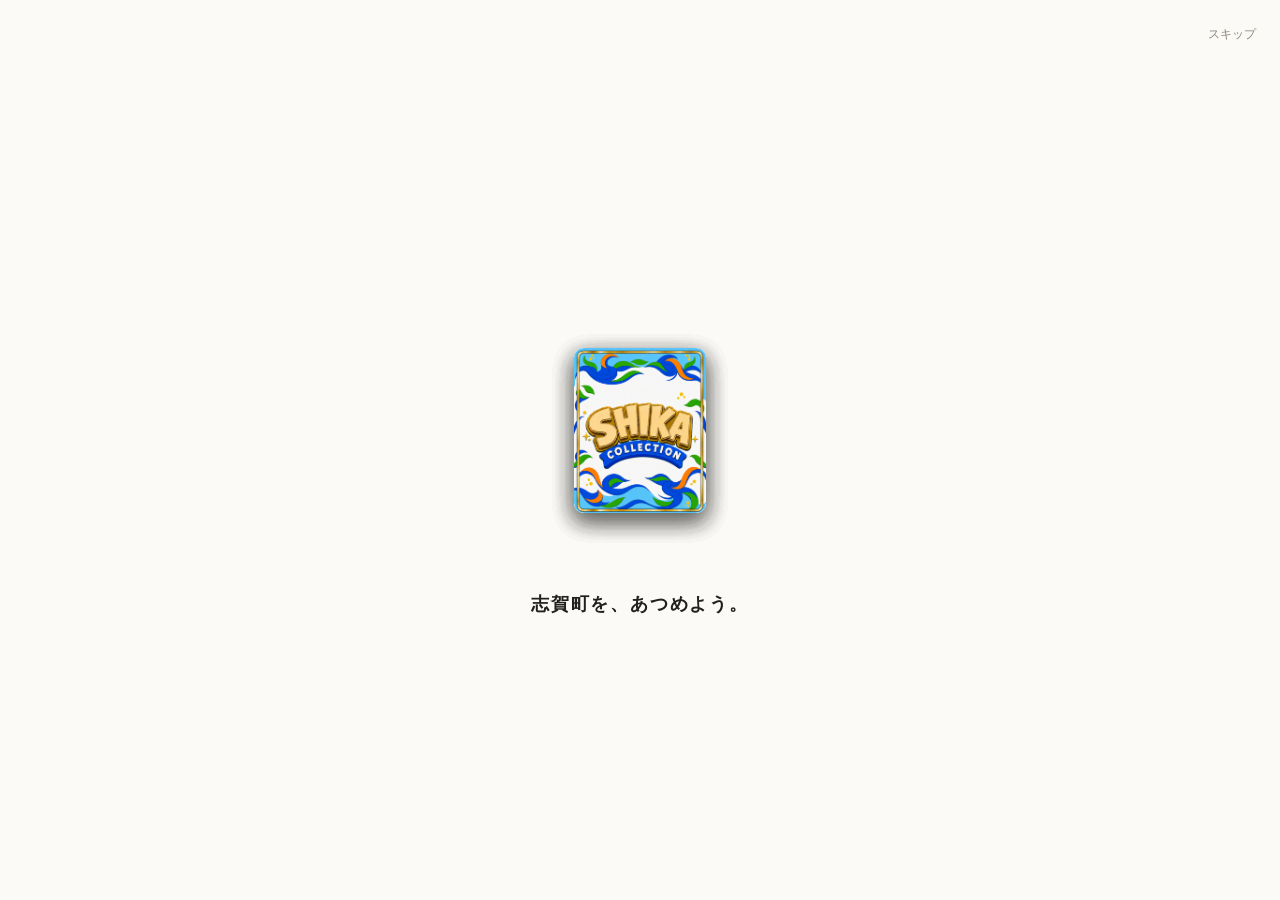
==== index.html @ 7abebde1 "歯車を歯のある形に描き直して色を塗る (v1.19.2) なめらかな塊で歯の形が出ていなかったため、角度から計算した8枚歯の 輪郭（32点の多角形）に置き換えた。 タブの絵と同じく、太い輪郭に色を塗っ" ====
<!doctype html>
<html lang="ja">
<head>
<meta charset="utf-8">
<meta name="viewport" content="width=device-width, initial-scale=1, viewport-fit=cover, maximum-scale=1">
<meta name="theme-color" content="#ffffff">
<meta name="color-scheme" content="light">
<meta name="robots" content="noindex">
<title>SHIKA COLLECTION</title>
<meta name="description" content="志賀町の特産品・観光スポット・文化をカードで集めるガチャアプリ">
<link rel="manifest" href="./manifest.webmanifest">
<link rel="icon" href="./assets/pwa/icon-192.png">
<link rel="apple-touch-icon" href="./assets/pwa/icon-192.png">
<meta name="mobile-web-app-capable" content="yes">
<meta name="apple-mobile-web-app-capable" content="yes">
<meta name="apple-mobile-web-app-status-bar-style" content="default">
<link rel="stylesheet" href="./css/app.css">
<link rel="stylesheet" href="./css/animations.css">
<link rel="stylesheet" href="./css/card-art.css">
<link rel="stylesheet" href="./css/card-3d.css">
</head>
<body>

<div id="boot" class="boot">
  <div class="boot__stage" id="bootStage" aria-hidden="true"></div>
  <p class="boot__copy" id="bootCopy">志賀町を、あつめよう。</p>
  <button class="boot__skip" id="bootSkip" type="button">スキップ</button>
</div>

<noscript><p class="notice">このアプリはJavaScriptが必要です。</p></noscript>

<div id="unsupported" class="fullnote" hidden>
  <h1>ご利用のブラウザでは動作しません</h1>
  <p id="unsupportedReason"></p>
  <p>Android は Chrome、iPhone は Safari、PC は Chrome / Edge の最新版でお試しください。</p>
</div>

<div id="filenote" class="fullnote" hidden>
  <h1>ローカルファイルからは動きません</h1>
  <p>このアプリはカードデータを <code>data/cards.json</code> から読み込むため、
  ファイルを直接開く（file://）方法では動作しません。</p>
  <p>GitHub Pages に置くか、フォルダ内で簡易サーバーを起動してください。</p>
  <pre>python -m http.server 8000</pre>
  <p>起動後 <code>http://localhost:8000/</code> を開いてください。</p>
</div>

<div id="app" class="app" hidden>
  <header class="appbar">
    <button class="appbar__back" id="btnBack" type="button" hidden aria-label="戻る">
      <svg viewBox="0 0 24 24" aria-hidden="true"><path d="M15 4 7 12l8 8" fill="none" stroke="currentColor" stroke-width="2" stroke-linecap="round" stroke-linejoin="round"/></svg>
    </button>
    <h1 class="appbar__title" id="appTitle">SHIKA COLLECTION</h1>
    <div class="appbar__stats">
      <span class="stat stat--coin" id="statCoins" title="SHIKA COIN">
        <svg class="ico" viewBox="0 0 24 24" aria-hidden="true"><circle cx="12" cy="12" r="8.2" fill="none" stroke="currentColor" stroke-width="1.6"/><circle cx="12" cy="12" r="4.4" fill="none" stroke="currentColor" stroke-width="1.2"/></svg>
        SHIKA COIN <b>0</b>
      </span>
      <a class="appbar__gear" href="#/more" id="btnMore" aria-label="設定とその他">
        <svg viewBox="0 0 24 24" aria-hidden="true"><path d="M10.15 2.48 L13.85 2.48 L13.96 5.18 L15.44 5.79 L17.42 3.96 L20.04 6.58 L18.21 8.56 L18.82 10.04 L21.52 10.15 L21.52 13.85 L18.82 13.96 L18.21 15.44 L20.04 17.42 L17.42 20.04 L15.44 18.21 L13.96 18.82 L13.85 21.52 L10.15 21.52 L10.04 18.82 L8.56 18.21 L6.58 20.04 L3.96 17.42 L5.79 15.44 L5.18 13.96 L2.48 13.85 L2.48 10.15 L5.18 10.04 L5.79 8.56 L3.96 6.58 L6.58 3.96 L8.56 5.79 L10.04 5.18 Z" fill="#7c756a" stroke="#2b2722" stroke-width="1.5" stroke-linejoin="round" paint-order="stroke"/><circle cx="12" cy="12" r="3.3" fill="#fdf5e3" stroke="#2b2722" stroke-width="1.5" stroke-linejoin="round" paint-order="stroke"/></svg>
      </a>
  </header>

  <div id="offlineBar" class="offlinebar" hidden>オフラインです。読み込み済みの範囲で遊べます。</div>
  <a id="adminBar" class="adminbar" href="#/admin" hidden>管理モード中（コイン不要でガチャが引けます）・カード点検へ</a>

  <main id="view" class="view" tabindex="-1"></main>

  <nav class="tabbar" id="tabbar">
    <a class="tab" href="#/home" data-tab="home">
      <svg viewBox="0 0 24 24" aria-hidden="true"><path d="M12 3.2 2.6 11.2h2.2v8.6h14.4v-8.6h2.2z" fill="#c2603f" stroke="#2b2722" stroke-width="1.5" stroke-linejoin="round" stroke-linecap="round" paint-order="stroke"/><path d="M5.6 11.4h12.8v8.4H5.6z" fill="#fff8ec" stroke="#2b2722" stroke-width="1.5" stroke-linejoin="round" stroke-linecap="round" paint-order="stroke"/><path d="M9.9 14.1h4.2v5.7H9.9z" fill="#1f6f5c" stroke="#2b2722" stroke-width="1.5" stroke-linejoin="round" stroke-linecap="round" paint-order="stroke"/></svg><span>ホーム</span>
    </a>
    <a class="tab" href="#/map" data-tab="map">
      <svg viewBox="0 0 24 24" aria-hidden="true"><path d="M12 21.4S19 14.3 19 9.9A7 7 0 0 0 5 9.9c0 4.4 7 11.5 7 11.5z" fill="#2f6f8f" stroke="#2b2722" stroke-width="1.5" stroke-linejoin="round" stroke-linecap="round" paint-order="stroke"/><circle cx="12" cy="9.8" r="2.7" fill="#fff8ec" stroke="#2b2722" stroke-width="1.5" stroke-linejoin="round" stroke-linecap="round" paint-order="stroke"/></svg><span>まち巡り</span>
    </a>
    <a class="tab" href="#/collection" data-tab="collection">
      <svg viewBox="0 0 24 24" aria-hidden="true"><g transform="rotate(-11 9.6 12.6)"><path d="M5.2 6.4h8.6v12.5H5.2z" fill="#e7e2d9" stroke="#2b2722" stroke-width="1.5" stroke-linejoin="round" stroke-linecap="round" paint-order="stroke"/></g><path d="M10.1 4.9h9.1v14.3h-9.1z" fill="#fff8ec" stroke="#2b2722" stroke-width="1.5" stroke-linejoin="round" stroke-linecap="round" paint-order="stroke"/><path d="M11.6 6.4h6.1v4.8h-6.1z" fill="#c2603f" stroke="#2b2722" stroke-width="1.5" stroke-linejoin="round" stroke-linecap="round" paint-order="stroke"/><path d="M11.7 13.4h5.9M11.7 15.9h3.8" fill="none" stroke="#2b2722" stroke-width="1.4" stroke-linecap="round"/></svg><span>カード</span>
    </a>
    <a class="tab" href="#/missions" data-tab="missions">
      <svg viewBox="0 0 24 24" aria-hidden="true"><path d="m12 3.1 2.65 5.4 5.95.87-4.3 4.2 1.01 5.93L12 16.7l-5.31 2.8 1.01-5.93-4.3-4.2 5.95-.87z" fill="#e0a93a" stroke="#2b2722" stroke-width="1.5" stroke-linejoin="round" stroke-linecap="round" paint-order="stroke"/><path d="m9.9 11.9 1.6 1.7 3.1-3.4" fill="none" stroke="#fff8ec" stroke-width="1.7" stroke-linecap="round" stroke-linejoin="round"/></svg><span>ミッション</span><b class="tab__badge" id="missionBadge" hidden>0</b>
    </a>
    <a class="tab" href="#/gacha" data-tab="gacha">
      <svg viewBox="0 0 24 24" aria-hidden="true"><path d="M4.9 12.2a7.1 7.1 0 0 1 14.2 0z" fill="#9fd4e6" stroke="#2b2722" stroke-width="1.5" stroke-linejoin="round" stroke-linecap="round" paint-order="stroke"/><circle cx="9.4" cy="9.3" r="1.35" fill="#e0a93a" stroke="#2b2722" stroke-width="1.5" stroke-linejoin="round" stroke-linecap="round" paint-order="stroke"/><circle cx="14.1" cy="10.1" r="1.35" fill="#7a5aa8" stroke="#2b2722" stroke-width="1.5" stroke-linejoin="round" stroke-linecap="round" paint-order="stroke"/><path d="M4.3 12.2h15.4v7.6H4.3z" fill="#c2603f" stroke="#2b2722" stroke-width="1.5" stroke-linejoin="round" stroke-linecap="round" paint-order="stroke"/><circle cx="12" cy="14.9" r="1.45" fill="#fff8ec" stroke="#2b2722" stroke-width="1.5" stroke-linejoin="round" stroke-linecap="round" paint-order="stroke"/><path d="M9.2 17.3h5.6v2.5H9.2z" fill="#3a342c" stroke="#2b2722" stroke-width="1.5" stroke-linejoin="round" stroke-linecap="round" paint-order="stroke"/></svg><span>ガチャ</span>
    </a>
  </nav>
</div>

<div id="overlay" class="overlay" hidden></div>
<div id="toast" class="toast" role="status" aria-live="polite" hidden></div>

<script src="./js/app.js" type="module"></script>
</body>
</html>
---- css/app.css ----
/* 志賀町をあつめよう — 基本スタイル
   白基調・軽さ・カードが主役。外部フォント/外部アイコンは使わない。 */

:root{
  --bg:#fbfaf7;
  --surface:#ffffff;
  --ink:#22201d;
  --ink-2:#5d574f;
  --ink-3:#8d867c;
  --line:#e7e2d9;
  --line-2:#f1ede5;
  --accent:#1f6f5c;        /* 能登の海と松 */
  --accent-soft:#e8f1ee;
  --coin:#b8862b;
  --coin-soft:#fdf5e3;
  --gourmet:#c2603f;
  --spot:#2f6f8f;
  --culture:#7a5aa8;
  --danger:#b3402f;
  --radius:16px;
  --shadow-1:0 1px 2px rgba(34,32,29,.06), 0 2px 8px rgba(34,32,29,.05);
  --shadow-2:0 6px 24px rgba(34,32,29,.13);
  --tabbar-h:60px;
  --appbar-h:52px;
  /* カードに印刷する文字。読みやすさを最優先にするので、ここは変えない。 */
  --font:-apple-system, BlinkMacSystemFont, "Hiragino Sans", "Hiragino Kaku Gothic ProN",
         "Yu Gothic UI", "Yu Gothic", "Noto Sans JP", "Meiryo", system-ui, sans-serif;
  /* 画面まわりの文字。ロゴに合う、角の丸い書体を優先する。
     外部フォントは使わない決まりなので、端末に入っているものから選ぶ。
     丸ゴシックが無い端末では、これまでどおりの書体になる。 */
  --font-ui:"Hiragino Maru Gothic ProN", "Hiragino Maru Gothic Pro", "ヒラギノ丸ゴ ProN W4",
            sans-serif-rounded, "Rounded Mplus 1c", "M PLUS Rounded 1c",
            "Quicksand", "Varela Round", var(--font);
}

*{box-sizing:border-box}
html,body{margin:0;padding:0}
body{
  font-family:var(--font-ui);
  background:var(--bg); color:var(--ink);
  -webkit-text-size-adjust:100%;
  overscroll-behavior-y:none;
  line-height:1.7;
}
[hidden]{display:none !important}
button{font:inherit;color:inherit}
a{color:var(--accent)}

/* ===== PC / タブレットは中央にスマホ幅 ===== */
.app{
  max-width:480px; margin:0 auto; min-height:100dvh;
  background:var(--bg);
  box-shadow:0 0 0 1px var(--line-2);
  position:relative;
  padding-bottom:calc(var(--tabbar-h) + env(safe-area-inset-bottom));
}
@media (min-width:520px){ .app{ box-shadow:0 0 40px rgba(34,32,29,.08) } }

/* ===== アプリバー ===== */
.appbar{
  position:sticky; top:0; z-index:30;
  height:calc(var(--appbar-h) + env(safe-area-inset-top));
  padding:env(safe-area-inset-top) 12px 0;
  display:flex; align-items:center; gap:8px;
  background:rgba(255,255,255,.92);
  backdrop-filter:saturate(1.4) blur(8px);
  border-bottom:1px solid var(--line-2);
}
.appbar__title{
  font-size:15.5px; font-weight:800; margin:0; letter-spacing:.03em;
  white-space:nowrap; overflow:hidden; text-overflow:ellipsis; flex:1 1 auto;
}
.appbar__back{
  width:32px;height:32px;flex:none;border:0;background:transparent;padding:0;
  display:grid;place-items:center;border-radius:50%;cursor:pointer;
}
.appbar__back:active{background:var(--line-2)}
.appbar__back svg{width:22px;height:22px}
.appbar__stats{display:flex;align-items:center;gap:8px;flex:none}
.stat{
  display:inline-flex;align-items:center;gap:4px;
  font-size:11px;color:var(--ink-2);
  background:var(--surface);border:1px solid var(--line);
  padding:3px 8px;border-radius:999px;white-space:nowrap;
}
.stat b{font-size:12.5px;color:var(--ink)}
.stat i{font-style:normal;color:var(--ink-3)}
.stat .ico{width:13px;height:13px;flex:none}
.stat--coin{color:var(--coin);border-color:#efe1c2;background:var(--coin-soft)}
.stat--coin b{color:var(--coin)}

.offlinebar{
  background:#fff6e5;color:#8a5a12;border-bottom:1px solid #f0e0c0;
  font-size:12px;padding:6px 14px;text-align:center;
}

/* ===== ビュー ===== */
.view{ padding:16px 16px 18px; outline:none; }
.view h2{font-size:17px;margin:0 0 10px;letter-spacing:.02em}
.view h3{font-size:14px;margin:22px 0 8px;color:var(--ink-2);letter-spacing:.03em;font-weight:800}
.muted{color:var(--ink-3);font-size:12.5px}
.center{text-align:center}

/* ===== タブバー ===== */
.tabbar{
  position:fixed;bottom:0;left:50%;transform:translateX(-50%);
  width:100%;max-width:480px;z-index:40;
  height:calc(var(--tabbar-h) + env(safe-area-inset-bottom));
  padding-bottom:env(safe-area-inset-bottom);
  display:grid;grid-template-columns:repeat(5,1fr);
  background:rgba(255,255,255,.96);
  backdrop-filter:blur(8px);
  border-top:1px solid var(--line);
}
.tab{
  display:flex;flex-direction:column;align-items:center;justify-content:center;gap:2px;
  text-decoration:none;color:var(--ink-3);font-size:10px;font-weight:800;letter-spacing:.02em;
  -webkit-tap-highlight-color:transparent;
}
/* 絵はそれぞれ色を持っている。選んでいないタブは色を落として、選んだものを目立たせる。 */
.tab svg{
  width:25px;height:25px;
  filter:saturate(.6) opacity(.82);
  transition:filter .16s ease, transform .16s ease;
}
.tab.is-active{color:var(--accent)}
.tab.is-active svg{ filter:none; transform:translateY(-2px) scale(1.1) }
.tab:active svg{ transform:scale(.94) }
/* 選んでいるタブの下に小さな印 */
.tab.is-active::after{
  content:'';position:absolute;bottom:6px;
  width:16px;height:3px;border-radius:999px;background:var(--accent);
}

/* ===== ボタン ===== */
.btn{
  display:inline-flex;align-items:center;justify-content:center;gap:6px;
  border:1px solid var(--line);background:var(--surface);
  border-radius:999px;padding:10px 18px;font-size:14px;font-weight:700;
  cursor:pointer;text-decoration:none;color:var(--ink);
  transition:transform .08s ease, background .15s ease;
}
.btn:active{transform:scale(.98)}
.btn--primary{background:var(--accent);border-color:var(--accent);color:#fff}
.btn--block{display:flex;width:100%}
.btn--lg{padding:14px 20px;font-size:15.5px}
.btn--ghost{background:transparent;border-color:transparent;color:var(--accent)}
.btn--danger{color:var(--danger);border-color:#e6c8c2}
.btn[disabled]{opacity:.45;pointer-events:none}
.btn__sub{font-size:11px;font-weight:500;opacity:.85}

/* ===== カード枠（共通） ===== */
.panel{
  background:var(--surface);border:1px solid var(--line);
  border-radius:var(--radius);padding:14px;box-shadow:var(--shadow-1);
}
.panel + .panel{margin-top:12px}
.panel__head{display:flex;align-items:baseline;justify-content:space-between;gap:8px;margin-bottom:8px}
.panel__title{font-size:13.5px;font-weight:700;margin:0}

/* ===== ホーム ===== */
.hero{ text-align:center;padding:10px 0 4px; }
.hero__lead{font-size:12px;color:var(--ink-3);margin:0 0 2px;letter-spacing:.14em}
.hero__logo{
  position:relative;display:block;width:min(64%,230px);margin:0 auto 4px;
  aspect-ratio:320/213;      /* ロゴの形。読む前から場所を取って、あとで動かない */
}
.hero__logoimg{position:absolute;inset:0;width:100%;height:100%;object-fit:contain;display:block}
.hero__logoimg--hi{opacity:0;transition:opacity .2s linear}
.hero__logoimg--hi.is-on{opacity:1}
.hero__title{font-size:21px;margin:0 0 12px;letter-spacing:.06em;font-weight:800}
.home__main{display:grid;gap:10px;margin-top:6px}
.bigbtn{
  display:flex;align-items:center;gap:12px;width:100%;text-align:left;
  background:var(--surface);border:1px solid var(--line);border-radius:var(--radius);
  padding:14px;cursor:pointer;box-shadow:var(--shadow-1);text-decoration:none;color:inherit;
  transition:transform .08s ease;
}
.bigbtn:active{transform:scale(.99)}
.bigbtn--accent{background:var(--accent);border-color:var(--accent);color:#fff}
.bigbtn--accent .bigbtn__sub{color:rgba(255,255,255,.82)}
.bigbtn__ico{width:38px;height:38px;flex:none;display:grid;place-items:center;border-radius:10px;background:var(--accent-soft)}
.bigbtn--accent .bigbtn__ico{background:rgba(255,255,255,.16)}
.bigbtn__ico svg{width:22px;height:22px}
.bigbtn__t{font-size:15px;font-weight:700;display:block}
.bigbtn__sub{font-size:11.5px;color:var(--ink-3);display:block}
.home__sub{display:flex;gap:8px;margin-top:14px}
.home__sub .btn{flex:1}

.progressline{display:flex;align-items:center;gap:8px;font-size:12px;color:var(--ink-2)}
.bar{flex:1;height:6px;border-radius:99px;background:var(--line-2);overflow:hidden}
.bar > span{display:block;height:100%;background:var(--accent);border-radius:99px;transition:width .4s ease}
.bar--coin > span{background:var(--coin)}
.bar--lg{height:9px;margin-top:2px}
.progressline__i{width:18px;height:18px;object-fit:contain;flex:none}
.progressline__n{flex:none;font-size:11.5px;color:var(--ink-3);font-variant-numeric:tabular-nums}
.collection__all{font-size:12.5px;font-weight:800;color:var(--accent)}

/* ===== カードグリッド ===== */
.tabs{display:flex;gap:6px;overflow-x:auto;padding:2px 0 10px;-webkit-overflow-scrolling:touch}
.tabs::-webkit-scrollbar{display:none}
.chip{
  flex:none;border:1px solid var(--line);background:var(--surface);
  border-radius:999px;padding:6px 13px;font-size:12.5px;cursor:pointer;white-space:nowrap;
}
.chip.is-active{background:var(--ink);color:#fff;border-color:var(--ink)}

.grid{display:grid;grid-template-columns:repeat(3,1fr);gap:9px}
.grid--2{grid-template-columns:repeat(2,1fr);gap:12px}
.cell{
  border:0;background:transparent;padding:0;cursor:pointer;text-align:left;display:block;
  /* 画面外のカードは描画も画像の展開もしない。53枚の一覧が一気に重くならないようにする。
     高さだけを仮置きする。幅まで指定すると列幅を押し広げて3列目がはみ出す。 */
  content-visibility:auto;
  contain-intrinsic-height:auto 188px;   /* 実測に合わせる。ずれると画面外の行の高さが狂う */
}
.cell__name{
  display:flex;gap:4px;align-items:baseline;
  font-size:10.5px;line-height:1.35;margin-top:5px;color:var(--ink-2);
  /* 名前が1行でも2行でもマスの高さをそろえる（2行ぶんを先に確保する） */
  height:2.7em;
}
.cell__name > span{
  min-width:0;
  display:-webkit-box;-webkit-line-clamp:2;-webkit-box-orient:vertical;overflow:hidden;
}
.cell__no{flex:none;color:var(--ink-3);font-weight:700;font-variant-numeric:tabular-nums}
.cell__name--locked{color:var(--ink-3)}

/* ===== 未取得の枠 =====
   番号を先に振っておき、あとからカードがはまる場所にする。
   何番が揃っていないか、一覧を見ただけで分かるようにするため。 */
.card--slot{
  --slot-c:#b9b0a0;
  display:grid;place-content:center;gap:2px;text-align:center;
  background:color-mix(in srgb, var(--slot-c) 9%, #f4f1ea);
  /* 破線にして「まだ空いている場所」だと分かるようにする */
  border:2px dashed color-mix(in srgb, var(--slot-c) 52%, #d8d1c1);
  box-shadow:none;
  color:color-mix(in srgb, var(--slot-c) 72%, #8d8475);
}
.card--slot-gourmet{ --slot-c:#E8873A }
.card--slot-spot{    --slot-c:#4FB6D8 }
.card--slot-culture{ --slot-c:#A97BD8 }
.slot__no{ font-size:24cqw;font-weight:800;line-height:1;letter-spacing:.01em }
.slot__cat{ font-size:8cqw;font-weight:700;letter-spacing:.14em;opacity:.72 }

/* ===== 新しいカードが枠にはまる演出 =====
   動きの本体は、画面のまん中に大きく出して回す .snapfly（下）。
   枠の側は、飛んできたカードを受け止めて「パチーン」と収まるだけ。 */
.cell__box{ position:relative }
.cell__drop{ position:absolute;inset:0;border-radius:9px;overflow:hidden }
.cell--snap:not(.is-snapped) .cell__drop{ opacity:0 }
.cell--snap.is-snapped .cell__drop{
  animation:snapLand .26s cubic-bezier(.2,1.7,.4,1) both;
}
@keyframes snapLand{
  0%  { opacity:1; transform:scale(1.16) }
  55% { opacity:1; transform:scale(.97) }
  100%{ opacity:1; transform:scale(1) }
}

/* 画面のまん中で回してから、枠へ飛んでいくカード */
.snapdim{
  position:fixed;inset:0;z-index:64;
  background:radial-gradient(60% 44% at 50% 46%, rgba(28,25,22,.30), rgba(28,25,22,.52));
  animation:snapDimIn .28s ease both;
}
.snapdim.is-out{ animation:snapDimOut .34s ease both }
@keyframes snapDimIn{ from{ opacity:0 } to{ opacity:1 } }
@keyframes snapDimOut{ from{ opacity:1 } to{ opacity:0 } }

/* 外枠は位置だけを決める。動くのは中の .snapfly__c。
   回転は rotateY を使わず、横を縮めて 0 にしたところで面を入れ替える。
   3Dの裏面制御（backface-visibility）が効かない端末があり、
   そこでは表の絵が左右反転したまま見えてしまうため。 */
.snapfly{
  position:fixed;left:50%;top:46%;z-index:65;
  width:min(62vw,44vh,260px);aspect-ratio:4/5;
  transform:translate(-50%,-50%);
  pointer-events:none;
}
.snapfly__c{
  position:absolute;inset:0;opacity:0;
  will-change:transform,opacity;
}
.snapfly__s{ position:absolute;inset:0;border-radius:10px;overflow:hidden;visibility:hidden }
.snapfly__s .card{ position:absolute;inset:0;width:100%;height:100%;border-radius:10px;box-shadow:none }

/* 小さく出てきて、ゆっくり3回ひるがえり、表で止まる。
   横幅が0になる 38% / 60% / 82% のところで、見せる面を入れ替える。 */
.snapfly.is-in .snapfly__c{ animation:snapSpin var(--tspin,1.5s) linear both }
@keyframes snapSpin{
  0%  { opacity:0; transform:scale(.42) scaleX(1) }
  10% { opacity:1; transform:scale(.55) scaleX(1) }
  38% { opacity:1; transform:scale(.80) scaleX(.02) }
  49% { opacity:1; transform:scale(.90) scaleX(1) }
  60% { opacity:1; transform:scale(.97) scaleX(.02) }
  71% { opacity:1; transform:scale(1.04) scaleX(1) }
  82% { opacity:1; transform:scale(1.02) scaleX(.02) }
  100%{ opacity:1; transform:scale(1) scaleX(1) }
}
/* 裏 → 表 → 裏 → 表。切り替えは隣り合う目盛りで一瞬に。 */
.snapfly.is-in .snapfly__s--back{ animation:snapFaceBack var(--tspin,1.5s) linear both }
.snapfly.is-in .snapfly__s--front{ animation:snapFaceFront var(--tspin,1.5s) linear both }
@keyframes snapFaceBack{
  0%{ visibility:visible } 37.9%{ visibility:visible }
  38%{ visibility:hidden } 59.9%{ visibility:hidden }
  60%{ visibility:visible } 81.9%{ visibility:visible }
  82%{ visibility:hidden } 100%{ visibility:hidden }
}
@keyframes snapFaceFront{
  0%{ visibility:hidden } 37.9%{ visibility:hidden }
  38%{ visibility:visible } 59.9%{ visibility:visible }
  60%{ visibility:hidden } 81.9%{ visibility:hidden }
  82%{ visibility:visible } 100%{ visibility:visible }
}
/* 枠へ吸い込まれる。表を向けたまま動かす。
   --dx / --dy / --k は js/collection.js が測って入れる */
.snapfly.is-fly .snapfly__c{ animation:snapFly var(--tfly,.44s) cubic-bezier(.5,-0.16,.3,1) forwards }
@keyframes snapFly{
  0%  { opacity:1; transform:translate(0,0) scale(1) }
  62% { opacity:1; transform:translate(calc(var(--dx) * .82), calc(var(--dy) * .82))
                             scale(calc(var(--k) * 1.5)) }
  100%{ opacity:1; transform:translate(var(--dx), var(--dy)) scale(var(--k)) }
}

/* はまったあと、そのカードだけ左から右へ光が走る */
/* 細く鋭い光。幅が広いと、ゆっくり通る靄のように見えてしまう */
.cell__drop::after{
  content:'';position:absolute;top:-22%;bottom:-22%;left:-40%;width:26%;
  z-index:2;pointer-events:none;opacity:0;
  background:linear-gradient(100deg,
    transparent, rgba(255,255,255,.5) 34%, #fff 50%,
    rgba(255,255,255,.5) 66%, transparent);
  transform:translateX(0) skewX(-16deg);
}
.cell--snap.is-snapped .cell__drop::after{ animation:snapSheen .7s ease-out .12s both }
@keyframes snapSheen{
  0%  { opacity:0; transform:translateX(0) skewX(-16deg) }
  10% { opacity:1 }
  88% { opacity:1 }
  100%{ opacity:0; transform:translateX(560%) skewX(-16deg) }
}
/* はまった瞬間に枠が一度だけ光る */
.cell--snap .cell__box::after{
  content:'';position:absolute;inset:-7%;border-radius:13px;pointer-events:none;
  border:2px solid var(--accent);opacity:0;
}
.cell--snap.is-snapped .cell__box::after{ animation:snapRing .46s ease-out 0s both }
@keyframes snapRing{
  0%  { opacity:0;  transform:scale(1.5) }
  34% { opacity:.95; transform:scale(1.03) }
  100%{ opacity:0;  transform:scale(.97) }
}
/* 演出のあいだだけは全部を描いておく。高さが確定していないと、寄せた先がずれる */
.grid--snapping .cell{ content-visibility:visible }


/* ===== カード見た目（画像未設定時のフォールバック） ===== */
.card{
  position:relative;width:100%;aspect-ratio:4/5;border-radius:9px;overflow:hidden;
  background:#efeae0;box-shadow:var(--shadow-1);
  container-type:size;                       /* 文字サイズをカードの実寸に合わせる */
}
/* 完成カード画像を表示するときは、画像の意匠を邪魔しない。
   組み立てカードは .cardart 側がコンテナなので、.card 側のコンテナは外す（一覧の描画が軽くなる） */
.card--img{background:transparent;box-shadow:none;container-type:normal}
/* 完成画像で上書きする場合の1枚絵。組み立てカード（.cardart 内の画像）には効かせない */
.card > img{width:100%;height:100%;object-fit:contain;display:block;background:#fff}
.card__face{
  position:absolute;inset:0;display:flex;flex-direction:column;justify-content:flex-end;
  padding:9% 8%;color:#fff;
}
.card__face--gourmet{background:linear-gradient(160deg,#d4764f,#a8492c 62%,#8d3a21)}
.card__face--spot{background:linear-gradient(160deg,#4d90ae,#265d7a 62%,#1d4a63)}
.card__face--culture{background:linear-gradient(160deg,#9c7cc6,#6b4b9a 62%,#553a80)}
.card__face--none{background:linear-gradient(160deg,#9c968a,#6e6759)}
.card__nm{
  font-size:12px; font-size:11.5cqw;
  font-weight:800;line-height:1.28;letter-spacing:.01em;
  text-shadow:0 1px 3px rgba(0,0,0,.25);
  display:-webkit-box;-webkit-line-clamp:3;-webkit-box-orient:vertical;overflow:hidden;
}
.card__sub{
  font-size:8.5px; font-size:6.6cqw;
  opacity:.85;margin-top:5%;letter-spacing:.04em;line-height:1.3;
  display:-webkit-box;-webkit-line-clamp:2;-webkit-box-orient:vertical;overflow:hidden;
}
.card__no{
  font-size:8px; font-size:6cqw;
  letter-spacing:.14em;opacity:.72;margin-top:5%;text-align:right;
}
.card__seal{
  position:absolute;right:7%;top:7%;width:17%;aspect-ratio:1;border-radius:50%;
  border:1px solid rgba(255,255,255,.6);display:grid;place-items:center;
  font-size:6px;font-size:4.6cqw;opacity:.75;
}
.card--locked .card__face{filter:grayscale(1) brightness(.55) contrast(.8)}
.card--locked::after{
  content:"?";position:absolute;inset:0;display:grid;place-items:center;
  font-size:30px;font-size:26cqw;font-weight:800;color:rgba(255,255,255,.72);
}
.card--sm{border-radius:7px}
/* NEW は右下。カード意匠（バッジ・番号ピル・ロゴ）と重ならない位置 */
.card__new{
  position:absolute;right:0;bottom:6%;background:var(--danger);color:#fff;
  font-size:8.5px;font-weight:800;letter-spacing:.12em;padding:2px 5px 2px 6px;
  border-radius:4px 0 0 4px;
}

/* カード裏面 */
.cardback{
  position:absolute;inset:0;background:
    repeating-linear-gradient(45deg, rgba(255,255,255,.045) 0 6px, transparent 6px 12px),
    radial-gradient(120% 80% at 50% 12%, #2c7a66 0%, #1f6f5c 42%, #12463a 100%);
  display:grid;place-items:center;color:rgba(255,255,255,.9);
}
.cardback__mark{
  width:46%;aspect-ratio:1;border-radius:50%;border:1.5px solid rgba(255,255,255,.5);
  display:grid;place-items:center;font-size:12px;font-weight:800;letter-spacing:.14em;
  text-align:center;line-height:1.3;
}

/* ===== 詳細 ===== */
/* カードが主役。画面の端まで大きく出して、名前や操作はその下に置く。 */
/* 左右に払って前後のカードへ。縦の動きはこれまでどおりブラウザに任せる */
.detail--swipe{ touch-action:pan-y }
.detail__hero{display:block}
.detail__cardwrap{
  /* 画面幅いっぱいの箱にして、その中でカードを10px内側に置く。
     前後のカードはこの箱の外にはみ出すので、ここで切って画面を横に伸ばさない。 */
  margin:0 -16px 10px;
  padding:4px 10px;
  overflow:hidden;
}
/* 前後のカードを左右に控えさせる。払っているあいだだけ見える。 */
.cardtrack{ position:relative }
.cardtrack.is-sliding{ will-change:transform }
.cardtrack.is-easing{ transition:transform .24s cubic-bezier(.25,.9,.3,1) }
.cardtrack__now{ position:relative }
/* カードの左上の番号。金の枠の上に置くので、絵は隠さない */
.detail__no{
  position:absolute;left:6px;top:6px;z-index:2;
  background:rgba(28,25,22,.62);color:#fff;
  font-size:10.5px;font-weight:800;letter-spacing:.03em;
  font-variant-numeric:tabular-nums;
  padding:2px 7px;border-radius:0 0 7px 0;
  pointer-events:none;
}
.cardtrack__side{
  position:absolute;top:0;width:100%;
  pointer-events:none;display:none;
}
.cardtrack.is-sliding .cardtrack__side,
.cardtrack.is-easing .cardtrack__side{ display:block }
.cardtrack__side--prev{ right:calc(100% + 14px) }
.cardtrack__side--next{ left:calc(100% + 14px) }
.detail__cardwrap .card{
  border-radius:10px;box-shadow:0 6px 18px rgba(34,32,29,.10);
  /* カード詳細はスクロールさせない。下に置く情報のぶんを引いた高さに収める。
     カードは 4:5 なので、使える高さ × 0.8 が幅の上限になる。 */
  max-width:calc((100dvh - 390px) * .8);
  margin-inline:auto;
}
.detail__hero--compact .detail__cardwrap .card{ max-width:calc((100dvh - 430px) * .8) }
/* 未取得はまだ空き枠なので、端まで広げない */
.detail__cardwrap--slot{width:58%;margin:0 auto 16px;padding:0;overflow:visible}
.detail__cardwrap--slot .card{border-radius:9px;box-shadow:none}
.detail__meta{min-width:0}
.detail__cat{
  display:inline-block;font-size:10.5px;padding:2px 9px;border-radius:999px;
  background:var(--accent-soft);color:var(--accent);letter-spacing:.06em;
}
.detail__name{font-size:19px;font-weight:800;margin:7px 0 2px;line-height:1.35}
.detail__sub{font-size:11.5px;color:var(--ink-3)}
.detail__acts{display:flex;gap:8px;margin-top:10px;flex-wrap:wrap}
/* 現地訪問の欄。1画面に収めるため、余白は詰める */
.panel--tight{padding:10px 12px;margin-top:10px}
.spotline{display:flex;justify-content:space-between;gap:10px;font-size:12.5px;margin-bottom:8px}
.detail__acts > *{flex:1;min-width:8em}
.detail p{font-size:13.5px;margin:0 0 10px}
.deflist{display:grid;gap:8px;font-size:13px}
.deflist__row{display:flex;gap:10px}
.deflist__k{flex:none;width:5.5em;color:var(--ink-3);font-size:12px}
.deflist--wide .deflist__k{width:9em}
.photos{display:grid;grid-template-columns:repeat(3,1fr);gap:6px}
.photos img{width:100%;aspect-ratio:4/3;object-fit:cover;border-radius:8px;background:var(--line-2)}
.note{font-size:11.5px;color:var(--ink-3);margin-top:10px;line-height:1.6}
.linklist{display:grid;gap:8px;margin-top:4px}

.fav{
  border:1px solid var(--line);background:var(--surface);border-radius:999px;
  padding:8px 14px;font-size:13px;cursor:pointer;display:inline-flex;align-items:center;gap:6px;
}
.fav.is-on{background:#fff4f2;border-color:#f0cec6;color:#b3402f}

/* ===== まち巡り ===== */
.mapwrap{
  position:relative;width:100%;height:min(58vh,420px);border-radius:var(--radius);
  overflow:hidden;border:1px solid var(--line);background:#e8eae4;touch-action:none;
}
.map__tiles{position:absolute;inset:0;will-change:transform}
.map__tile{position:absolute;width:256px;height:256px;user-select:none;-webkit-user-drag:none}
.map__pin{
  position:absolute;transform:translate(-50%,-100%);cursor:pointer;
  display:grid;place-items:center;width:26px;height:32px;
}
.map__pin svg{width:26px;height:32px;filter:drop-shadow(0 1px 2px rgba(0,0,0,.3))}
.map__me{
  position:absolute;transform:translate(-50%,-50%);width:16px;height:16px;border-radius:50%;
  background:#2f6f8f;border:2.5px solid #fff;box-shadow:0 0 0 1px rgba(0,0,0,.15);
}
.map__attr{
  position:absolute;right:0;bottom:0;background:rgba(255,255,255,.85);
  font-size:9.5px;padding:2px 6px;border-radius:6px 0 0 0;color:var(--ink-2);
}
.map__attr a{color:inherit}
.map__zoom{position:absolute;right:8px;top:8px;display:grid;gap:5px}
.map__zoom button{
  width:32px;height:32px;border-radius:8px;border:1px solid var(--line);
  background:rgba(255,255,255,.95);font-size:17px;line-height:1;cursor:pointer;
}
.spotrow{
  display:flex;align-items:center;gap:10px;padding:10px 2px;border-bottom:1px solid var(--line-2);
  cursor:pointer;
}
.spotrow:last-child{border-bottom:0}
/* 行の右端の「経路」。行のタップ（カード詳細へ）とは別の行き先 */
.spotrow__go{
  flex:none;margin-left:auto;text-decoration:none;
  font-size:11.5px;font-weight:700;color:var(--accent);
  border:1px solid var(--line);border-radius:999px;padding:5px 11px;background:var(--surface);
}

/* アプリバーの歯車。設定やその他はここから行く */
.appbar__gear{
  flex:none;display:grid;place-items:center;width:34px;height:34px;
  border-radius:50%;text-decoration:none;
}
.appbar__gear svg{width:23px;height:23px;transition:transform .18s ease}
.appbar__gear:active{background:var(--line-2)}
.appbar__gear:active svg{transform:rotate(28deg)}

/* タブの数字（受け取れるミッションの件数） */
.tab{position:relative}
.tab__badge{
  position:absolute;top:1px;left:50%;margin-left:5px;
  min-width:16px;height:16px;padding:0 4px;border-radius:999px;
  background:var(--danger);color:#fff;
  font-size:10px;font-weight:800;line-height:16px;text-align:center;
}

/* ===== ミッション ===== */
.missionlist{padding:0}
.missionrow{
  display:flex;gap:10px;align-items:center;
  padding:11px 12px;border-bottom:1px solid var(--line-2);
}
.missionrow:last-child{border-bottom:0}
.missionrow__b{flex:1;min-width:0}
.missionrow__n{font-size:13px;font-weight:700;line-height:1.35;margin-bottom:6px}
.missionrow__d{font-size:11px;color:var(--ink-3);margin-top:5px}
.missionrow__go{flex:none;padding:8px 14px;font-size:12.5px}
.missionrow__coin{flex:none;font-size:12px;font-weight:800;color:var(--coin)}
.missionrow__ok{flex:none;font-size:15px;color:#4a7a4a}
.missionrow.is-ready{background:var(--coin-soft)}
.missionrow.is-claimed .missionrow__n{color:var(--ink-3);font-weight:600}

/* ===== 管理モード（公開前の点検用） ===== */
.adminbar{
  display:block;text-align:center;text-decoration:none;
  background:#7a2f2f;color:#fff;font-size:11.5px;font-weight:700;letter-spacing:.04em;
  padding:6px 12px;position:sticky;top:calc(var(--appbar-h) + env(safe-area-inset-top));z-index:25;
}
.adminacts{display:grid;grid-template-columns:repeat(2,1fr);gap:8px}
.adminacts .btn{font-size:12.5px;padding:10px 8px}
.adminlist{padding:0}
.adminrow{
  display:flex;gap:10px;align-items:flex-start;cursor:pointer;
  padding:9px 12px;border-bottom:1px solid var(--line-2);
}
.adminrow:last-child{border-bottom:0}
.adminrow__no{flex:none;width:3.2em;color:var(--ink-3);font-size:12px;font-variant-numeric:tabular-nums;padding-top:1px}
.adminrow__b{min-width:0;flex:1}
.adminrow__n{font-size:13px;font-weight:700;line-height:1.3}
.adminrow__t{display:flex;flex-wrap:wrap;gap:4px;margin-top:4px}
.atag{font-size:10px;line-height:1.6;padding:0 6px;border-radius:4px;white-space:nowrap}
.atag--ok{background:#e8efe9;color:#356b45}
.atag--warn{background:#fbf0da;color:#8a6416}
.atag--ng{background:#f7e2e2;color:#8a3030}


.spotrow__i{width:26px;height:26px;flex:none;border-radius:50%;display:grid;place-items:center;
  background:var(--accent-soft);color:var(--accent);font-size:11px;font-weight:700}
.spotrow__i--done{background:#eef3ee;color:#4a7a4a}
.spotrow__t{flex:1;min-width:0}
.spotrow__n{font-size:13.5px;font-weight:600;overflow:hidden;text-overflow:ellipsis;white-space:nowrap}
.spotrow__d{font-size:11.5px;color:var(--ink-3)}

/* ===== 設定 / リスト ===== */
.list{background:var(--surface);border:1px solid var(--line);border-radius:var(--radius);overflow:hidden}
.list__item{
  display:flex;align-items:center;gap:10px;padding:13px 14px;
  border-bottom:1px solid var(--line-2);width:100%;background:none;border-left:0;border-right:0;border-top:0;
  cursor:pointer;text-align:left;text-decoration:none;color:inherit;font-size:14px;
}
.list__item:last-child{border-bottom:0}
.list__item span{flex:1}
.switch{
  position:relative;width:42px;height:25px;border-radius:99px;background:var(--line);
  border:0;flex:none;cursor:pointer;transition:background .18s ease;
}
.switch::after{
  content:"";position:absolute;top:2.5px;left:2.5px;width:20px;height:20px;border-radius:50%;
  background:#fff;box-shadow:0 1px 3px rgba(0,0,0,.2);transition:transform .18s ease;
}
.switch.is-on{background:var(--accent)}
.switch.is-on::after{transform:translateX(17px)}

/* ===== オーバーレイ / ダイアログ ===== */
.overlay{
  position:fixed;inset:0;z-index:60;background:rgba(28,26,23,.55);
  display:grid;place-items:center;padding:18px;backdrop-filter:blur(2px);
}
.dialog{
  background:var(--surface);border-radius:16px;padding:20px;max-width:340px;width:100%;
  box-shadow:var(--shadow-2);
}
.dialog h3{margin:0 0 8px;font-size:16px}
.dialog p{margin:0 0 14px;font-size:13.5px;color:var(--ink-2)}
.dialog__acts{display:flex;gap:8px;justify-content:flex-end;flex-wrap:wrap}

.toast{
  position:fixed;left:50%;bottom:calc(var(--tabbar-h) + 18px + env(safe-area-inset-bottom));
  transform:translateX(-50%);z-index:80;
  background:rgba(34,32,29,.94);color:#fff;font-size:13px;
  padding:10px 18px;border-radius:999px;max-width:88vw;text-align:center;
  box-shadow:var(--shadow-2);
}

.fullnote{max-width:420px;margin:0 auto;padding:40px 22px;font-size:14px}
.fullnote h1{font-size:17px}
.fullnote pre{background:#f3efe8;padding:10px;border-radius:8px;font-size:12px;overflow-x:auto}
.notice{padding:24px;text-align:center}

/* ===== 起動演出 ===== */
.boot{
  position:fixed;inset:0;z-index:100;background:var(--bg);
  display:flex;flex-direction:column;align-items:center;justify-content:center;gap:0;
}
.boot__stage{position:relative;width:min(78vw,300px);aspect-ratio:1;perspective:900px}
.boot__copy{
  font-size:18px;font-weight:800;letter-spacing:.1em;opacity:0;margin:8px 0 0;
  animation:bootCopy .8s ease .9s forwards;
}
.boot__skip{
  position:absolute;right:16px;top:calc(16px + env(safe-area-inset-top));
  background:transparent;border:0;color:var(--ink-3);font-size:12px;cursor:pointer;padding:8px;
}
.boot.is-out{animation:fadeOut .45s ease forwards}

.empty{padding:36px 12px;text-align:center;color:var(--ink-3);font-size:13px}
.badgegrid{display:flex;flex-wrap:wrap;gap:6px}
.badge{
  display:inline-flex;align-items:center;gap:5px;
  font-size:11px;border:1px solid var(--line);border-radius:999px;padding:4px 11px 4px 5px;
  background:var(--surface);color:var(--ink-2);
}
/* 称号の絵。未達成のときは色を落として控えめにする */
.badge__i{width:18px;height:18px;object-fit:contain;flex:none;filter:saturate(.15) opacity(.5)}
.badge--on{background:var(--coin-soft);border-color:#efe1c2;color:var(--coin);font-weight:700}
.badge--on .badge__i{filter:none}
---- css/animations.css ----
/* ガチャ演出まわり。演出は「確定済みの結果を見せるだけ」。 */

@keyframes fadeOut{ to{ opacity:0; visibility:hidden } }
@keyframes bootCopy{ to{ opacity:1; transform:translateY(0) } }
@keyframes floatIn{
  from{ opacity:0; transform:translate(var(--fx,0px), 60px) rotate(var(--fr,0deg)) scale(.8) }
  to  { opacity:1; transform:translate(var(--fx,0px), 0) rotate(var(--fr,0deg)) scale(1) }
}
@keyframes gather{ to{ transform:translate(0,0) rotate(0deg) scale(1) } }
@keyframes popIn{
  0%{ opacity:0; transform:scale(.86) }
  60%{ opacity:1; transform:scale(1.03) }
  100%{ opacity:1; transform:scale(1) }
}
@keyframes riseUp{ from{ transform:translateY(14px); opacity:0 } to{ transform:translateY(0); opacity:1 } }
@keyframes shine{
  from{ transform:translateX(-140%) rotate(18deg) }
  to  { transform:translateX(240%) rotate(18deg) }
}
@keyframes glowPulse{
  0%,100%{ opacity:.25; transform:scale(1) }
  50%{ opacity:.7; transform:scale(1.12) }
}

/* 起動画面のカード束 */
.bootcard{
  position:absolute;left:50%;top:50%;width:44%;aspect-ratio:4/5;margin:-27.5% 0 0 -22%;
  border-radius:10px;overflow:hidden;box-shadow:0 8px 22px rgba(34,32,29,.22);
  transform:translate(var(--tx),var(--ty)) rotate(var(--rot)) scale(.92);
  animation:gather .9s cubic-bezier(.22,.8,.3,1) forwards;
  animation-delay:var(--d,0s);
}

/* ===== ガチャ演出 =====
   円舞 → 三分 → 合一 → 抜刀。位置と動きは js/gacha-anim.js が毎フレーム書く。
   ここでは重なり順と見た目だけを定義する。 */
.gachastage{
  /* 演出のあいだは画面全体を使う。ヘッダーやタブの上にかぶせる */
  position:fixed;inset:0;z-index:60;
  width:100%;height:100%;
  overflow:hidden;
  background:radial-gradient(118% 72% at 50% 42%,#fff 0%,#fdfaf3 52%,#f2ece0 100%);
  perspective:1100px;
  /* 抜き出すカードの大きさ。幅と高さの両方で頭打ちにする。
     NEW とカード名の位置もこの値から決めるので、変えるのはここ1か所だけ。 */
  --gs-card:min(86vw,52vh,400px);
}
/* 演出中は背後がスクロールしないようにする */
body.is-drawing{ overflow:hidden }
/* 準備中の案内も演出面の中に置く */
.gachastage__loading{
  position:absolute;left:0;right:0;top:50%;transform:translateY(-50%);
  text-align:center;margin:0;z-index:5;
}
.gs{position:absolute;inset:0}
.gs__cam{position:absolute;inset:0;will-change:transform}

.gs__veil{
  position:absolute;inset:0;opacity:0;pointer-events:none;
  background:
    radial-gradient(62% 52% at 50% 50%, color-mix(in srgb, var(--gs-accent,#E8873A) 20%, transparent) 0%, transparent 74%),
    radial-gradient(132% 100% at 50% 50%, transparent 30%, rgba(206,192,164,.58) 100%);
}
.gs__fx{position:absolute;inset:0;width:100%;height:100%;pointer-events:none}

/* 背景の紋。ゆっくり回り続ける */
.gs__sigil{
  position:absolute;left:50%;top:50%;width:98%;aspect-ratio:1;translate:-50% -50%;
  opacity:.30;pointer-events:none;transform:rotateX(64deg);
  animation:gsSigil 52s linear infinite;
}
.gs__sigil svg{width:100%;height:100%;display:block}
.gs__sigil--b{width:52%;opacity:.26;animation-duration:38s;animation-direction:reverse}
@keyframes gsSigil{ to{ rotate:360deg } }

/* 円舞する裏面 */
.gs__deck{position:absolute;inset:0;transform-style:preserve-3d}
.gs__orb{
  position:absolute;left:50%;top:50%;
  width:clamp(58px,18vw,108px);aspect-ratio:4/5;
  border-radius:6px;overflow:hidden;opacity:0;
  will-change:transform,opacity;backface-visibility:visible;
}
.gs__orb .card{position:absolute;inset:0;width:100%;height:100%;border-radius:6px;box-shadow:none}
.gs__orb > i{
  position:absolute;inset:0;border-radius:6px;opacity:0;
  mix-blend-mode:soft-light;display:block;pointer-events:none;
}

/* 抜刀するカード */
.gs__reveal{
  position:absolute;left:50%;top:50%;
  width:var(--gs-card);aspect-ratio:4/5;
  -webkit-transform-style:preserve-3d;transform-style:preserve-3d;opacity:0;will-change:transform;
}
.gs__face{
  position:absolute;inset:0;border-radius:11px;overflow:hidden;
  -webkit-backface-visibility:hidden;backface-visibility:hidden;
}
.gs__face--front{transform:rotateY(180deg)}
.gs__face .card{position:absolute;inset:0;width:100%;height:100%;border-radius:11px;box-shadow:none}
.gs__sheen{
  position:absolute;inset:-30%;pointer-events:none;opacity:0;z-index:3;
  background:linear-gradient(104deg,transparent 42%,rgba(255,255,255,.6) 50%,transparent 58%);
}

/* 着弾の光 */
.gs__flash{
  position:absolute;inset:0;opacity:0;pointer-events:none;
  background:radial-gradient(circle at 50% 50%, #fff 0%, #fff 12%,
    color-mix(in srgb, var(--gs-accent,#E8873A) 88%, #fff) 30%,
    color-mix(in srgb, var(--gs-accent,#E8873A) 34%, transparent) 54%, transparent 74%);
}
.gs__wave{
  position:absolute;left:50%;top:50%;width:min(40vw,22vh);height:min(40vw,22vh);
  transform:translate(-50%,-50%);
  border-radius:50%;border:2px solid currentColor;opacity:0;pointer-events:none;
}
.gs__rays{position:absolute;left:50%;top:50%;width:0;height:0;pointer-events:none;opacity:0}
.gs__ray{
  position:absolute;left:-1.5px;top:0;width:3px;height:min(72vw,40vh);transform-origin:50% 0;
  background:linear-gradient(180deg,var(--gs-accent,#E8873A),transparent);
}

/* ===== ガチャ画面のUI（演出とは別。ここは従来どおり） ===== */
.gacha__counter{
  position:absolute;left:0;right:0;z-index:5;text-align:center;
  top:calc(12px + env(safe-area-inset-top));
  font-size:12px;color:var(--ink-3);letter-spacing:.08em;
}
/* NEW とカード名は画面下寄りにまとめる。カードの大きさが変わっても重ならない */
.gacha__caption{
  position:absolute;left:0;right:0;z-index:5;
  /* カードの下端（中心44% ＋ 高さの半分）のすぐ下に置く。
     カードの大きさが変わっても離れすぎず、重なりもしない。 */
  top:calc(50% + var(--gs-card) * .625 + 22px);
  display:grid;justify-items:center;gap:10px;padding:0 24px;
  pointer-events:none;
}
.gacha__newtag{
  background:var(--danger);color:#fff;font-weight:800;font-size:12px;letter-spacing:.2em;
  padding:4px 14px;border-radius:999px;animation:popIn .3s ease both;
}
.gacha__name{
  margin:0;font-size:20px;font-weight:800;text-align:center;line-height:1.3;
  animation:riseUp .35s ease both;
}
.gacha__acts{display:flex;gap:8px;justify-content:center;margin-top:14px;flex-wrap:wrap}
.gacha__skip{
  position:absolute;z-index:6;background:rgba(255,255,255,.7);border:0;
  right:calc(10px + env(safe-area-inset-right));top:calc(8px + env(safe-area-inset-top));
  color:var(--ink-3);font-size:12px;cursor:pointer;padding:8px 14px;border-radius:999px;
}

/* 結果一覧 */
.result__head{margin-bottom:12px}
.result__head--solo{text-align:center;margin-bottom:20px}
.result__grid{display:grid;grid-template-columns:repeat(5,1fr);gap:6px}
/* 1枚だけのときは、左上に寄せず中央に大きく置く */
.result__solo{display:grid;justify-items:center}
.result__solo .cell{width:min(66vw,260px);content-visibility:visible}
.result__cell{position:relative;animation:popIn .26s ease both}
.result__cell:nth-child(n){animation-delay:calc(var(--i,0) * 40ms)}
.bonusbox{
  background:var(--coin-soft);border:1px solid #efe1c2;border-radius:var(--radius);
  padding:12px 14px;margin-top:14px;
}
.bonusbox h3{margin:0 0 6px;font-size:13px;color:var(--coin);letter-spacing:.06em}
.bonusbox__row{display:flex;justify-content:space-between;font-size:13px;padding:2px 0}
.bonusbox__total{
  display:flex;justify-content:space-between;font-size:14px;font-weight:800;
  border-top:1px dashed #e2ceaa;margin-top:6px;padding-top:6px;color:var(--coin);
}

.reveal-msg{
  text-align:center;font-size:13px;color:var(--ink-2);margin-top:16px;
  animation:riseUp .4s ease both;
}
/* 大きい1枚のときは、カードから離して下に置く */
.reveal-msg--low{ margin-top:34px }

@media (prefers-reduced-motion: reduce){
  *{animation-duration:.01ms !important; animation-iteration-count:1 !important; transition-duration:.01ms !important}
}
---- css/card-art.css ----
/* card-art.css — カードの組み立て位置。
   数値はすべて 1080×1350 の設計座標を割合にしたもの。カードの表示サイズが変わっても崩れない。

   実測した設計座標:
     カード内側      x  57–1022 ,  y   57–1293
     写真            x  57–1022 ,  y   57– 679
     カテゴリバッジ  x  82–     ,  y   74– 138
     番号ピル        x  –993   ,  y   74– 139   （幅は中身しだい／右端をそろえる）
     所在地ピル      x  95–     ,  y  748– 782   （台紙に含む）
     名前            x  95– 990 ,  y  790– 878
     罫線                         ,  y      884   （台紙に含む）
     説明文          x  95– 990 ,  y  890–1045
     ボタン          x  96– 984 ,  y 1048–1110
     SHIKAロゴ       x 428– 650 ,  y 1126–1253

   cqw = カード幅の1%。1080px 換算のときは 10.8px にあたる。 */

.cardart{
  position:absolute; inset:0;
  container-type:size;
  font-family:var(--font);        /* カードの文字は読みやすさ優先。画面まわりとは別 */
  -webkit-font-smoothing:antialiased;
}
/* ボタン文字の色は元のカードから実測したジャンル別の色 */
.cardart--gourmet{ --cardink:#4a2314 }
.cardart--spot{    --cardink:#0c3336 }
.cardart--culture{ --cardink:#33254a }

/* ① 写真 */
.cardart__photo{
  position:absolute;
  left:5.278%; top:4.222%; width:89.352%; height:46.148%;
  overflow:hidden; background:#17151a;
}
.cardart__photo img{ width:100%; height:100%; object-fit:cover; display:block }
.cardart__photo.is-empty,
.cardart__photo.is-locked{ display:grid; place-items:center }
.cardart__photo.is-empty span{
  color:rgba(255,255,255,.82); font-size:4.2cqw; font-weight:800; letter-spacing:.12em;
}
.cardart__photo.is-locked span{
  color:rgba(255,255,255,.5); font-size:16cqw; font-weight:800; line-height:1;
}

/* ② 台紙（写真の窓が透過） */
.cardart__plate{
  position:absolute; inset:0; width:100%; height:100%;
  pointer-events:none; user-select:none;
}

/* 縮小版の上に原寸を重ねる層。読み終わってからそっと現す。
   src を付け替えると一瞬抜けてちらつくため、重ねて不透明度だけ変える。 */
.cardart__layer{ width:100%; height:100%; object-fit:contain; display:block }
.cardart__layer--hi{
  position:absolute; inset:0; opacity:0;
  transition:opacity .22s linear;
}
.cardart__layer--hi.is-on{ opacity:1 }
.cardart__photo .cardart__layer--hi{ object-fit:cover }

/* ③ カテゴリバッジ（紺のピル＋アイコン＋カテゴリ名） */
.cardart__badge{
  position:absolute; left:7.593%; top:5.481%; height:4.815%;
  display:flex; align-items:center; gap:.22em;
  padding:0 1.55em 0 .2em;
  background:#0b3a6b; border-radius:99px;
  color:#fff; line-height:1; white-space:nowrap;
}
.cardart__badge img{ height:94%; width:auto; display:block }
.cardart__badge span{ font-size:3.1cqw; font-weight:800; letter-spacing:.04em }

/* ④ 番号
   カテゴリバッジと縦のサイズ・上端をそろえる（高さ 4.815% = 6.019cqw）。
   幅は中身にあわせて伸ばし、右端を x=993 に固定する。
   こうすると文字数が増えてもピルの外に出ない。 */
.cardart__num{
  position:absolute; right:8.056%; top:5.481%; height:4.815%;
  max-width:28%; padding:0 .62em;
  background:#0b3a6b; border-radius:99px;
  color:#fff; text-align:center; white-space:nowrap; overflow:hidden;
  font-size:3.1cqw; line-height:6.019cqw; letter-spacing:.01em;
}
.cardart__num b{ font-weight:800 }
.cardart__num span{ font-size:.677em; font-weight:600; opacity:.82; margin-left:.26em }

/* ⑤ 名前 */
.cardart__title{
  position:absolute; left:8.796%; top:58.519%; width:82.87%; height:6.519%;
  display:flex; align-items:center;
  color:#fff; font-weight:800; font-size:6.5cqw; line-height:1.1;
  white-space:nowrap; overflow:hidden;
}
.cardart__title--mid{ font-size:5.1cqw }
.cardart__title--long{
  font-size:3.7cqw; line-height:1.1; white-space:normal;
  display:-webkit-box; -webkit-line-clamp:2; -webkit-box-orient:vertical;
}

/* ⑥ 説明 */
.cardart__desc{
  position:absolute; left:8.796%; top:65.926%; width:82.87%;
  /* ちょうど3行分の高さにして、4行目が半分だけ覗くのを防ぐ */
  height:3.78em; max-height:11.481%;
  color:#fff; font-weight:700; font-size:3.6cqw; line-height:1.26;
  overflow:hidden;
  display:-webkit-box; -webkit-line-clamp:3; -webkit-box-orient:vertical;
}

/* ⑦ ボタン（文言は cards.json / config.json から） */
.cardart__btn{
  position:absolute; left:8.889%; top:77.63%; width:82.222%; height:4.593%;
  background:#fff; border-radius:99px;
  display:flex; align-items:center; justify-content:space-between;
  padding:0 3.2% 0 3.6%;
  color:var(--cardink,#3a2a20);
  font-size:3.1cqw; font-weight:800; line-height:1; letter-spacing:.01em;
}
.cardart__btn span{ overflow:hidden; white-space:nowrap; text-overflow:ellipsis }
.cardart__btn i{ font-style:normal; font-size:3.6cqw; font-weight:600; flex:none; margin-left:.5em }

/* カード詳細では、この印刷されたボタンが本物のリンクになる（js/card-detail.js）。
   印刷どおりの高さだと指には細いので、当たり判定だけ上下に広げる。 */
.cardart__btn.is-live{ cursor:pointer }
.cardart__btn.is-live:active{ filter:brightness(.93) }
.cardart__hit{
  position:absolute; left:0; right:0; top:-55%; bottom:-55%;
  display:block; border-radius:99px;
}

/* ⑧ ロゴ */
.cardart__logo{
  position:absolute; left:50%; top:88.11%;
  transform:translate(-50%,-50%);
  width:24%; height:11.5%;
  pointer-events:none; user-select:none;
}

/* 未取得カード */
.cardart--locked .cardart__title{ color:rgba(255,255,255,.6); letter-spacing:.1em }
.cardart--locked .cardart__plate,
.cardart--locked .cardart__badge,
.cardart--locked .cardart__logo,
.cardart--locked .cardart__btn{ filter:saturate(.3) brightness(.72) }
.cardart--locked .cardart__num{ background:#3a4250 }

/* 小さく表示しても、カードは1枚の絵として欠けないようにする。
   文字は cqw なので、そのまま比率どおりに縮む。 */
@container (max-width: 150px){
  /* 小さいときは2行に。高さも2行分にしないと3行目が半分覗く */
  .cardart__desc{ -webkit-line-clamp:2; height:2.52em }
}
---- css/card-3d.css ----
/* 3Dカードビューア — カード鑑賞専用の空間。説明文は出さない。 */

.viewer3d{
  position:fixed;inset:0;z-index:70;
  background:radial-gradient(120% 90% at 50% 35%, #2a2724 0%, #141312 70%, #0d0c0b 100%);
  display:flex;flex-direction:column;align-items:center;justify-content:center;
  touch-action:none;overscroll-behavior:contain;
}
.viewer3d__close{
  position:absolute;right:10px;top:calc(10px + env(safe-area-inset-top));
  width:44px;height:44px;border-radius:50%;border:0;cursor:pointer;
  background:rgba(255,255,255,.14);color:#fff;display:grid;place-items:center;
  z-index:4;   /* カード名の帯より前に出す */
}
.viewer3d__close svg{width:20px;height:20px}
.viewer3d__nav{
  position:absolute;bottom:calc(18px + env(safe-area-inset-bottom));left:0;right:0;
  display:flex;align-items:center;justify-content:center;gap:14px;
}
.viewer3d__nav button{
  background:rgba(255,255,255,.1);border:0;color:#fff;border-radius:999px;
  padding:9px 16px;font-size:12.5px;cursor:pointer;
}
.viewer3d__nav button[disabled]{opacity:.3;pointer-events:none}
/* 全幅に広がるので、タップを吸わないようにする */
.viewer3d__hint{
  position:absolute;left:0;right:0;bottom:calc(74px + env(safe-area-inset-bottom));
  text-align:center;color:rgba(255,255,255,.6);font-size:11.5px;letter-spacing:.04em;
  pointer-events:none;
}

/* カードの大きさはここ1か所で決める。高さでも頭打ちにして、
   低い画面でも上下の帯やボタンにぶつからないようにする。 */
.stage3d{ --c3w:min(88vw, 54vh, 420px); perspective:1400px; width:var(--c3w); }
.stage3d__shadow{
  position:absolute;left:50%;top:50%;width:calc(var(--c3w) * .93);height:26px;
  transform:translate(-50%, calc(var(--c3w) * 0.66));
  background:radial-gradient(ellipse at center, rgba(0,0,0,.55), rgba(0,0,0,0) 70%);
  filter:blur(2px);pointer-events:none;transition:transform .1s linear, opacity .1s linear;
}

.card3d{
  position:relative;width:100%;aspect-ratio:4/5;
  -webkit-transform-style:preserve-3d;transform-style:preserve-3d;
  transform:rotateX(0deg) rotateY(0deg);
  will-change:transform;
}
.card3d.is-easing{ transition:transform .55s cubic-bezier(.22,.9,.28,1) }

.card3d__side{
  position:absolute;inset:0;border-radius:14px;overflow:hidden;
  -webkit-backface-visibility:hidden;backface-visibility:hidden;
  box-shadow:0 18px 40px rgba(0,0,0,.5);
}
.card3d__side--front{ transform:translateZ(1.2px) }
.card3d__side--back{ transform:rotateY(180deg) translateZ(1.2px) }
/* 厚み（実物より少しだけ強調） */
.card3d__edge{
  position:absolute;inset:0;border-radius:14px;
  transform:translateZ(-1.2px);
  background:linear-gradient(90deg,#cfc7b8,#efeae0 30%,#d8d0c1 70%,#bfb7a8);
  box-shadow:0 0 0 1px rgba(0,0,0,.12);
}

/* 光沢レイヤー（画像そのものは加工しない・独立レイヤーで重ねる） */
.card3d__sheen{
  position:absolute;inset:0;pointer-events:none;mix-blend-mode:screen;
  background:linear-gradient(105deg,
    rgba(255,255,255,0) 34%,
    rgba(255,255,255,.34) 48%,
    rgba(255,255,255,.06) 60%,
    rgba(255,255,255,0) 72%);
  background-size:260% 100%;
  background-position:var(--sheen, 50%) 0;
  opacity:0;              /* 傾けたときだけ js/card-3d.js が濃くする */
}

/* きらっと走る光。左端から右端まで0.7秒、少し間を置いてまた左から。
   指で回したときの光（--sheen）とは別の層にして、互いに邪魔しないようにする。 */
.card3d__glint{
  position:absolute; top:-15%; bottom:-15%; left:-45%; width:30%;
  pointer-events:none; z-index:3; opacity:0;
  background:linear-gradient(100deg, transparent, rgba(255,255,255,.85) 50%, transparent);
  transform:translateX(0) skewX(-14deg);
  animation:cardGlint 2.6s ease-in-out infinite;
}
@keyframes cardGlint{
  0%  { opacity:0; transform:translateX(0) skewX(-14deg) }
  3%  { opacity:1 }
  24% { opacity:1 }
  27% { opacity:0; transform:translateX(520%) skewX(-14deg) }   /* 2.6s × 27% ≒ 0.7秒 */
  100%{ opacity:0; transform:translateX(520%) skewX(-14deg) }
}
@media (prefers-reduced-motion: reduce){ .card3d__glint{ display:none } }

/* 全幅に広がるので、閉じるボタンのタップを奪わないようにする */
.viewer3d__caption{
  position:absolute;left:56px;right:56px;top:calc(20px + env(safe-area-inset-top));
  text-align:center;color:rgba(255,255,255,.85);font-size:13px;font-weight:700;letter-spacing:.06em;
  pointer-events:none;
  white-space:nowrap;overflow:hidden;text-overflow:ellipsis;
}

/* 初回の操作案内。カードを隠さないよう下寄せにする */
.tut3d{
  position:absolute;inset:auto 0 0;display:grid;justify-items:center;
  padding:0 24px calc(112px + env(safe-area-inset-bottom));
  color:#fff;text-align:center;font-size:14px;line-height:1.8;z-index:5;
  background:linear-gradient(to top, rgba(0,0,0,.72), rgba(0,0,0,0));
  padding-top:60px;pointer-events:auto;
}
.tut3d__demo{
  width:44px;height:44px;margin:0 auto 10px;border-radius:50%;
  border:2px solid rgba(255,255,255,.6);
  animation:tutSwing 1.8s ease-in-out infinite;
}
@keyframes tutSwing{
  0%,100%{ transform:translateX(-14px) }
  50%{ transform:translateX(14px) }
}
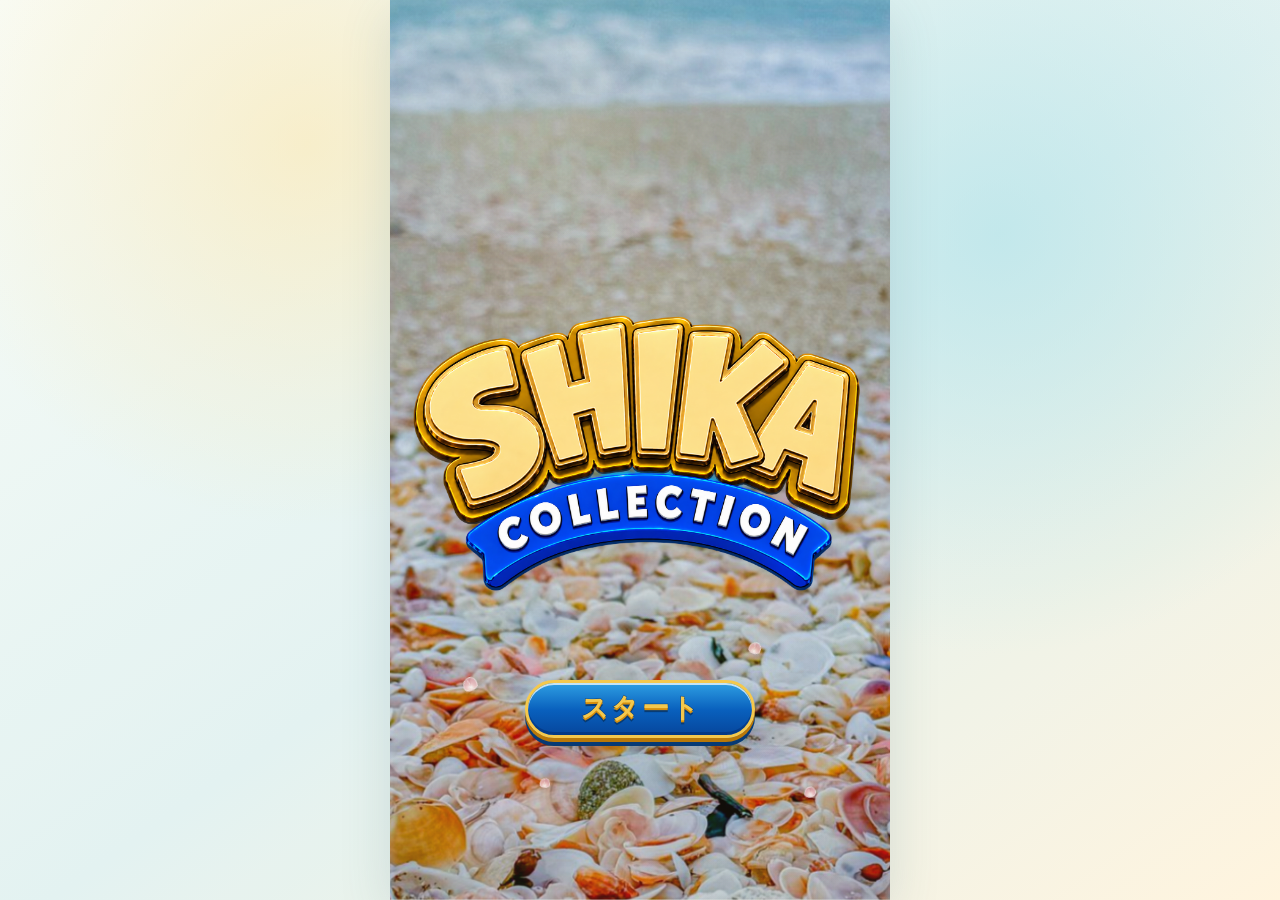
==== commit 99b06ec4: "起動演出を増穂浦のオープニングに差し替える (v1.29.0) 別PCで作ったオープニング（移植元 1.17.10）を、既存の画面を残したまま差分で取り込んだ。 js/opening.js と css" ====
--- a/index.html
+++ b/index.html
@@ -18,13 +18,22 @@
 <link rel="stylesheet" href="./css/animations.css">
 <link rel="stylesheet" href="./css/card-art.css">
 <link rel="stylesheet" href="./css/card-3d.css">
+<!-- 起動演出。既存のカードCSSより後に読む -->
+<link rel="stylesheet" href="./css/opening.css">
 </head>
 <body>
 
-<div id="boot" class="boot">
-  <div class="boot__stage" id="bootStage" aria-hidden="true"></div>
-  <p class="boot__copy" id="bootCopy">志賀町を、あつめよう。</p>
-  <button class="boot__skip" id="bootSkip" type="button">スキップ</button>
+<!-- 起動演出（js/opening.js）。中身は opening.js が組み立てる -->
+<div id="boot" class="boot opening opening--loading">
+  <div class="opening__viewport" id="bootStage"></div>
+  <button class="opening__sound" id="bootSound" type="button" aria-pressed="false" aria-label="起動音をつける" hidden>
+    <svg viewBox="0 0 24 24" aria-hidden="true">
+      <path d="M5 10v4h3l4 3V7l-4 3H5Z" fill="none" stroke="currentColor" stroke-width="1.6" stroke-linejoin="round"/>
+      <path d="M15 9.2a4 4 0 0 1 0 5.6M17.6 6.8a7.3 7.3 0 0 1 0 10.4" fill="none" stroke="currentColor" stroke-width="1.6" stroke-linecap="round"/>
+    </svg>
+    <span>音なし</span>
+  </button>
+  <button class="opening__skip" id="bootSkip" type="button" hidden>スキップ</button>
 </div>
 
 <noscript><p class="notice">このアプリはJavaScriptが必要です。</p></noscript>
@@ -51,9 +60,9 @@
     </button>
     <h1 class="appbar__title" id="appTitle">SHIKA COLLECTION</h1>
     <div class="appbar__stats">
-      <span class="stat stat--coin" id="statCoins" title="SHIKA COIN">
-        <svg class="ico" viewBox="0 0 24 24" aria-hidden="true"><circle cx="12" cy="12" r="8.2" fill="none" stroke="currentColor" stroke-width="1.6"/><circle cx="12" cy="12" r="4.4" fill="none" stroke="currentColor" stroke-width="1.2"/></svg>
-        SHIKA COIN <b>0</b>
+      <span class="stat stat--coin" id="statCoins" title="SHIKA COIN" aria-label="SHIKA COIN">
+        <img class="coinico" src="./assets/icons/coin-sm.png" alt="" decoding="async">
+        <b>0</b>
       </span>
       <a class="appbar__gear" href="#/more" id="btnMore" aria-label="設定とその他">
         <svg viewBox="0 0 24 24" aria-hidden="true"><path d="M10.15 2.48 L13.85 2.48 L13.96 5.18 L15.44 5.79 L17.42 3.96 L20.04 6.58 L18.21 8.56 L18.82 10.04 L21.52 10.15 L21.52 13.85 L18.82 13.96 L18.21 15.44 L20.04 17.42 L17.42 20.04 L15.44 18.21 L13.96 18.82 L13.85 21.52 L10.15 21.52 L10.04 18.82 L8.56 18.21 L6.58 20.04 L3.96 17.42 L5.79 15.44 L5.18 13.96 L2.48 13.85 L2.48 10.15 L5.18 10.04 L5.79 8.56 L3.96 6.58 L6.58 3.96 L8.56 5.79 L10.04 5.18 Z" fill="#7c756a" stroke="#2b2722" stroke-width="1.5" stroke-linejoin="round" paint-order="stroke"/><circle cx="12" cy="12" r="3.3" fill="#fdf5e3" stroke="#2b2722" stroke-width="1.5" stroke-linejoin="round" paint-order="stroke"/></svg>
@@ -66,20 +75,20 @@
   <main id="view" class="view" tabindex="-1"></main>
 
   <nav class="tabbar" id="tabbar">
-    <a class="tab" href="#/home" data-tab="home">
-      <svg viewBox="0 0 24 24" aria-hidden="true"><path d="M12 3.2 2.6 11.2h2.2v8.6h14.4v-8.6h2.2z" fill="#c2603f" stroke="#2b2722" stroke-width="1.5" stroke-linejoin="round" stroke-linecap="round" paint-order="stroke"/><path d="M5.6 11.4h12.8v8.4H5.6z" fill="#fff8ec" stroke="#2b2722" stroke-width="1.5" stroke-linejoin="round" stroke-linecap="round" paint-order="stroke"/><path d="M9.9 14.1h4.2v5.7H9.9z" fill="#1f6f5c" stroke="#2b2722" stroke-width="1.5" stroke-linejoin="round" stroke-linecap="round" paint-order="stroke"/></svg><span>ホーム</span>
+    <a class="tab" href="#/map" data-tab="map" aria-label="まち巡り">
+      <svg viewBox="0 0 80 46" aria-hidden="true"><g transform="translate(28 0)"><path d="M12 21.4S19 14.3 19 9.9A7 7 0 0 0 5 9.9c0 4.4 7 11.5 7 11.5z" fill="#2f6f8f" stroke="#2b2722" stroke-width="1.5" stroke-linejoin="round" stroke-linecap="round" paint-order="stroke"/><circle cx="12" cy="9.8" r="2.7" fill="#fff8ec" stroke="#2b2722" stroke-width="1.5" stroke-linejoin="round" stroke-linecap="round" paint-order="stroke"/></g><g class="tabw" transform="translate(22.05 29)"><g class="tabw__s" transform="translate(0 1.4)"><path d="M1.2 13 V1 L5.8 8.2 L10.4 1 V13" transform="translate(0.0 0)"/><path d="M1 13 L5.2 1 L9.4 13 M2.6 9.2 H7.8" transform="translate(13.2 0)"/><path d="M1.4 13 V1 H5.6 A3.1 3.1 0 0 1 5.6 7.2 H1.4" transform="translate(24.7 0)"/></g><g class="tabw__o"><path d="M1.2 13 V1 L5.8 8.2 L10.4 1 V13" transform="translate(0.0 0)"/><path d="M1 13 L5.2 1 L9.4 13 M2.6 9.2 H7.8" transform="translate(13.2 0)"/><path d="M1.4 13 V1 H5.6 A3.1 3.1 0 0 1 5.6 7.2 H1.4" transform="translate(24.7 0)"/></g><g class="tabw__i"><path d="M1.2 13 V1 L5.8 8.2 L10.4 1 V13" transform="translate(0.0 0)"/><path d="M1 13 L5.2 1 L9.4 13 M2.6 9.2 H7.8" transform="translate(13.2 0)"/><path d="M1.4 13 V1 H5.6 A3.1 3.1 0 0 1 5.6 7.2 H1.4" transform="translate(24.7 0)"/></g></g></svg><span>まち巡り</span>
     </a>
-    <a class="tab" href="#/map" data-tab="map">
-      <svg viewBox="0 0 24 24" aria-hidden="true"><path d="M12 21.4S19 14.3 19 9.9A7 7 0 0 0 5 9.9c0 4.4 7 11.5 7 11.5z" fill="#2f6f8f" stroke="#2b2722" stroke-width="1.5" stroke-linejoin="round" stroke-linecap="round" paint-order="stroke"/><circle cx="12" cy="9.8" r="2.7" fill="#fff8ec" stroke="#2b2722" stroke-width="1.5" stroke-linejoin="round" stroke-linecap="round" paint-order="stroke"/></svg><span>まち巡り</span>
+    <a class="tab" href="#/collection" data-tab="collection" aria-label="カード">
+      <svg viewBox="0 0 80 46" aria-hidden="true"><g transform="translate(28 0)"><g transform="rotate(-11 9.6 12.6)"><path d="M5.2 6.4h8.6v12.5H5.2z" fill="#e7e2d9" stroke="#2b2722" stroke-width="1.5" stroke-linejoin="round" stroke-linecap="round" paint-order="stroke"/></g><path d="M10.1 4.9h9.1v14.3h-9.1z" fill="#fff8ec" stroke="#2b2722" stroke-width="1.5" stroke-linejoin="round" stroke-linecap="round" paint-order="stroke"/><path d="M11.6 6.4h6.1v4.8h-6.1z" fill="#c2603f" stroke="#2b2722" stroke-width="1.5" stroke-linejoin="round" stroke-linecap="round" paint-order="stroke"/><path d="M11.7 13.4h5.9M11.7 15.9h3.8" fill="none" stroke="#2b2722" stroke-width="1.4" stroke-linecap="round"/></g><g class="tabw" transform="translate(11.25 29)"><g class="tabw__s" transform="translate(0 1.4)"><path d="M8.8 3.5 C7.8 1.9 6.5 1 5 1 2.7 1 1 3.6 1 7 s1.7 6 4 6 c1.5 0 2.8-.9 3.8-2.5" transform="translate(0.0 0)"/><path d="M1 13 L5.2 1 L9.4 13 M2.6 9.2 H7.8" transform="translate(11.5 0)"/><path d="M1.4 13 V1 H5.6 A3.1 3.1 0 0 1 5.6 7.2 H1.4 M5.4 7.2 L9.2 13" transform="translate(23.0 0)"/><path d="M1.4 1 V13 H5 C7.8 13 9.4 10.6 9.4 7 S7.8 1 5 1 Z" transform="translate(34.8 0)"/><path d="M8.8 2.7 C7.8 1.5 6.5 1 5 1 2.8 1 1.3 2.2 1.3 3.9 1.3 7.4 9 6.2 9 9.9 9 11.7 7.4 13 5.2 13 3.6 13 2.3 12.4 1.2 11.2" transform="translate(46.3 0)"/></g><g class="tabw__o"><path d="M8.8 3.5 C7.8 1.9 6.5 1 5 1 2.7 1 1 3.6 1 7 s1.7 6 4 6 c1.5 0 2.8-.9 3.8-2.5" transform="translate(0.0 0)"/><path d="M1 13 L5.2 1 L9.4 13 M2.6 9.2 H7.8" transform="translate(11.5 0)"/><path d="M1.4 13 V1 H5.6 A3.1 3.1 0 0 1 5.6 7.2 H1.4 M5.4 7.2 L9.2 13" transform="translate(23.0 0)"/><path d="M1.4 1 V13 H5 C7.8 13 9.4 10.6 9.4 7 S7.8 1 5 1 Z" transform="translate(34.8 0)"/><path d="M8.8 2.7 C7.8 1.5 6.5 1 5 1 2.8 1 1.3 2.2 1.3 3.9 1.3 7.4 9 6.2 9 9.9 9 11.7 7.4 13 5.2 13 3.6 13 2.3 12.4 1.2 11.2" transform="translate(46.3 0)"/></g><g class="tabw__i"><path d="M8.8 3.5 C7.8 1.9 6.5 1 5 1 2.7 1 1 3.6 1 7 s1.7 6 4 6 c1.5 0 2.8-.9 3.8-2.5" transform="translate(0.0 0)"/><path d="M1 13 L5.2 1 L9.4 13 M2.6 9.2 H7.8" transform="translate(11.5 0)"/><path d="M1.4 13 V1 H5.6 A3.1 3.1 0 0 1 5.6 7.2 H1.4 M5.4 7.2 L9.2 13" transform="translate(23.0 0)"/><path d="M1.4 1 V13 H5 C7.8 13 9.4 10.6 9.4 7 S7.8 1 5 1 Z" transform="translate(34.8 0)"/><path d="M8.8 2.7 C7.8 1.5 6.5 1 5 1 2.8 1 1.3 2.2 1.3 3.9 1.3 7.4 9 6.2 9 9.9 9 11.7 7.4 13 5.2 13 3.6 13 2.3 12.4 1.2 11.2" transform="translate(46.3 0)"/></g></g></svg><span>カード</span>
     </a>
-    <a class="tab" href="#/collection" data-tab="collection">
-      <svg viewBox="0 0 24 24" aria-hidden="true"><g transform="rotate(-11 9.6 12.6)"><path d="M5.2 6.4h8.6v12.5H5.2z" fill="#e7e2d9" stroke="#2b2722" stroke-width="1.5" stroke-linejoin="round" stroke-linecap="round" paint-order="stroke"/></g><path d="M10.1 4.9h9.1v14.3h-9.1z" fill="#fff8ec" stroke="#2b2722" stroke-width="1.5" stroke-linejoin="round" stroke-linecap="round" paint-order="stroke"/><path d="M11.6 6.4h6.1v4.8h-6.1z" fill="#c2603f" stroke="#2b2722" stroke-width="1.5" stroke-linejoin="round" stroke-linecap="round" paint-order="stroke"/><path d="M11.7 13.4h5.9M11.7 15.9h3.8" fill="none" stroke="#2b2722" stroke-width="1.4" stroke-linecap="round"/></svg><span>カード</span>
+    <a class="tab" href="#/home" data-tab="home" aria-label="ホーム">
+      <svg viewBox="0 0 80 46" aria-hidden="true"><g transform="translate(28 0)"><path d="M12 3.2 2.6 11.2h2.2v8.6h14.4v-8.6h2.2z" fill="#c2603f" stroke="#2b2722" stroke-width="1.5" stroke-linejoin="round" stroke-linecap="round" paint-order="stroke"/><path d="M5.6 11.4h12.8v8.4H5.6z" fill="#fff8ec" stroke="#2b2722" stroke-width="1.5" stroke-linejoin="round" stroke-linecap="round" paint-order="stroke"/><path d="M9.9 14.1h4.2v5.7H9.9z" fill="#1f6f5c" stroke="#2b2722" stroke-width="1.5" stroke-linejoin="round" stroke-linecap="round" paint-order="stroke"/></g><g class="tabw" transform="translate(16.35 29)"><g class="tabw__s" transform="translate(0 1.4)"><path d="M1.4 1 V13 M9 1 V13 M1.4 7 H9" transform="translate(0.0 0)"/><path d="M5.2 1 C7.7 1 9.4 3.6 9.4 7 S7.7 13 5.2 13 1 10.4 1 7 2.7 1 5.2 1 Z" transform="translate(11.5 0)"/><path d="M1.2 13 V1 L5.8 8.2 L10.4 1 V13" transform="translate(23.5 0)"/><path d="M8.6 1 H1.4 V13 H8.6 M1.4 7 H7" transform="translate(36.7 0)"/></g><g class="tabw__o"><path d="M1.4 1 V13 M9 1 V13 M1.4 7 H9" transform="translate(0.0 0)"/><path d="M5.2 1 C7.7 1 9.4 3.6 9.4 7 S7.7 13 5.2 13 1 10.4 1 7 2.7 1 5.2 1 Z" transform="translate(11.5 0)"/><path d="M1.2 13 V1 L5.8 8.2 L10.4 1 V13" transform="translate(23.5 0)"/><path d="M8.6 1 H1.4 V13 H8.6 M1.4 7 H7" transform="translate(36.7 0)"/></g><g class="tabw__i"><path d="M1.4 1 V13 M9 1 V13 M1.4 7 H9" transform="translate(0.0 0)"/><path d="M5.2 1 C7.7 1 9.4 3.6 9.4 7 S7.7 13 5.2 13 1 10.4 1 7 2.7 1 5.2 1 Z" transform="translate(11.5 0)"/><path d="M1.2 13 V1 L5.8 8.2 L10.4 1 V13" transform="translate(23.5 0)"/><path d="M8.6 1 H1.4 V13 H8.6 M1.4 7 H7" transform="translate(36.7 0)"/></g></g></svg><span>ホーム</span>
     </a>
-    <a class="tab" href="#/missions" data-tab="missions">
-      <svg viewBox="0 0 24 24" aria-hidden="true"><path d="m12 3.1 2.65 5.4 5.95.87-4.3 4.2 1.01 5.93L12 16.7l-5.31 2.8 1.01-5.93-4.3-4.2 5.95-.87z" fill="#e0a93a" stroke="#2b2722" stroke-width="1.5" stroke-linejoin="round" stroke-linecap="round" paint-order="stroke"/><path d="m9.9 11.9 1.6 1.7 3.1-3.4" fill="none" stroke="#fff8ec" stroke-width="1.7" stroke-linecap="round" stroke-linejoin="round"/></svg><span>ミッション</span><b class="tab__badge" id="missionBadge" hidden>0</b>
+    <a class="tab" href="#/missions" data-tab="missions" aria-label="ミッション">
+      <svg viewBox="0 0 80 46" aria-hidden="true"><g transform="translate(28 0)"><path d="m12 3.1 2.65 5.4 5.95.87-4.3 4.2 1.01 5.93L12 16.7l-5.31 2.8 1.01-5.93-4.3-4.2 5.95-.87z" fill="#e0a93a" stroke="#2b2722" stroke-width="1.5" stroke-linejoin="round" stroke-linecap="round" paint-order="stroke"/><path d="m9.9 11.9 1.6 1.7 3.1-3.4" fill="none" stroke="#fff8ec" stroke-width="1.7" stroke-linecap="round" stroke-linejoin="round"/></g><g class="tabw" transform="translate(2.9 29)"><g class="tabw__s" transform="translate(0 1.4)"><path d="M1.2 13 V1 L5.8 8.2 L10.4 1 V13" transform="translate(0.0 0)"/><path d="M1.4 1 H5.8 M3.6 1 V13 M1.4 13 H5.8" transform="translate(13.2 0)"/><path d="M8.8 2.7 C7.8 1.5 6.5 1 5 1 2.8 1 1.3 2.2 1.3 3.9 1.3 7.4 9 6.2 9 9.9 9 11.7 7.4 13 5.2 13 3.6 13 2.3 12.4 1.2 11.2" transform="translate(20.6 0)"/><path d="M8.8 2.7 C7.8 1.5 6.5 1 5 1 2.8 1 1.3 2.2 1.3 3.9 1.3 7.4 9 6.2 9 9.9 9 11.7 7.4 13 5.2 13 3.6 13 2.3 12.4 1.2 11.2" transform="translate(31.8 0)"/><path d="M1.4 1 H5.8 M3.6 1 V13 M1.4 13 H5.8" transform="translate(43.0 0)"/><path d="M5.2 1 C7.7 1 9.4 3.6 9.4 7 S7.7 13 5.2 13 1 10.4 1 7 2.7 1 5.2 1 Z" transform="translate(50.4 0)"/><path d="M1.4 13 V1 L9 13 V1" transform="translate(62.4 0)"/></g><g class="tabw__o"><path d="M1.2 13 V1 L5.8 8.2 L10.4 1 V13" transform="translate(0.0 0)"/><path d="M1.4 1 H5.8 M3.6 1 V13 M1.4 13 H5.8" transform="translate(13.2 0)"/><path d="M8.8 2.7 C7.8 1.5 6.5 1 5 1 2.8 1 1.3 2.2 1.3 3.9 1.3 7.4 9 6.2 9 9.9 9 11.7 7.4 13 5.2 13 3.6 13 2.3 12.4 1.2 11.2" transform="translate(20.6 0)"/><path d="M8.8 2.7 C7.8 1.5 6.5 1 5 1 2.8 1 1.3 2.2 1.3 3.9 1.3 7.4 9 6.2 9 9.9 9 11.7 7.4 13 5.2 13 3.6 13 2.3 12.4 1.2 11.2" transform="translate(31.8 0)"/><path d="M1.4 1 H5.8 M3.6 1 V13 M1.4 13 H5.8" transform="translate(43.0 0)"/><path d="M5.2 1 C7.7 1 9.4 3.6 9.4 7 S7.7 13 5.2 13 1 10.4 1 7 2.7 1 5.2 1 Z" transform="translate(50.4 0)"/><path d="M1.4 13 V1 L9 13 V1" transform="translate(62.4 0)"/></g><g class="tabw__i"><path d="M1.2 13 V1 L5.8 8.2 L10.4 1 V13" transform="translate(0.0 0)"/><path d="M1.4 1 H5.8 M3.6 1 V13 M1.4 13 H5.8" transform="translate(13.2 0)"/><path d="M8.8 2.7 C7.8 1.5 6.5 1 5 1 2.8 1 1.3 2.2 1.3 3.9 1.3 7.4 9 6.2 9 9.9 9 11.7 7.4 13 5.2 13 3.6 13 2.3 12.4 1.2 11.2" transform="translate(20.6 0)"/><path d="M8.8 2.7 C7.8 1.5 6.5 1 5 1 2.8 1 1.3 2.2 1.3 3.9 1.3 7.4 9 6.2 9 9.9 9 11.7 7.4 13 5.2 13 3.6 13 2.3 12.4 1.2 11.2" transform="translate(31.8 0)"/><path d="M1.4 1 H5.8 M3.6 1 V13 M1.4 13 H5.8" transform="translate(43.0 0)"/><path d="M5.2 1 C7.7 1 9.4 3.6 9.4 7 S7.7 13 5.2 13 1 10.4 1 7 2.7 1 5.2 1 Z" transform="translate(50.4 0)"/><path d="M1.4 13 V1 L9 13 V1" transform="translate(62.4 0)"/></g></g></svg><span>ミッション</span><b class="tab__badge" id="missionBadge" hidden>0</b>
     </a>
-    <a class="tab" href="#/gacha" data-tab="gacha">
-      <svg viewBox="0 0 24 24" aria-hidden="true"><path d="M4.9 12.2a7.1 7.1 0 0 1 14.2 0z" fill="#9fd4e6" stroke="#2b2722" stroke-width="1.5" stroke-linejoin="round" stroke-linecap="round" paint-order="stroke"/><circle cx="9.4" cy="9.3" r="1.35" fill="#e0a93a" stroke="#2b2722" stroke-width="1.5" stroke-linejoin="round" stroke-linecap="round" paint-order="stroke"/><circle cx="14.1" cy="10.1" r="1.35" fill="#7a5aa8" stroke="#2b2722" stroke-width="1.5" stroke-linejoin="round" stroke-linecap="round" paint-order="stroke"/><path d="M4.3 12.2h15.4v7.6H4.3z" fill="#c2603f" stroke="#2b2722" stroke-width="1.5" stroke-linejoin="round" stroke-linecap="round" paint-order="stroke"/><circle cx="12" cy="14.9" r="1.45" fill="#fff8ec" stroke="#2b2722" stroke-width="1.5" stroke-linejoin="round" stroke-linecap="round" paint-order="stroke"/><path d="M9.2 17.3h5.6v2.5H9.2z" fill="#3a342c" stroke="#2b2722" stroke-width="1.5" stroke-linejoin="round" stroke-linecap="round" paint-order="stroke"/></svg><span>ガチャ</span>
+    <a class="tab" href="#/gacha" data-tab="gacha" aria-label="ガチャ">
+      <svg viewBox="0 0 80 46" aria-hidden="true"><g transform="translate(28 0)"><path d="M4.9 12.2a7.1 7.1 0 0 1 14.2 0z" fill="#9fd4e6" stroke="#2b2722" stroke-width="1.5" stroke-linejoin="round" stroke-linecap="round" paint-order="stroke"/><circle cx="9.4" cy="9.3" r="1.35" fill="#e0a93a" stroke="#2b2722" stroke-width="1.5" stroke-linejoin="round" stroke-linecap="round" paint-order="stroke"/><circle cx="14.1" cy="10.1" r="1.35" fill="#7a5aa8" stroke="#2b2722" stroke-width="1.5" stroke-linejoin="round" stroke-linecap="round" paint-order="stroke"/><path d="M4.3 12.2h15.4v7.6H4.3z" fill="#c2603f" stroke="#2b2722" stroke-width="1.5" stroke-linejoin="round" stroke-linecap="round" paint-order="stroke"/><circle cx="12" cy="14.9" r="1.45" fill="#fff8ec" stroke="#2b2722" stroke-width="1.5" stroke-linejoin="round" stroke-linecap="round" paint-order="stroke"/><path d="M9.2 17.3h5.6v2.5H9.2z" fill="#3a342c" stroke="#2b2722" stroke-width="1.5" stroke-linejoin="round" stroke-linecap="round" paint-order="stroke"/></g><g class="tabw" transform="translate(11.0 29)"><g class="tabw__s" transform="translate(0 1.4)"><path d="M8.8 3.5 C7.8 1.9 6.5 1 5 1 2.7 1 1 3.6 1 7 s1.7 6 4 6 c2.3 0 4-1.6 4-3.7 V8.3 H5.8" transform="translate(0.0 0)"/><path d="M1 13 L5.2 1 L9.4 13 M2.6 9.2 H7.8" transform="translate(12.0 0)"/><path d="M8.8 3.5 C7.8 1.9 6.5 1 5 1 2.7 1 1 3.6 1 7 s1.7 6 4 6 c1.5 0 2.8-.9 3.8-2.5" transform="translate(23.5 0)"/><path d="M1.4 1 V13 M9 1 V13 M1.4 7 H9" transform="translate(35.0 0)"/><path d="M1 13 L5.2 1 L9.4 13 M2.6 9.2 H7.8" transform="translate(46.5 0)"/></g><g class="tabw__o"><path d="M8.8 3.5 C7.8 1.9 6.5 1 5 1 2.7 1 1 3.6 1 7 s1.7 6 4 6 c2.3 0 4-1.6 4-3.7 V8.3 H5.8" transform="translate(0.0 0)"/><path d="M1 13 L5.2 1 L9.4 13 M2.6 9.2 H7.8" transform="translate(12.0 0)"/><path d="M8.8 3.5 C7.8 1.9 6.5 1 5 1 2.7 1 1 3.6 1 7 s1.7 6 4 6 c1.5 0 2.8-.9 3.8-2.5" transform="translate(23.5 0)"/><path d="M1.4 1 V13 M9 1 V13 M1.4 7 H9" transform="translate(35.0 0)"/><path d="M1 13 L5.2 1 L9.4 13 M2.6 9.2 H7.8" transform="translate(46.5 0)"/></g><g class="tabw__i"><path d="M8.8 3.5 C7.8 1.9 6.5 1 5 1 2.7 1 1 3.6 1 7 s1.7 6 4 6 c2.3 0 4-1.6 4-3.7 V8.3 H5.8" transform="translate(0.0 0)"/><path d="M1 13 L5.2 1 L9.4 13 M2.6 9.2 H7.8" transform="translate(12.0 0)"/><path d="M8.8 3.5 C7.8 1.9 6.5 1 5 1 2.7 1 1 3.6 1 7 s1.7 6 4 6 c1.5 0 2.8-.9 3.8-2.5" transform="translate(23.5 0)"/><path d="M1.4 1 V13 M9 1 V13 M1.4 7 H9" transform="translate(35.0 0)"/><path d="M1 13 L5.2 1 L9.4 13 M2.6 9.2 H7.8" transform="translate(46.5 0)"/></g></g></svg><span>ガチャ</span>
     </a>
   </nav>
 </div>
--- a/css/app.css
+++ b/css/app.css
@@ -113,23 +113,43 @@
   border-top:1px solid var(--line);
 }
 .tab{
-  display:flex;flex-direction:column;align-items:center;justify-content:center;gap:2px;
-  text-decoration:none;color:var(--ink-3);font-size:10px;font-weight:800;letter-spacing:.02em;
-  -webkit-tap-highlight-color:transparent;
-}
-/* 絵はそれぞれ色を持っている。選んでいないタブは色を落として、選んだものを目立たせる。 */
+  display:flex;align-items:center;justify-content:center;
+  text-decoration:none;-webkit-tap-highlight-color:transparent;
+}
+/* 絵も文字もひとつの絵として描く（index.html の svg の中）。
+   文字は輪郭と影を付けて、おもちゃのシールのような見た目にしてある。 */
 .tab svg{
-  width:25px;height:25px;
-  filter:saturate(.6) opacity(.82);
-  transition:filter .16s ease, transform .16s ease;
-}
-.tab.is-active{color:var(--accent)}
-.tab.is-active svg{ filter:none; transform:translateY(-2px) scale(1.1) }
-.tab:active svg{ transform:scale(.94) }
+  width:100%;max-width:84px;height:auto;
+  filter:saturate(.6) opacity(.88);
+  transition:filter .16s ease, transform .26s cubic-bezier(.22,1.4,.5,1);
+}
+.tab.is-active svg{ filter:none; transform:translateY(-2px) scale(1.06) }
+/* 押している間はぴょんと持ち上がり、画面が開いたらもとの位置に戻る。
+   戻す側（is-popped を外す）は js/app.js が画面を描いたあとに行う。 */
+.tab.is-popped svg,
+.tab.is-popped.is-active svg{
+  transform:translateY(-9px) scale(1.16);
+  filter:none;
+  transition:transform .13s cubic-bezier(.34,1.8,.64,1), filter .13s ease;
+}
+/* 文字は端末の書体ではなく、1画ずつの図形として描いてある（index.html）。
+   うしろに太い線で輪郭を、手前に細い線で本体を重ねる。
+   どの端末でも同じ形・同じ大きさで出る。 */
+.tabw path{ fill:none; stroke-linecap:round; stroke-linejoin:round }
+/* 影 → 輪郭 → 本体 の順に重ねて、裏面のロゴと同じ「厚みのある文字」にする */
+.tabw__s path{ stroke:#2b2722; stroke-width:6.4; opacity:.22 }
+.tabw__o path{ stroke:#2b2722; stroke-width:6 }
+.tabw__i path{ stroke:#fff3dc; stroke-width:2.9 }
+.tab.is-active .tabw__i path{ stroke:#ffd873 }
 /* 選んでいるタブの下に小さな印 */
 .tab.is-active::after{
-  content:'';position:absolute;bottom:6px;
-  width:16px;height:3px;border-radius:999px;background:var(--accent);
+  content:'';position:absolute;bottom:4px;
+  width:18px;height:3px;border-radius:999px;background:var(--accent);
+}
+/* 読み上げ用の文字は、見た目には出さない */
+.tab > span{
+  position:absolute;width:1px;height:1px;overflow:hidden;
+  clip-path:inset(50%);white-space:nowrap;
 }
 
 /* ===== ボタン ===== */
@@ -169,11 +189,17 @@
 .hero__logoimg--hi{opacity:0;transition:opacity .2s linear}
 .hero__logoimg--hi.is-on{opacity:1}
 .hero__title{font-size:21px;margin:0 0 12px;letter-spacing:.06em;font-weight:800}
-.home__main{display:grid;gap:10px;margin-top:6px}
+/* ホームのボタンは3つ。遊び方と設定は歯車へ移したので、
+   残った場所の真ん中に置いて、下が空きすぎないようにする。 */
+.home{
+  display:flex;flex-direction:column;
+  min-height:calc(100svh - var(--appbar-h) - var(--tabbar-h) - 34px - env(safe-area-inset-bottom));
+}
+.home__main{display:grid;gap:12px;margin:auto 0}
 .bigbtn{
   display:flex;align-items:center;gap:12px;width:100%;text-align:left;
   background:var(--surface);border:1px solid var(--line);border-radius:var(--radius);
-  padding:14px;cursor:pointer;box-shadow:var(--shadow-1);text-decoration:none;color:inherit;
+  padding:17px 15px;cursor:pointer;box-shadow:var(--shadow-1);text-decoration:none;color:inherit;
   transition:transform .08s ease;
 }
 .bigbtn:active{transform:scale(.99)}
@@ -184,8 +210,7 @@
 .bigbtn__ico svg{width:22px;height:22px}
 .bigbtn__t{font-size:15px;font-weight:700;display:block}
 .bigbtn__sub{font-size:11.5px;color:var(--ink-3);display:block}
-.home__sub{display:flex;gap:8px;margin-top:14px}
-.home__sub .btn{flex:1}
+/* .home__sub（遊び方・設定）は廃止。右上の歯車から行く。 */
 
 .progressline{display:flex;align-items:center;gap:8px;font-size:12px;color:var(--ink-2)}
 .bar{flex:1;height:6px;border-radius:99px;background:var(--line-2);overflow:hidden}
@@ -215,7 +240,7 @@
   contain-intrinsic-height:auto 188px;   /* 実測に合わせる。ずれると画面外の行の高さが狂う */
 }
 .cell__name{
-  display:flex;gap:4px;align-items:baseline;
+  display:flex;gap:4px;align-items:baseline;justify-content:center;text-align:center;
   font-size:10.5px;line-height:1.35;margin-top:5px;color:var(--ink-2);
   /* 名前が1行でも2行でもマスの高さをそろえる（2行ぶんを先に確保する） */
   height:2.7em;
@@ -224,12 +249,18 @@
   min-width:0;
   display:-webkit-box;-webkit-line-clamp:2;-webkit-box-orient:vertical;overflow:hidden;
 }
-.cell__no{flex:none;color:var(--ink-3);font-weight:700;font-variant-numeric:tabular-nums}
+/* 番号は名前の行の先頭。カードの上には重ねない */
+.cell__no{
+  flex:none;color:var(--ink-3);
+  font-size:9.5px;font-weight:800;letter-spacing:.02em;
+  font-variant-numeric:tabular-nums;
+}
+.cell{position:relative}
 .cell__name--locked{color:var(--ink-3)}
 
 /* ===== 未取得の枠 =====
-   番号を先に振っておき、あとからカードがはまる場所にする。
-   何番が揃っていないか、一覧を見ただけで分かるようにするため。 */
+   あとからカードがはまる場所。番号と名前は枠の下（名前の行）に出すので、
+   枠の中は「？？？」だけにして、名前と重ならないようにする。 */
 .card--slot{
   --slot-c:#b9b0a0;
   display:grid;place-content:center;gap:2px;text-align:center;
@@ -242,7 +273,7 @@
 .card--slot-gourmet{ --slot-c:#E8873A }
 .card--slot-spot{    --slot-c:#4FB6D8 }
 .card--slot-culture{ --slot-c:#A97BD8 }
-.slot__no{ font-size:24cqw;font-weight:800;line-height:1;letter-spacing:.01em }
+.slot__no{ font-size:26cqw;font-weight:800;line-height:1;letter-spacing:.06em }
 .slot__cat{ font-size:8cqw;font-weight:700;letter-spacing:.14em;opacity:.72 }
 
 /* ===== 新しいカードが枠にはまる演出 =====
@@ -440,13 +471,12 @@
 .cardtrack.is-easing{ transition:transform .24s cubic-bezier(.25,.9,.3,1) }
 .cardtrack__now{ position:relative }
 /* カードの左上の番号。金の枠の上に置くので、絵は隠さない */
+/* 番号は分類の横に並べる。カードの上には重ねない */
+.detail__tags{display:flex;align-items:center;gap:6px;flex-wrap:wrap}
 .detail__no{
-  position:absolute;left:6px;top:6px;z-index:2;
-  background:rgba(28,25,22,.62);color:#fff;
-  font-size:10.5px;font-weight:800;letter-spacing:.03em;
+  flex:none;color:var(--ink-3);
+  font-size:11px;font-weight:800;letter-spacing:.03em;
   font-variant-numeric:tabular-nums;
-  padding:2px 7px;border-radius:0 0 7px 0;
-  pointer-events:none;
 }
 .cardtrack__side{
   position:absolute;top:0;width:100%;
@@ -464,9 +494,9 @@
   margin-inline:auto;
 }
 .detail__hero--compact .detail__cardwrap .card{ max-width:calc((100dvh - 430px) * .8) }
-/* 未取得はまだ空き枠なので、端まで広げない */
-.detail__cardwrap--slot{width:58%;margin:0 auto 16px;padding:0;overflow:visible}
-.detail__cardwrap--slot .card{border-radius:9px;box-shadow:none}
+/* 未取得の空き枠も、取得済みのカードと同じ大きさで出す。
+   左右に払って行き来したときに、画面が上下に動かないため。 */
+.detail__cardwrap .card--slot{border-radius:10px;box-shadow:none}
 .detail__meta{min-width:0}
 .detail__cat{
   display:inline-block;font-size:10.5px;padding:2px 9px;border-radius:999px;
@@ -545,7 +575,7 @@
 /* タブの数字（受け取れるミッションの件数） */
 .tab{position:relative}
 .tab__badge{
-  position:absolute;top:1px;left:50%;margin-left:5px;
+  position:absolute;top:0;left:50%;margin-left:7px;
   min-width:16px;height:16px;padding:0 4px;border-radius:999px;
   background:var(--danger);color:#fff;
   font-size:10px;font-weight:800;line-height:16px;text-align:center;
@@ -560,12 +590,185 @@
 .missionrow:last-child{border-bottom:0}
 .missionrow__b{flex:1;min-width:0}
 .missionrow__n{font-size:13px;font-weight:700;line-height:1.35;margin-bottom:6px}
-.missionrow__d{font-size:11px;color:var(--ink-3);margin-top:5px}
+.missionrow__d{display:flex;align-items:center;gap:3px;font-size:11px;color:var(--ink-3);margin-top:5px}
 .missionrow__go{flex:none;padding:8px 14px;font-size:12.5px}
-.missionrow__coin{flex:none;font-size:12px;font-weight:800;color:var(--coin)}
+.missionrow__coin{display:inline-flex;align-items:center;gap:3px;flex:none;font-size:12px;font-weight:800;color:var(--coin)}
 .missionrow__ok{flex:none;font-size:15px;color:#4a7a4a}
 .missionrow.is-ready{background:var(--coin-soft)}
 .missionrow.is-claimed .missionrow__n{color:var(--ink-3);font-weight:600}
+
+/* ===== SHIKA COIN =====
+   絵は assets/icons/coin*.png。小さく出すところは軽い方を読む。 */
+.coinico{width:15px;height:15px;flex:none;display:block}
+.coinico--lg{width:64px;height:64px}
+.coin{display:inline-flex;align-items:center;gap:4px;white-space:nowrap}
+.coin__n{font-size:13px;color:var(--coin)}
+.coin__u{font-size:11px;color:var(--ink-3)}
+.coin--lg .coin__n{font-size:30px;line-height:1.1}
+.coin--lg .coin__u{font-size:12px}
+/* 上のおびのコインは、文字の高さに合わせて少し小さく */
+.stat .coinico{width:19px;height:19px;margin:-3px 0}
+.stat--coin{padding:3px 10px 3px 5px;gap:5px}
+.stat--coin b{font-size:14px;font-variant-numeric:tabular-nums}
+
+/* 集めた記録の、ためたコイン */
+.coinbox{display:flex;align-items:center;gap:14px}
+.coinbox__n{font-size:32px;font-weight:800;color:var(--coin);line-height:1.05}
+.coinbox__u{font-size:12px;color:var(--ink-3);margin-top:2px}
+
+/* ===== ガチャ画面 =====
+   上からコイン・カードの裏・ボタン2つを積む。
+   カードの裏は、ボタンが入る残りの高さいっぱいまで大きくする。 */
+.gachahome{
+  display:flex;flex-direction:column;align-items:center;gap:10px;
+  /* 画面の高さから、上のおび・タブ・この画面の余白を引いた分。
+     svh（アドレスバーが出ている状態の高さ）で測るので、
+     ボタンが画面の外に押し出されることがない。 */
+  height:calc(100svh - var(--appbar-h) - var(--tabbar-h) - 34px - env(safe-area-inset-bottom));
+}
+/* コインの絵を画面の真ん中に置き、枚数はその右に添える。
+   左右を同じ幅の列にすると、枚数の桁が増えてもコインの位置は動かない。 */
+.gachahome__coin{
+  display:grid;grid-template-columns:1fr auto 1fr;align-items:center;column-gap:10px;
+  width:100%;flex:none;
+}
+.gachahome__coin > .coinico{grid-column:2}
+.gachahome__coin > .gachahome__n{grid-column:3;justify-self:start}
+.gachahome__coin .coinico--lg{width:60px;height:60px}
+.gachahome__n{
+  font-size:32px;font-weight:800;color:var(--coin);line-height:1;
+  font-variant-numeric:tabular-nums;
+}
+/* 残りの高さをぜんぶ使う。カードは縦横の比を保ったまま、入るだけ大きく。
+   高さの割合で指定すると親の高さが決まらず 0 になるので、
+   場所を目いっぱい取ったうえで、中の絵を「はみ出さない最大」で置く。 */
+.gachahome__card{
+  flex:1 1 auto;min-height:0;width:100%;position:relative;
+  /* 念のための上限。ここを超えて大きくならないので、ボタンは必ず見える。 */
+  max-height:46svh;
+}
+.gachahome__card .card{
+  position:absolute;inset:0;width:auto;height:auto;
+  /* .card の 4:5 を外す。残っていると高さが横幅から決まってしまい、
+     上限（max-height）を超えて大きくなる。 */
+  aspect-ratio:auto;
+  background:none;box-shadow:none;border-radius:0;overflow:visible;
+  container-type:normal;
+}
+.gachahome__card .card > img,
+.gachahome__card .card > .cardback{
+  position:absolute;inset:0;margin:auto;
+  width:auto;height:auto;max-width:100%;max-height:100%;
+  border-radius:12px;box-shadow:var(--shadow-2);
+}
+.gachahome__acts{flex:none;width:100%;display:grid;gap:10px}
+
+/* たまごが孵る前のように、ゆらゆら揺れる。下を軸にして左右に傾ける。
+   揺らすのは中の絵。外側は場所を決めるだけなので動かさない。 */
+.card--wobble > *{
+  transform-origin:50% 94%;
+  animation:eggwobble 3.4s ease-in-out infinite;
+}
+@keyframes eggwobble{
+  0%,52%,100%{ transform:rotate(0deg) }
+  57%{ transform:rotate(-5deg) }
+  63%{ transform:rotate(4deg) }
+  69%{ transform:rotate(-3deg) }
+  75%{ transform:rotate(2deg) }
+  81%{ transform:rotate(-1.2deg) }
+  88%{ transform:rotate(.5deg) }
+}
+@media (prefers-reduced-motion: reduce){
+  .card--wobble > *{ animation:none }
+}
+
+/* ガチャのボタン。名前の右に、値段を「コインの絵＋数字」で並べる。 */
+.btn--gacha{gap:14px;padding:15px 20px}
+.btn--gacha__label{font-size:17px;font-weight:800;letter-spacing:.04em}
+.btn--gacha__cost{
+  display:inline-flex;align-items:center;gap:4px;
+  font-size:17px;font-weight:800;font-variant-numeric:tabular-nums;
+}
+/* 上のコインと同じ絵。文字の高さに合わせる */
+.btn--gacha__cost .coinico{width:22px;height:22px}
+.btn:not(.btn--primary) .btn--gacha__cost{color:var(--coin)}
+.btn--primary .btn--gacha__cost{color:#fff}
+
+/* 10連の「1枚おトク」の吹き出し。ボタンの右上にくっつけ、しっぽをボタンへ向ける。 */
+.gachabtn{position:relative}
+.gachabtn > .btn{width:100%}
+.gachabtn__pop{
+  position:absolute;right:8px;top:-20px;z-index:2;
+  display:flex;flex-direction:column;align-items:center;line-height:1.1;
+  padding:5px 11px 5px;border-radius:14px;
+  background:#ffd54a;color:#5a3a00;
+  border:2px solid #2b2722;
+  box-shadow:0 2px 0 #2b2722;
+  transform:rotate(4deg);
+  animation:popBob 2.4s ease-in-out infinite;
+  pointer-events:none;
+}
+.gachabtn__pop b{font-size:13px;font-weight:900;letter-spacing:.02em;white-space:nowrap}
+.gachabtn__pop small{font-size:9.5px;font-weight:700;white-space:nowrap}
+/* しっぽ（外側の黒ふち → 内側の黄色 の2枚重ね） */
+.gachabtn__pop::before,
+.gachabtn__pop::after{
+  content:'';position:absolute;left:22px;width:0;height:0;
+  border-style:solid;border-color:transparent;
+}
+.gachabtn__pop::before{bottom:-11px;border-width:11px 7px 0 7px;border-top-color:#2b2722}
+.gachabtn__pop::after{bottom:-7px;left:24px;border-width:8px 5px 0 5px;border-top-color:#ffd54a}
+@keyframes popBob{
+  0%,100%{transform:rotate(4deg) translateY(0)}
+  50%{transform:rotate(4deg) translateY(-3px)}
+}
+@media (prefers-reduced-motion: reduce){ .gachabtn__pop{animation:none} }
+/* 吹き出しがはみ出るぶん、ボタン同士の間をあける */
+.gachahome__acts{gap:26px;padding-top:6px}
+
+/* 結果のおまけ */
+.card__bonus{
+  position:absolute;left:0;top:6%;background:#ffd54a;color:#5a3a00;
+  font-size:8.5px;font-weight:900;letter-spacing:.06em;padding:2px 6px 2px 5px;
+  border-radius:0 4px 4px 0;
+}
+.result__bonusnote{
+  display:inline-block;margin:2px 0 4px;padding:2px 10px;border-radius:999px;
+  background:#fff4c7;color:#7a5200;font-size:11.5px;font-weight:800;
+}
+
+/* ===== 称号（ミッション画面） =====
+   4つを 2×2 に並べ、ジャンルの絵がしっかり見える大きさにする。 */
+.titlegrid{
+  display:grid;grid-template-columns:1fr 1fr;gap:12px;
+}
+.titlebadge{
+  display:flex;flex-direction:column;align-items:center;gap:6px;
+  padding:12px 8px;border-radius:14px;
+  background:var(--bg);border:1px solid var(--line-2);
+}
+.titlebadge__ring{
+  width:72px;height:72px;border-radius:50%;
+  display:grid;place-items:center;
+  background:#f1eee7;border:2px solid var(--line);
+}
+.titlebadge__i{width:56px;height:56px;object-fit:contain;display:block;filter:grayscale(1) opacity(.45)}
+.titlebadge__n{font-size:12px;font-weight:800;color:var(--ink-3);text-align:center;line-height:1.3}
+.titlebadge__s{font-size:10.5px;color:var(--ink-3);letter-spacing:.08em}
+/* 達成したものは色がつき、金色のふちがつく */
+.titlebadge.is-on{background:var(--coin-soft);border-color:#efe1c2}
+.titlebadge.is-on .titlebadge__ring{background:#fff;border-color:#e3c789;box-shadow:0 2px 8px rgba(184,134,43,.18)}
+.titlebadge.is-on .titlebadge__i{filter:none}
+.titlebadge.is-on .titlebadge__n{color:var(--ink)}
+.titlebadge.is-on .titlebadge__s{color:var(--coin);font-weight:800}
+
+/* ===== SNSでシェア ===== */
+.home__share{margin-top:4px;gap:8px;color:var(--ink-2);font-size:14px}
+.home__share svg{width:18px;height:18px;flex:none}
+.sharelist{display:grid;gap:8px;margin:4px 0 2px}
+.share--x{background:#111;border-color:#111;color:#fff}
+.share--line{background:#06c755;border-color:#06c755;color:#fff}
+.share--fb{background:#1877f2;border-color:#1877f2;color:#fff}
 
 /* ===== 管理モード（公開前の点検用） ===== */
 .adminbar{
@@ -591,9 +794,13 @@
 .atag--ng{background:#f7e2e2;color:#8a3030}
 
 
-.spotrow__i{width:26px;height:26px;flex:none;border-radius:50%;display:grid;place-items:center;
-  background:var(--accent-soft);color:var(--accent);font-size:11px;font-weight:700}
-.spotrow__i--done{background:#eef3ee;color:#4a7a4a}
+/* 行の目印。まだならタブと同じピン、行ったならミッション達成と同じ「✓」。 */
+.spotrow__i{width:26px;height:26px;flex:none;display:grid;place-items:center}
+.spotrow__i svg{width:22px;height:22px;display:block}
+.spotrow__i--done{color:#4a7a4a}
+.spotrow__i--done svg{width:19px;height:19px}
+/* 近い順の上位は、ピンを少しだけ大きく見せる */
+.spotrow__i--near svg{width:25px;height:25px}
 .spotrow__t{flex:1;min-width:0}
 .spotrow__n{font-size:13.5px;font-weight:600;overflow:hidden;text-overflow:ellipsis;white-space:nowrap}
 .spotrow__d{font-size:11.5px;color:var(--ink-3)}
@@ -644,21 +851,8 @@
 .fullnote pre{background:#f3efe8;padding:10px;border-radius:8px;font-size:12px;overflow-x:auto}
 .notice{padding:24px;text-align:center}
 
-/* ===== 起動演出 ===== */
-.boot{
-  position:fixed;inset:0;z-index:100;background:var(--bg);
-  display:flex;flex-direction:column;align-items:center;justify-content:center;gap:0;
-}
-.boot__stage{position:relative;width:min(78vw,300px);aspect-ratio:1;perspective:900px}
-.boot__copy{
-  font-size:18px;font-weight:800;letter-spacing:.1em;opacity:0;margin:8px 0 0;
-  animation:bootCopy .8s ease .9s forwards;
-}
-.boot__skip{
-  position:absolute;right:16px;top:calc(16px + env(safe-area-inset-top));
-  background:transparent;border:0;color:var(--ink-3);font-size:12px;cursor:pointer;padding:8px;
-}
-.boot.is-out{animation:fadeOut .45s ease forwards}
+/* ===== 起動演出 =====
+   見た目と動きはすべて css/opening.css（js/opening.js が組み立てる）。 */
 
 .empty{padding:36px 12px;text-align:center;color:var(--ink-3);font-size:13px}
 .badgegrid{display:flex;flex-wrap:wrap;gap:6px}
--- a/css/animations.css
+++ b/css/animations.css
@@ -1,12 +1,9 @@
 /* ガチャ演出まわり。演出は「確定済みの結果を見せるだけ」。 */
 
-@keyframes fadeOut{ to{ opacity:0; visibility:hidden } }
-@keyframes bootCopy{ to{ opacity:1; transform:translateY(0) } }
 @keyframes floatIn{
   from{ opacity:0; transform:translate(var(--fx,0px), 60px) rotate(var(--fr,0deg)) scale(.8) }
   to  { opacity:1; transform:translate(var(--fx,0px), 0) rotate(var(--fr,0deg)) scale(1) }
 }
-@keyframes gather{ to{ transform:translate(0,0) rotate(0deg) scale(1) } }
 @keyframes popIn{
   0%{ opacity:0; transform:scale(.86) }
   60%{ opacity:1; transform:scale(1.03) }
@@ -22,14 +19,6 @@
   50%{ opacity:.7; transform:scale(1.12) }
 }
 
-/* 起動画面のカード束 */
-.bootcard{
-  position:absolute;left:50%;top:50%;width:44%;aspect-ratio:4/5;margin:-27.5% 0 0 -22%;
-  border-radius:10px;overflow:hidden;box-shadow:0 8px 22px rgba(34,32,29,.22);
-  transform:translate(var(--tx),var(--ty)) rotate(var(--rot)) scale(.92);
-  animation:gather .9s cubic-bezier(.22,.8,.3,1) forwards;
-  animation-delay:var(--d,0s);
-}
 
 /* ===== ガチャ演出 =====
    円舞 → 三分 → 合一 → 抜刀。位置と動きは js/gacha-anim.js が毎フレーム書く。
@@ -155,7 +144,9 @@
 /* 結果一覧 */
 .result__head{margin-bottom:12px}
 .result__head--solo{text-align:center;margin-bottom:20px}
-.result__grid{display:grid;grid-template-columns:repeat(5,1fr);gap:6px}
+/* 10連は11枚。5枚ずつ並べ、あまりの1枚は真ん中に置く */
+.result__grid{display:flex;flex-wrap:wrap;justify-content:center;gap:6px}
+.result__grid > .cell{flex:0 0 calc((100% - 24px) / 5);min-width:0}
 /* 1枚だけのときは、左上に寄せず中央に大きく置く */
 .result__solo{display:grid;justify-items:center}
 .result__solo .cell{width:min(66vw,260px);content-visibility:visible}
--- a/css/opening.css
+++ b/css/opening.css
@@ -0,0 +1,1022 @@
+/* SHIKA COLLECTION — light cinematic opening
+   Existing card faces and the supplied card back remain untouched. The opening
+   only positions and animates the app's own card DOM and artwork. */
+
+/* ===== Stage ============================================================= */
+#boot.opening{
+  --opening-card-w:min(68%,32vh,282px);
+  --opening-card-w:min(68%,32dvh,282px);
+  --opening-fan-w:min(24vw,13.2vh,104px);
+  --opening-fan-w:min(24vw,13.2dvh,104px);
+  --opening-gold:#d7a43a;
+  --opening-ink:#16465c;
+  --opening-toy-font:"Hiragino Maru Gothic ProN","Hiragino Kaku Gothic ProN","Yu Gothic UI","Yu Gothic","Noto Sans JP",Meiryo,sans-serif;
+  position:fixed;
+  inset:0;
+  z-index:100;
+  display:grid;
+  place-items:center;
+  min-width:0;
+  min-height:100vh;
+  min-height:100dvh;
+  padding:0;
+  gap:0;
+  overflow:hidden;
+  isolation:isolate;
+  color:var(--opening-ink);
+  background:linear-gradient(135deg,#fbfdf8 0%,#e4f5f4 48%,#fff5df 100%);
+  font-family:var(--font);
+  line-height:1.5;
+  opacity:1;
+  visibility:visible;
+  touch-action:manipulation;
+  -webkit-tap-highlight-color:transparent;
+}
+
+/* Light, static surround on wide screens; no full-screen blur/compositing. */
+#boot.opening::before{
+  content:"";
+  position:absolute;
+  inset:0;
+  z-index:-2;
+  pointer-events:none;
+  background:
+    radial-gradient(circle at 24% 16%,rgba(255,228,159,.5),transparent 31%),
+    radial-gradient(circle at 78% 26%,rgba(176,226,232,.65),transparent 35%),
+    linear-gradient(145deg,#f9fcf7,#e2f2f1 52%,#fff4dd);
+}
+
+#boot.opening::after{
+  content:"";
+  position:absolute;
+  inset:0;
+  z-index:-1;
+  pointer-events:none;
+  background:rgba(255,255,255,.02);
+}
+
+#boot.opening [hidden]{display:none !important}
+
+.opening__viewport{
+  position:relative;
+  z-index:0;
+  width:min(100vw,500px);
+  height:100vh;
+  height:100dvh;
+  min-height:100svh;
+  overflow:hidden;
+  perspective:1100px;
+  perspective-origin:50% 48%;
+  contain:layout paint;
+  background:#eef8f5;
+  box-shadow:0 14px 48px rgba(55,101,112,.16);
+}
+
+.opening__viewport > *{
+  position:absolute;
+  pointer-events:none;
+}
+
+.opening__shore{
+  inset:-1.5%;
+  z-index:0;
+  opacity:1;
+  transform:scale(1);
+  transform-origin:50% 43%;
+  background-image:
+    url("../assets/photos/035.jpeg"),
+    url("../assets/photos/thumb/035.jpg");
+  background-position:center center;
+  background-size:cover;
+  background-repeat:no-repeat;
+  filter:saturate(1.18) contrast(1.1) brightness(.92);
+}
+
+/* Reuse the real Masuhoura photograph and move only its surf band. The soft
+   mask prevents the moving layer from turning into a synthetic foreground sea. */
+.opening__shore::before{
+  content:"";
+  position:absolute;
+  inset:0;
+  pointer-events:none;
+  background-image:inherit;
+  background-position:inherit;
+  background-size:inherit;
+  background-repeat:inherit;
+  opacity:.24;
+  transform:translate3d(0,-1vh,0) scale3d(1.006,.995,1);
+  transform:translate3d(0,-1dvh,0) scale3d(1.006,.995,1);
+  transform-origin:50% 14%;
+  -webkit-mask-image:linear-gradient(to bottom,transparent 0%,rgba(0,0,0,.12) 4%,#000 9%,#000 19%,rgba(0,0,0,.62) 24%,transparent 33%);
+  mask-image:linear-gradient(to bottom,transparent 0%,rgba(0,0,0,.12) 4%,#000 9%,#000 19%,rgba(0,0,0,.62) 24%,transparent 33%);
+}
+
+/* Airy daylight grading: ivory sun, pale aqua sky, no dark cinema tint. */
+.opening__twilight{
+  inset:0;
+  z-index:1;
+  opacity:.5;
+  background:
+    radial-gradient(circle at 27% 11%,rgba(255,239,188,.32) 0 5%,rgba(255,214,134,.13) 16%,transparent 34%),
+    linear-gradient(180deg,rgba(186,231,237,.12) 0%,transparent 45%,rgba(255,219,159,.12) 100%);
+}
+
+.opening__vignette{
+  inset:-1px;
+  z-index:2;
+  opacity:.58;
+  background:
+    linear-gradient(180deg,rgba(255,248,220,.05),transparent 30%,transparent 65%,rgba(92,59,36,.08)),
+    radial-gradient(105% 86% at 50% 44%,transparent 58%,rgba(24,72,77,.1) 100%);
+}
+
+.opening__particles{
+  inset:0;
+  z-index:3;
+  width:100%;
+  height:100%;
+  opacity:0;
+}
+
+/* ===== Sakura shells ===================================================== */
+.opening__shells{
+  inset:0;
+  z-index:4;
+  opacity:0;
+}
+
+.opening__shell{
+  position:absolute;
+  left:var(--x,50%);
+  top:var(--y,74%);
+  width:18px;
+  aspect-ratio:1.08;
+  opacity:.88;
+  border:1px solid rgba(255,255,255,.78);
+  border-radius:55% 44% 58% 42% / 64% 62% 38% 36%;
+  background:
+    linear-gradient(72deg,transparent 45%,rgba(255,255,255,.58) 48%,transparent 52%),
+    linear-gradient(108deg,transparent 47%,rgba(150,77,90,.15) 49%,transparent 53%),
+    radial-gradient(circle at 47% 78%,#fff8f4 0 8%,#f2c8ca 31%,#d6959f 68%,#ac6875 100%);
+  box-shadow:0 2px 5px rgba(92,63,54,.18),inset 0 0 5px rgba(255,255,255,.5);
+  transform:translate3d(-50%,-50%,0) rotate(var(--r,0deg)) scale(var(--s,1));
+}
+
+.opening__shell::before{
+  content:"";
+  position:absolute;
+  left:48%;
+  top:8%;
+  bottom:6%;
+  width:1px;
+  opacity:.42;
+  background:linear-gradient(180deg,rgba(128,62,75,.4),rgba(255,255,255,.35));
+  transform:rotate(2deg);
+  transform-origin:50% 100%;
+}
+
+.opening__shell::after{
+  content:"";
+  position:absolute;
+  inset:-70%;
+  border-radius:50%;
+  opacity:0;
+  background:radial-gradient(circle,rgba(255,247,210,.65),rgba(255,226,158,.18) 32%,transparent 67%);
+  transform:scale(.45);
+}
+
+.opening__shell.is-glowing::after{animation:openingShellGlow 1.8s ease-out both}
+
+/* ===== Hero and collection cards ======================================== */
+.opening__card-zone{
+  inset:0;
+  z-index:9;
+  perspective:1200px;
+  perspective-origin:50% 47%;
+}
+
+.opening__hero-card{
+  position:absolute;
+  left:50%;
+  top:51%;
+  width:var(--opening-card-w);
+  aspect-ratio:4/5;
+  opacity:0;
+  transform:translate3d(-50%,8vh,0) rotateX(46deg) rotateZ(-2deg) scale(.8);
+  transform-origin:50% 50%;
+  border-radius:clamp(7px,2.4vw,12px);
+  box-shadow:0 15px 31px rgba(57,84,89,.25);
+}
+
+.opening__hero-card::after{
+  content:"";
+  position:absolute;
+  inset:-2px;
+  z-index:4;
+  pointer-events:none;
+  border:1px solid rgba(255,218,115,.76);
+  border-radius:inherit;
+  opacity:0;
+  box-shadow:0 0 13px rgba(255,215,111,.46),0 0 27px rgba(112,201,211,.18);
+  transform:scale(.99);
+}
+
+.opening__hero-inner{
+  position:absolute;
+  inset:0;
+  overflow:hidden;
+  border-radius:inherit;
+}
+
+.opening__side{
+  position:absolute;
+  inset:0;
+  overflow:hidden;
+  border-radius:inherit;
+  background:rgba(255,255,255,.9);
+}
+
+.opening__side--featured{
+  opacity:1;
+  transform:none;
+}
+
+.opening__side > .card,
+.opening__fan-card > .card{
+  position:absolute;
+  inset:0;
+  width:100%;
+  height:100%;
+  max-width:none;
+  margin:0;
+  display:block;
+}
+
+.opening__side > img,
+.opening__fan-card > img{
+  position:absolute;
+  inset:0;
+  width:100%;
+  height:100%;
+  max-width:none;
+  margin:0;
+  display:block;
+  border-radius:inherit;
+  box-shadow:none;
+  object-fit:contain;
+}
+
+.opening__card-sheen{
+  position:absolute;
+  top:-22%;
+  bottom:-22%;
+  left:-45%;
+  z-index:5;
+  width:24%;
+  opacity:0;
+  pointer-events:none;
+  background:linear-gradient(100deg,transparent,rgba(255,255,255,.18) 29%,rgba(255,252,226,.88) 50%,rgba(255,255,255,.16) 71%,transparent);
+  mix-blend-mode:screen;
+  transform:translate3d(-150%,0,0) skewX(-15deg);
+}
+
+.opening__fan{
+  inset:0;
+  z-index:8;
+  perspective:1200px;
+  transform-style:preserve-3d;
+}
+
+.opening__fan-card{
+  position:absolute;
+  left:50%;
+  top:49%;
+  z-index:var(--i,1);
+  width:var(--opening-fan-w);
+  aspect-ratio:4/5;
+  overflow:hidden;
+  opacity:0;
+  border-radius:clamp(6px,2vw,10px);
+  background:#fff;
+  box-shadow:0 11px 24px rgba(55,82,87,.24);
+  transform:translate3d(-50%,-44%,calc(var(--z,0px) - 60px)) rotateY(0deg) rotateZ(0deg) scale(.82);
+  transform-style:preserve-3d;
+  backface-visibility:hidden;
+}
+
+.opening__flash{
+  inset:-4%;
+  z-index:20;
+  opacity:0;
+  transform:scale(.84);
+  background:radial-gradient(circle at 50% 48%,rgba(255,255,255,.78) 0 22%,rgba(255,247,211,.72) 39%,rgba(184,229,225,.4) 61%,transparent 80%);
+}
+
+/* ===== Final title ======================================================= */
+.opening__title{
+  inset:0;
+  z-index:21;
+  display:grid;
+  place-items:center;
+  min-width:0;
+  padding:env(safe-area-inset-top) 0 env(safe-area-inset-bottom);
+  overflow:hidden;
+  opacity:0;
+  pointer-events:none;
+  text-align:center;
+  transform:translate3d(0,8px,0);
+}
+
+.opening__title::before{
+  content:"";
+  position:absolute;
+  inset:0;
+  z-index:-1;
+  background:radial-gradient(ellipse 78% 56% at 50% 46%,rgba(255,241,188,.16),rgba(255,226,160,.08) 40%,transparent 76%);
+}
+
+.opening__logo{
+  position:relative;
+  width:min(102%,470px);
+  max-height:40vh;
+  max-height:40dvh;
+  object-fit:contain;
+  display:block;
+  opacity:0;
+  transform:translate3d(0,7px,0) scale(.97);
+  filter:drop-shadow(0 5px 8px rgba(43,83,94,.17));
+}
+
+.opening__start{
+  font-family:var(--opening-toy-font);
+  font-weight:900;
+  font-feature-settings:"palt" 1;
+  -webkit-font-smoothing:antialiased;
+}
+
+.opening__start{
+  position:absolute;
+  left:50%;
+  bottom:calc(clamp(120px,18vh,164px) + env(safe-area-inset-bottom));
+  bottom:calc(clamp(120px,18dvh,164px) + env(safe-area-inset-bottom));
+  width:min(60vw,230px);
+  max-width:calc(100% - 40px);
+  min-height:58px;
+  margin:0;
+  padding:9px 28px 11px;
+  border:3px solid #f4c84d;
+  border-radius:999px;
+  color:#f4c84d;
+  background:linear-gradient(180deg,#2e9fe3 0%,#0960bd 52%,#06469c 100%);
+  box-shadow:
+    inset 0 2px 0 rgba(255,255,255,.72),
+    inset 0 -3px 0 rgba(2,40,105,.46),
+    0 4px 0 #b97808,
+    0 8px 0 #063a75,
+    0 13px 22px rgba(28,61,82,.24);
+  font-size:clamp(21px,5.8vw,27px);
+  line-height:1;
+  letter-spacing:.09em;
+  text-indent:.09em;
+  -webkit-text-stroke:.9px #063d7c;
+  paint-order:stroke fill;
+  text-shadow:0 2px 0 #d68e0c,0 4px 0 #073b75;
+  opacity:0;
+  transform:translate3d(-50%,7px,0);
+  cursor:pointer;
+  pointer-events:none;
+  -webkit-appearance:none;
+  appearance:none;
+}
+
+.opening__start:active{
+  transform:translate3d(-50%,5px,0) scale(.985);
+  box-shadow:
+    inset 0 2px 0 rgba(255,255,255,.58),
+    inset 0 -2px 0 rgba(2,40,105,.4),
+    0 2px 0 #b97808,
+    0 4px 0 #063a75,
+    0 7px 12px rgba(28,61,82,.2);
+}
+
+.opening__start:focus-visible,
+.opening__skip:focus-visible,
+.opening__sound:focus-visible{
+  outline:2px solid rgba(35,111,140,.85);
+  outline-offset:3px;
+}
+
+/* Buttons sit against the central stage edge even on desktop. */
+.opening__skip,
+.opening__sound{
+  position:absolute;
+  z-index:40;
+  top:calc(10px + env(safe-area-inset-top));
+  min-height:36px;
+  border:1px solid rgba(36,94,116,.18);
+  border-radius:999px;
+  color:rgba(24,73,93,.78);
+  background:rgba(255,255,255,.78);
+  box-shadow:0 3px 12px rgba(49,94,104,.08);
+  cursor:pointer;
+  opacity:.9;
+  -webkit-appearance:none;
+  appearance:none;
+}
+
+.opening__skip{
+  right:max(calc(11px + env(safe-area-inset-right)),calc(50vw - 239px + env(safe-area-inset-right)));
+  padding:7px 12px;
+  font-size:11px;
+  font-weight:600;
+  letter-spacing:.08em;
+}
+
+.opening__sound{
+  left:max(calc(11px + env(safe-area-inset-left)),calc(50vw - 239px + env(safe-area-inset-left)));
+  width:36px;
+  padding:0;
+  display:grid;
+  place-items:center;
+  font-size:15px;
+}
+
+.opening__sound svg{
+  grid-area:1/1;
+  width:19px;
+  height:19px;
+}
+
+.opening__sound span{
+  position:absolute;
+  width:1px;
+  height:1px;
+  padding:0;
+  margin:-1px;
+  overflow:hidden;
+  clip:rect(0,0,0,0);
+  white-space:nowrap;
+  border:0;
+}
+
+.opening__sound:not(.is-on)::after{
+  content:"";
+  grid-area:1/1;
+  width:20px;
+  height:1px;
+  border-radius:1px;
+  background:currentColor;
+  transform:rotate(-45deg);
+}
+
+.opening__sound.is-on{
+  color:#b07a18;
+  border-color:rgba(190,137,32,.3);
+}
+
+.opening__skip:active,
+.opening__sound:active{
+  opacity:1;
+  background:rgba(238,249,247,.98);
+}
+
+/* ===== Full, brisk first-run performance ================================ */
+#boot.opening--full.is-running .opening__shore{
+  animation:openingShoreFull 9.35s ease-in-out both;
+  will-change:transform;
+}
+
+#boot.opening--full.is-running .opening__shore::before{
+  animation:openingTide 4.8s cubic-bezier(.37,0,.23,1) .1s both;
+  will-change:transform,opacity;
+}
+
+#boot.opening--full.is-running .opening__twilight{
+  animation:openingDaylightFull 9.35s ease-in-out both;
+}
+
+#boot.opening--full.is-running .opening__particles{
+  animation:openingParticlesFull 3.8s ease .55s both;
+}
+
+#boot.opening--full.is-running .opening__shells{
+  animation:openingShellsIn .6s ease-out .65s both;
+}
+
+#boot.opening--full.is-running .opening__hero-card{
+  animation:openingHeroFull 6.3s cubic-bezier(.2,.72,.24,1) 1s both;
+  will-change:transform,opacity;
+}
+
+#boot.opening--full.is-running .opening__hero-card::after{
+  animation:openingHeroRimFull 2.4s ease-out 1.15s both;
+}
+
+#boot.opening--full.is-running .opening__card-sheen{
+  animation:openingCardSheenFull .85s ease-in-out 2.2s both;
+}
+
+#boot.opening--full.is-running .opening__fan-card{
+  animation:openingFanFull 4.55s cubic-bezier(.2,.68,.22,1) 2.9s both;
+  will-change:transform,opacity;
+}
+
+#boot.opening--full.is-running .opening__fan-card:nth-child(2){animation-delay:2.915s}
+#boot.opening--full.is-running .opening__fan-card:nth-child(3){animation-delay:2.93s}
+#boot.opening--full.is-running .opening__fan-card:nth-child(4){animation-delay:2.945s}
+#boot.opening--full.is-running .opening__fan-card:nth-child(5){animation-delay:2.96s}
+#boot.opening--full.is-running .opening__fan-card:nth-child(6){animation-delay:2.975s}
+#boot.opening--full.is-running .opening__fan-card:nth-child(7){animation-delay:2.99s}
+#boot.opening--full.is-running .opening__fan-card:nth-child(8){animation-delay:3.005s}
+
+#boot.opening--full.is-running .opening__flash{
+  animation:openingFlashFull 1.2s ease-in-out 6.52s both;
+}
+
+#boot.opening--full.is-running .opening__title{
+  animation:openingTitleIn .22s ease-out 6.78s both;
+}
+
+#boot.opening--full.is-running .opening__logo{
+  animation:openingLogoRush .56s cubic-bezier(.12,.82,.2,1) 6.98s both;
+}
+
+#boot.opening--full.is-running .opening__start{
+  animation:openingStartPiece .42s ease-out 7.78s both;
+}
+
+/* ===== Four-second returning-user performance =========================== */
+#boot.opening--short.is-running .opening__shore{
+  animation:openingShoreShort 4.1s ease-in-out both;
+}
+
+#boot.opening--short.is-running .opening__shore::before{
+  animation:openingTide 3.45s cubic-bezier(.37,0,.23,1) both;
+  will-change:transform,opacity;
+}
+
+#boot.opening--short.is-running .opening__twilight{
+  animation:openingDaylightShort 4.1s ease both;
+}
+
+#boot.opening--short.is-running .opening__shells{
+  animation:openingShellsIn .5s ease-out .2s both;
+}
+
+#boot.opening--short.is-running .opening__hero-card{
+  animation:openingHeroShort 1.7s cubic-bezier(.22,.7,.18,1) .1s both;
+  will-change:transform,opacity;
+}
+
+#boot.opening--short.is-running .opening__hero-card::after{
+  animation:openingHeroRimShort .72s ease-out .22s both;
+}
+
+#boot.opening--short.is-running .opening__card-sheen{
+  animation:openingCardSheenFull .55s ease-out .5s both;
+}
+
+#boot.opening--short.is-running .opening__fan-card{
+  animation:openingFanShort 1.75s cubic-bezier(.2,.68,.22,1) .55s both;
+  will-change:transform,opacity;
+}
+
+#boot.opening--short.is-running .opening__fan-card:nth-child(2){animation-delay:.565s}
+#boot.opening--short.is-running .opening__fan-card:nth-child(3){animation-delay:.58s}
+#boot.opening--short.is-running .opening__fan-card:nth-child(4){animation-delay:.595s}
+#boot.opening--short.is-running .opening__fan-card:nth-child(5){animation-delay:.61s}
+#boot.opening--short.is-running .opening__fan-card:nth-child(6){animation-delay:.625s}
+#boot.opening--short.is-running .opening__fan-card:nth-child(7){animation-delay:.64s}
+#boot.opening--short.is-running .opening__fan-card:nth-child(8){animation-delay:.655s}
+
+#boot.opening--short.is-running .opening__flash{
+  animation:openingFlashShort 1s ease-in-out 1.65s both;
+}
+
+#boot.opening--short.is-running .opening__title{
+  animation:openingTitleIn .22s ease-out 2.05s both;
+}
+
+#boot.opening--short.is-running .opening__logo{
+  animation:openingLogoRush .56s cubic-bezier(.12,.82,.2,1) 2.2s both;
+}
+
+#boot.opening--short.is-running .opening__start{
+  animation:openingStartPiece .42s ease-out 2.92s both;
+}
+
+/* ===== Application-controlled states ==================================== */
+#boot.opening--loading .opening__shore{
+  opacity:.86;
+  transform:scale(1.01);
+}
+
+#boot.opening--loading .opening__twilight{opacity:.55}
+
+#boot.opening--loading:not(.is-running) .opening__hero-card,
+#boot.opening--loading:not(.is-running) .opening__title{opacity:0}
+
+/* JS applies this only after the timeline has fully reached its end state. */
+#boot.opening.is-title .opening__shore{
+  animation:none !important;
+  opacity:1;
+  transform:scale(1.026);
+}
+
+#boot.opening.is-title .opening__shore::before{
+  animation:openingTideIdle 5.8s ease-in-out infinite;
+  will-change:transform,opacity;
+}
+
+#boot.opening.is-title .opening__twilight{
+  animation:none !important;
+  opacity:.58;
+}
+
+#boot.opening.is-title .opening__shells{
+  animation:none !important;
+  opacity:1;
+}
+
+#boot.opening.is-title .opening__card-zone,
+#boot.opening.is-title .opening__fan,
+#boot.opening.is-title .opening__particles,
+#boot.opening.is-title .opening__flash{
+  animation:none !important;
+  opacity:0 !important;
+}
+
+#boot.opening.is-title .opening__title,
+#boot.opening.is-title .opening__logo{
+  opacity:1;
+  transform:none;
+}
+
+#boot.opening.is-title .opening__start{
+  opacity:1;
+  transform:translate3d(-50%,0,0);
+}
+
+#boot.opening.is-title .opening__title,
+#boot.opening.is-title .opening__start{pointer-events:auto}
+
+#boot.opening.is-title .opening__hero-card,
+#boot.opening.is-title .opening__fan-card,
+#boot.opening.is-title .opening__shore{will-change:auto}
+
+#boot.opening.is-waiting .opening__start,
+#boot.opening.is-waiting .opening__start:disabled{
+  opacity:.48;
+  cursor:wait;
+  pointer-events:none;
+}
+
+/* A skip during exceptionally slow data loading must reveal the waiting title
+   immediately instead of inheriting the normal delayed title timeline. */
+#boot.opening.is-title.is-waiting .opening__title,
+#boot.opening.is-title.is-waiting .opening__logo,
+#boot.opening.is-title.is-waiting .opening__start{
+  animation:none !important;
+  opacity:1;
+}
+
+#boot.opening.is-title.is-waiting .opening__title,
+#boot.opening.is-title.is-waiting .opening__logo{transform:none}
+
+#boot.opening.is-title.is-waiting .opening__start{transform:translate3d(-50%,0,0)}
+
+#boot.opening.is-out{
+  pointer-events:none;
+  animation:openingExit .42s ease forwards !important;
+}
+
+/* ===== Explicit reduced-motion presentation ============================= */
+#boot.opening--reduced .opening__shore{
+  opacity:1;
+  transform:scale(1.012);
+}
+
+#boot.opening--reduced .opening__twilight{opacity:.58}
+
+#boot.opening--reduced .opening__particles,
+#boot.opening--reduced .opening__fan,
+#boot.opening--reduced .opening__flash{display:none}
+
+#boot.opening--reduced.is-running:not(.is-title) .opening__shells{opacity:1}
+
+#boot.opening--reduced.is-running:not(.is-title) .opening__hero-card{
+  opacity:1;
+  transform:translate3d(-50%,-50%,0) rotateX(0deg) rotateZ(-1deg) scale(.9);
+}
+
+#boot.opening--reduced:not(.is-title) .opening__title{opacity:0}
+
+/* ===== Low-power mode ==================================================== */
+#boot.opening--lite .opening__particles{display:none}
+
+#boot.opening--lite .opening__fan-card:nth-child(n+7){display:none}
+
+#boot.opening--lite .opening__hero-card,
+#boot.opening--lite .opening__fan-card{box-shadow:0 8px 18px rgba(57,84,89,.2)}
+
+/* ===== Motion ============================================================ */
+@keyframes openingShoreFull{
+  0%{transform:scale(1)}
+  42%{transform:scale(1.012)}
+  72%{transform:scale(1.021)}
+  100%{transform:scale(1.026)}
+}
+
+@keyframes openingTide{
+  0%{
+    opacity:.24;
+    transform:translate3d(0,-1vh,0) scale3d(1.006,.995,1);
+    transform:translate3d(0,-1dvh,0) scale3d(1.006,.995,1);
+  }
+  14%{opacity:.38}
+  52%{
+    opacity:.7;
+    transform:translate3d(0,2.4vh,0) scale3d(1.012,1.018,1);
+    transform:translate3d(0,2.4dvh,0) scale3d(1.012,1.018,1);
+  }
+  62%{
+    opacity:.64;
+    transform:translate3d(0,1.8vh,0) scale3d(1.01,1.014,1);
+    transform:translate3d(0,1.8dvh,0) scale3d(1.01,1.014,1);
+  }
+  100%{
+    opacity:.22;
+    transform:translate3d(0,-.5vh,0) scale3d(1.006,.997,1);
+    transform:translate3d(0,-.5dvh,0) scale3d(1.006,.997,1);
+  }
+}
+
+@keyframes openingTideIdle{
+  0%,100%{
+    opacity:.34;
+    transform:translate3d(0,-4px,0) scale3d(1.005,.996,1);
+  }
+  50%{
+    opacity:.62;
+    transform:translate3d(0,8px,0) scale3d(1.007,1.008,1);
+  }
+}
+
+@keyframes openingDaylightFull{
+  0%{opacity:.48}
+  38%{opacity:.53}
+  70%{opacity:.57}
+  100%{opacity:.6}
+}
+
+@keyframes openingParticlesFull{
+  0%,100%{opacity:0}
+  22%{opacity:.36}
+  62%{opacity:.44}
+}
+
+@keyframes openingShellsIn{
+  0%{opacity:0;transform:translate3d(0,4px,0)}
+  100%{opacity:1;transform:translate3d(0,0,0)}
+}
+
+@keyframes openingHeroFull{
+  0%{opacity:0;transform:translate3d(-50%,8vh,0) rotateX(46deg) rotateZ(-2deg) scale(.8)}
+  9%{opacity:.78}
+  24%{opacity:1;transform:translate3d(-50%,-45%,18px) rotateX(8deg) rotateZ(-.5deg) scale(.95)}
+  34%{opacity:1;transform:translate3d(-50%,-50%,28px) rotateX(0deg) rotateZ(0deg) scale(1)}
+  50%{opacity:1;transform:translate3d(-50%,-51%,31px) rotateX(0deg) rotateZ(.2deg) scale(.72)}
+  64%{opacity:1;transform:translate3d(-50%,-50%,29px) rotateX(0deg) rotateZ(0deg) scale(.66)}
+  80%{opacity:1;transform:translate3d(-50%,-50%,20px) rotateX(0deg) rotateZ(0deg) scale(.64)}
+  92%{opacity:.78;transform:translate3d(-50%,-50%,7px) rotateX(0deg) rotateZ(0deg) scale(.62)}
+  100%{opacity:0;transform:translate3d(-50%,-50%,0) rotateX(0deg) rotateZ(0deg) scale(.58)}
+}
+
+@keyframes openingHeroRimFull{
+  0%,100%{opacity:0;transform:scale(.99)}
+  12%{opacity:.76;transform:scale(1.008)}
+  27%{opacity:.08;transform:scale(1.026)}
+  68%{opacity:0;transform:scale(.995)}
+  79%{opacity:.34;transform:scale(1.006)}
+}
+
+@keyframes openingCardSheenFull{
+  0%{opacity:0;transform:translate3d(-150%,0,0) skewX(-15deg)}
+  18%{opacity:.72}
+  100%{opacity:0;transform:translate3d(650%,0,0) skewX(-15deg)}
+}
+
+@keyframes openingFanFull{
+  0%{opacity:0;transform:translate3d(-50%,-46%,calc(var(--z,0px) - 60px)) rotateY(0deg) rotateZ(0deg) scale(.82)}
+  14%{opacity:.92}
+  42%{opacity:1;transform:translate3d(calc(-50% + var(--x,0px)),calc(-50% + var(--y,0px)),var(--z,0px)) rotateY(var(--ry,0deg)) rotateZ(var(--rz,0deg)) scale(1)}
+  70%{opacity:1;transform:translate3d(calc(-50% + var(--x,0px)),calc(-50% + var(--y,0px)),var(--z,0px)) rotateY(var(--ry,0deg)) rotateZ(var(--rz,0deg)) scale(1)}
+  82%{opacity:.96;transform:translate3d(-50%,-50%,0) rotateY(0deg) rotateZ(0deg) scale(.94)}
+  100%{opacity:0;transform:translate3d(-50%,-50%,0) rotateY(0deg) rotateZ(0deg) scale(.87)}
+}
+
+@keyframes openingFlashFull{
+  0%{opacity:0;transform:scale(.84)}
+  43%{opacity:.92;transform:scale(1.02)}
+  68%{opacity:.82;transform:scale(1.08)}
+  100%{opacity:0;transform:scale(1.14)}
+}
+
+@keyframes openingTitleIn{
+  0%{opacity:0;transform:translate3d(0,8px,0)}
+  100%{opacity:1;transform:translate3d(0,0,0)}
+}
+
+@keyframes openingStartPiece{
+  0%{opacity:0;transform:translate3d(-50%,7px,0) scale(.985)}
+  100%{opacity:1;transform:translate3d(-50%,0,0) scale(1)}
+}
+
+@keyframes openingLogoRush{
+  0%{opacity:0;transform:translate3d(0,0,0) scale(.05)}
+  6%{opacity:1;transform:translate3d(0,0,0) scale(.16)}
+  46%{opacity:1;transform:translate3d(0,0,0) scale(1.27)}
+  64%{opacity:1;transform:translate3d(0,0,0) scale(.93)}
+  80%{opacity:1;transform:translate3d(0,0,0) scale(1.07)}
+  100%{opacity:1;transform:translate3d(0,0,0) scale(1)}
+}
+
+@keyframes openingShoreShort{
+  from{transform:scale(1.008)}
+  to{transform:scale(1.024)}
+}
+
+@keyframes openingDaylightShort{
+  from{opacity:.5}
+  to{opacity:.6}
+}
+
+@keyframes openingHeroShort{
+  0%{opacity:0;transform:translate3d(-50%,3.8vh,0) rotateX(32deg) rotateZ(-1.5deg) scale(.76)}
+  14%{opacity:.85}
+  40%{opacity:1;transform:translate3d(-50%,-50%,22px) rotateX(0deg) rotateZ(0deg) scale(.98)}
+  64%{opacity:1;transform:translate3d(-50%,-50%,25px) rotateX(0deg) rotateZ(0deg) scale(.66)}
+  100%{opacity:0;transform:translate3d(-50%,-50%,7px) rotateX(0deg) rotateZ(0deg) scale(.6)}
+}
+
+@keyframes openingFanShort{
+  0%{opacity:0;transform:translate3d(-50%,-46%,calc(var(--z,0px) - 50px)) rotateY(0deg) rotateZ(0deg) scale(.78)}
+  12%{opacity:.88}
+  40%{opacity:1;transform:translate3d(calc(-50% + var(--x,0px)),calc(-50% + var(--y,0px)),var(--z,0px)) rotateY(var(--ry,0deg)) rotateZ(var(--rz,0deg)) scale(.94)}
+  68%{opacity:1;transform:translate3d(calc(-50% + var(--x,0px)),calc(-50% + var(--y,0px)),var(--z,0px)) rotateY(var(--ry,0deg)) rotateZ(var(--rz,0deg)) scale(.94)}
+  82%{opacity:.92;transform:translate3d(-50%,-50%,0) rotateY(0deg) rotateZ(0deg) scale(.9)}
+  100%{opacity:0;transform:translate3d(-50%,-50%,0) rotateY(0deg) rotateZ(0deg) scale(.84)}
+}
+
+@keyframes openingHeroRimShort{
+  0%,100%{opacity:0;transform:scale(.99)}
+  28%{opacity:.62;transform:scale(1.008)}
+  66%{opacity:.1;transform:scale(1.026)}
+}
+
+@keyframes openingFlashShort{
+  0%{opacity:0;transform:scale(.84)}
+  45%{opacity:.9;transform:scale(1.03)}
+  100%{opacity:0;transform:scale(1.14)}
+}
+
+@keyframes openingShellGlow{
+  0%{opacity:0;transform:scale(.45)}
+  42%{opacity:.68;transform:scale(.9)}
+  100%{opacity:0;transform:scale(1.15)}
+}
+
+@keyframes openingExit{
+  0%{opacity:1}
+  100%{opacity:0}
+}
+
+/* ===== Small screens and landscape ====================================== */
+@media (max-width:500px){
+  #boot.opening::before{display:none}
+  .opening__viewport{box-shadow:none}
+}
+
+@media (max-height:700px){
+  #boot.opening{
+    --opening-card-w:min(66%,35vh,250px);
+    --opening-card-w:min(66%,35dvh,250px);
+    --opening-fan-w:min(24vw,13.2vh,96px);
+    --opening-fan-w:min(24vw,13.2dvh,96px);
+  }
+  .opening__title{
+    padding:env(safe-area-inset-top) 0 env(safe-area-inset-bottom);
+  }
+  .opening__logo{width:min(102%,440px);max-height:40vh;max-height:40dvh}
+  .opening__start{
+    bottom:calc(96px + env(safe-area-inset-bottom));
+    min-height:52px;
+    padding-block:8px;
+    font-size:clamp(19px,5.3vw,23px);
+  }
+}
+
+@media (orientation:landscape) and (max-height:600px){
+  #boot.opening{
+    --opening-card-w:min(38vh,220px);
+    --opening-card-w:min(38dvh,220px);
+    --opening-fan-w:min(25vh,124px);
+    --opening-fan-w:min(25dvh,124px);
+  }
+  .opening__shore{background-position:center 43%}
+  .opening__title{
+    padding:env(safe-area-inset-top) 0 env(safe-area-inset-bottom);
+  }
+  .opening__logo{width:min(72vw,360px);max-height:42vh;max-height:42dvh}
+  .opening__start{
+    bottom:calc(48px + env(safe-area-inset-bottom));
+    width:min(42vw,190px);
+    min-height:44px;
+    padding:7px 20px 9px;
+    font-size:18px;
+  }
+}
+
+@media (max-width:359px){
+  #boot.opening{
+    --opening-card-w:min(68%,32vh,244px);
+    --opening-card-w:min(68%,32dvh,244px);
+    --opening-fan-w:min(24vw,13.2vh,92px);
+    --opening-fan-w:min(24vw,13.2dvh,92px);
+  }
+  .opening__title{
+    padding-left:calc(20px + env(safe-area-inset-left));
+    padding-right:calc(20px + env(safe-area-inset-right));
+  }
+}
+
+/* animations.css globally collapses every animation under this preference.
+   Explicit end states keep the reduced version complete and predictable. */
+@media (prefers-reduced-motion:reduce){
+  #boot.opening .opening__shore,
+  #boot.opening .opening__shore::before,
+  #boot.opening .opening__twilight,
+  #boot.opening .opening__vignette,
+  #boot.opening .opening__particles,
+  #boot.opening .opening__shells,
+  #boot.opening .opening__hero-card,
+  #boot.opening .opening__hero-card::after,
+  #boot.opening .opening__side--featured,
+  #boot.opening .opening__card-sheen,
+  #boot.opening .opening__fan-card,
+  #boot.opening .opening__flash,
+  #boot.opening .opening__title,
+  #boot.opening .opening__logo,
+  #boot.opening .opening__start{
+    animation:none !important;
+    transition:none !important;
+  }
+
+  #boot.opening .opening__shell.is-glowing::after{
+    animation:none !important;
+    opacity:0;
+  }
+
+  #boot.opening.is-running:not(.is-title) .opening__shore{
+    opacity:1;
+    transform:scale(1.012);
+  }
+  #boot.opening .opening__shore::before{
+    opacity:.28;
+    transform:none;
+  }
+  #boot.opening.is-running:not(.is-title) .opening__twilight{opacity:.58}
+  #boot.opening.is-running:not(.is-title) .opening__shells{opacity:1}
+  #boot.opening.is-running:not(.is-title) .opening__hero-card{
+    opacity:1;
+    transform:translate3d(-50%,-50%,0) rotateX(0deg) rotateZ(-1deg) scale(.9);
+  }
+  #boot.opening.is-running:not(.is-title) .opening__title{
+    opacity:0;
+    pointer-events:none;
+  }
+  #boot.opening.is-title .opening__title,
+  #boot.opening.is-title .opening__logo{
+    opacity:1;
+    transform:none;
+  }
+  #boot.opening.is-title .opening__start{
+    opacity:1;
+    transform:translate3d(-50%,0,0);
+  }
+  #boot.opening.is-title .opening__title,
+  #boot.opening.is-title .opening__start{pointer-events:auto}
+}
+
+@media (forced-colors:active){
+  #boot.opening .opening__start{
+    color:ButtonText;
+    -webkit-text-stroke:0;
+    text-shadow:none;
+  }
+  #boot.opening .opening__start{
+    border:2px solid ButtonText;
+    background:ButtonFace;
+    box-shadow:none;
+  }
+}
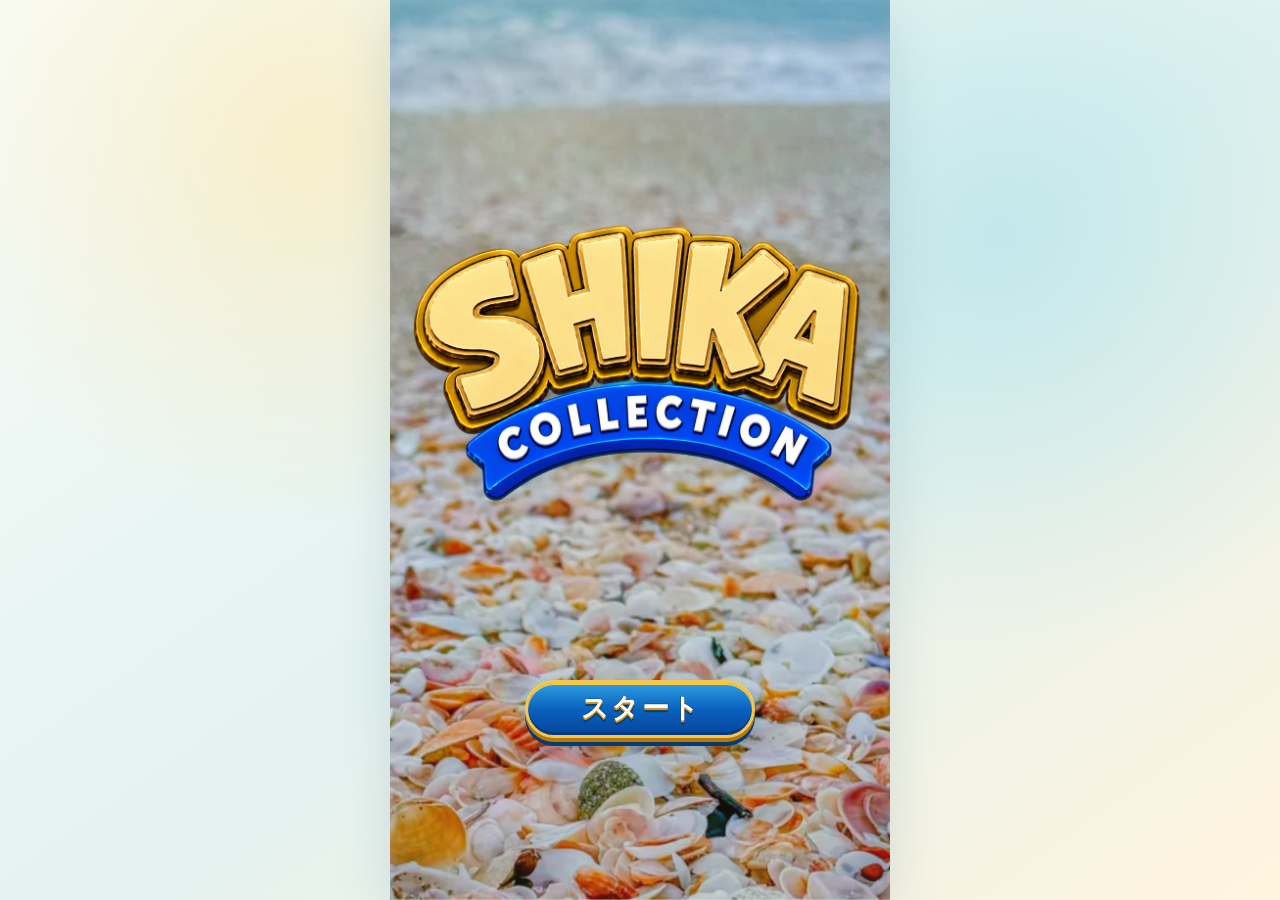
==== commit 2e0a017a: "ホーム画面に追加したときの名前を「しかコレ」に変更 (v1.39.1) - manifest.webmanifest の short_name を「しかコレ」に - iPhone 用に index.h" ====
--- a/index.html
+++ b/index.html
@@ -13,6 +13,7 @@
 <link rel="apple-touch-icon" href="./assets/pwa/icon-192.png">
 <meta name="mobile-web-app-capable" content="yes">
 <meta name="apple-mobile-web-app-capable" content="yes">
+<meta name="apple-mobile-web-app-title" content="しかコレ">
 <meta name="apple-mobile-web-app-status-bar-style" content="default">
 <link rel="stylesheet" href="./css/app.css">
 <link rel="stylesheet" href="./css/animations.css">
--- a/css/app.css
+++ b/css/app.css
@@ -181,21 +181,31 @@
 /* ===== ホーム ===== */
 .hero{ text-align:center;padding:10px 0 4px; }
 .hero__lead{font-size:12px;color:var(--ink-3);margin:0 0 2px;letter-spacing:.14em}
-.hero__logo{
-  position:relative;display:block;width:min(64%,230px);margin:0 auto 4px;
-  aspect-ratio:320/213;      /* ロゴの形。読む前から場所を取って、あとで動かない */
-}
-.hero__logoimg{position:absolute;inset:0;width:100%;height:100%;object-fit:contain;display:block}
-.hero__logoimg--hi{opacity:0;transition:opacity .2s linear}
-.hero__logoimg--hi.is-on{opacity:1}
 .hero__title{font-size:21px;margin:0 0 12px;letter-spacing:.06em;font-weight:800}
+.hero--first{padding-top:2px}
+
+/* 「志賀町を、あつめよう。」のロゴ（支給画像 assets/icons/tagline*.png、縦横比 1469:864）。
+   読む前から場所を取っておき、あとで下の要素が動かないようにする。 */
+.tagline{
+  position:relative;display:block;margin:0 auto 4px;
+  width:min(62%,230px);aspect-ratio:1469 / 864;
+}
+/* 画面の左右の端ぎりぎり（端から4px）まで広げる。.view の左右の余白16pxを打ち消す */
+.view .tagline{width:calc(100% + 24px);max-width:none;margin:0 -12px 4px}
+.tagline__img{position:absolute;inset:0;width:100%;height:100%;object-fit:contain;display:block}
+.tagline__img--hi{opacity:0;transition:opacity .2s linear}
+.tagline__img--hi.is-on{opacity:1}
+
 /* ホームのボタンは3つ。遊び方と設定は歯車へ移したので、
    残った場所の真ん中に置いて、下が空きすぎないようにする。 */
+/* ホームは画面の高さぴったり。上にロゴを小さく置き、残りの高さをぜんぶカードに使う */
 .home{
   display:flex;flex-direction:column;
-  min-height:calc(100svh - var(--appbar-h) - var(--tabbar-h) - 34px - env(safe-area-inset-bottom));
-}
-.home__main{display:grid;gap:12px;margin:auto 0}
+  height:calc(100svh - var(--appbar-h) - var(--tabbar-h) - 34px - env(safe-area-inset-bottom));
+}
+.home > .hero{flex:none;padding:0}
+.home > .muted,.home > .panel{flex:none}
+/* .home__main の並べ方は「ホームのカード」の欄に書いた */
 .bigbtn{
   display:flex;align-items:center;gap:12px;width:100%;text-align:left;
   background:var(--surface);border:1px solid var(--line);border-radius:var(--radius);
@@ -229,6 +239,19 @@
   border-radius:999px;padding:6px 13px;font-size:12.5px;cursor:pointer;white-space:nowrap;
 }
 .chip.is-active{background:var(--ink);color:#fff;border-color:var(--ink)}
+
+/* カード一覧：取得済み／未取得と、カード名の検索（js/collection.js） */
+.collection__tools{display:flex;gap:8px;align-items:center;flex-wrap:wrap;margin:0 0 12px}
+.seg{display:inline-flex;flex:none;padding:2px;border:1px solid var(--line);border-radius:999px;background:var(--surface)}
+.seg__b{border:0;background:transparent;color:var(--ink-2);border-radius:999px;padding:5px 12px;font-size:12.5px;cursor:pointer;white-space:nowrap}
+.seg__b.is-active{background:var(--ink);color:#fff}
+/* 16px 未満だと、iPhone で入力欄に触れたときに画面が拡大される */
+.collection__search{
+  flex:1 1 150px;min-width:0;box-sizing:border-box;
+  border:1px solid var(--line);background:var(--surface);color:var(--ink);
+  border-radius:999px;padding:7px 14px;font-size:16px;line-height:1.3;
+}
+.collection__search::placeholder{color:var(--ink-3)}
 
 .grid{display:grid;grid-template-columns:repeat(3,1fr);gap:9px}
 .grid--2{grid-template-columns:repeat(2,1fr);gap:12px}
@@ -299,6 +322,16 @@
 }
 .snapdim.is-out{ animation:snapDimOut .34s ease both }
 @keyframes snapDimIn{ from{ opacity:0 } to{ opacity:1 } }
+/* 枠にはまる演出の SKIP。ガチャの SKIP と同じ見た目で、暗い幕より手前に出す */
+.snapskip{
+  position:fixed;z-index:66;border:0;cursor:pointer;
+  right:calc(10px + env(safe-area-inset-right));top:calc(10px + env(safe-area-inset-top));
+  background:rgba(255,255,255,.82);color:var(--ink-3);
+  font-size:12px;font-weight:700;letter-spacing:.08em;
+  padding:9px 16px;border-radius:999px;box-shadow:0 2px 10px rgba(0,0,0,.14);
+  animation:snapDimIn .28s ease both;
+}
+.snapskip:active{ transform:scale(.96) }
 @keyframes snapDimOut{ from{ opacity:1 } to{ opacity:0 } }
 
 /* 外枠は位置だけを決める。動くのは中の .snapfly__c。
@@ -494,6 +527,12 @@
   margin-inline:auto;
 }
 .detail__hero--compact .detail__cardwrap .card{ max-width:calc((100dvh - 430px) * .8) }
+/* 高さの低い画面（横向きなど）では、高さから引く計算がマイナスになって、カードの幅が0になり消えていた。
+   ここでは1画面に収めるのをあきらめ、横幅でカードの大きさを決めて、縦に送って見られるようにする。 */
+@media (max-height: 600px){
+  .detail__cardwrap .card,
+  .detail__hero--compact .detail__cardwrap .card{ max-width:min(62vw, 260px) }
+}
 /* 未取得の空き枠も、取得済みのカードと同じ大きさで出す。
    左右に払って行き来したときに、画面が上下に動かないため。 */
 .detail__cardwrap .card--slot{border-radius:10px;box-shadow:none}
@@ -537,6 +576,9 @@
   display:grid;place-items:center;width:26px;height:32px;
 }
 .map__pin svg{width:26px;height:32px;filter:drop-shadow(0 1px 2px rgba(0,0,0,.3))}
+/* 訪問済みは金の星。ピンと違って先がとがっていないので、星の中心を地点に合わせる */
+.map__pin--star{transform:translate(-50%,-50%);width:30px;height:30px}
+.map__pin--star svg{width:30px;height:30px;filter:drop-shadow(0 1px 2px rgba(0,0,0,.35))}
 .map__me{
   position:absolute;transform:translate(-50%,-50%);width:16px;height:16px;border-radius:50%;
   background:#2f6f8f;border:2.5px solid #fff;box-shadow:0 0 0 1px rgba(0,0,0,.15);
@@ -682,6 +724,14 @@
   .card--wobble > *{ animation:none }
 }
 
+/* 初回のガチャ画面：上はコインの代わりに、ひとことの案内 */
+.gachahome__intro{flex:none;text-align:center;padding:0 6px}
+.gachahome__hello{font-size:19px;font-weight:900;margin:0 0 4px;letter-spacing:.06em}
+.gachahome__intro p{margin:0;font-size:12.5px;color:var(--ink-3);line-height:1.5}
+.gachahome__intro p span{display:block}
+@media (max-width:374px){ .gachahome__intro p{font-size:11.5px} }
+.gachahome__firstbtn{font-size:18px;font-weight:900;letter-spacing:.06em;padding:16px 20px}
+
 /* ガチャのボタン。名前の右に、値段を「コインの絵＋数字」で並べる。 */
 .btn--gacha{gap:14px;padding:15px 20px}
 .btn--gacha__label{font-size:17px;font-weight:800;letter-spacing:.04em}
@@ -737,6 +787,9 @@
   background:#fff4c7;color:#7a5200;font-size:11.5px;font-weight:800;
 }
 
+/* ミッション画面は見出し「称号」から始まるので、上の余白を詰める */
+.view > h3.missions__first{margin-top:4px}
+
 /* ===== 称号（ミッション画面） =====
    4つを 2×2 に並べ、ジャンルの絵がしっかり見える大きさにする。 */
 .titlegrid{
@@ -762,13 +815,322 @@
 .titlebadge.is-on .titlebadge__n{color:var(--ink)}
 .titlebadge.is-on .titlebadge__s{color:var(--coin);font-weight:800}
 
-/* ===== SNSでシェア ===== */
-.home__share{margin-top:4px;gap:8px;color:var(--ink-2);font-size:14px}
-.home__share svg{width:18px;height:18px;flex:none}
+/* ===== SNSでシェア（カード画面のコレクション欄の下） ===== */
+.collection__share{
+  display:flex;align-items:center;justify-content:space-between;gap:10px;
+  margin-top:12px;padding-top:11px;border-top:1px dashed var(--line);
+}
+.collection__sharetext{font-size:12px;color:var(--ink-3);line-height:1.4;min-width:0}
+.collection__sharebtn{flex:none;gap:6px;padding:8px 14px;font-size:13px;color:var(--accent);border-color:#cfe0da}
+.collection__sharebtn svg{width:16px;height:16px;flex:none}
 .sharelist{display:grid;gap:8px;margin:4px 0 2px}
 .share--x{background:#111;border-color:#111;color:#fff}
 .share--line{background:#06c755;border-color:#06c755;color:#fff}
 .share--fb{background:#1877f2;border-color:#1877f2;color:#fff}
+
+/* ===== ホームのカード =====
+   ガチャ画面のカードと同じ大きさ（画面の高さの46%まで）で、1枚ずつ大きく見せる。
+   10秒ごとに次のカードへ、ふわっと入れ替える。 */
+.home__main{display:flex;flex-direction:column;align-items:center;gap:14px;width:100%;flex:1 1 auto;min-height:0}
+/* カードの置き場は、ロゴの下に残った高さをぜんぶ使う。カードはその中で縦横比を保って入るだけ大きく */
+.showcase{
+  position:relative;width:100%;
+  flex:1 1 auto;min-height:0;
+  container-type:size;
+}
+/* 初回のポップは、上に寄せず残りの高さの真ん中あたりに置く */
+.home__main > .firstpop{margin:auto 0}
+.showcase__card{
+  position:absolute;inset:0;margin:auto;
+  height:min(100cqh, 100cqw * 1.25);
+  aspect-ratio:4 / 5;
+  padding:0;border:0;background:none;cursor:pointer;
+  opacity:0;transform:translateY(10px) scale(.97);
+  transition:opacity .6s ease, transform .6s cubic-bezier(.2,.8,.25,1);
+  -webkit-tap-highlight-color:transparent;
+}
+.showcase__card.is-in{opacity:1;transform:none}
+.showcase__card.is-out{opacity:0;transform:translateY(-8px) scale(.97);pointer-events:none}
+.showcase__card:active{transform:scale(.98)}
+.showcase__card > .card{width:100%;height:100%;box-shadow:var(--shadow-2);border-radius:12px}
+@media (prefers-reduced-motion: reduce){
+  .showcase__card{transition:opacity .2s linear;transform:none}
+}
+.home__share{width:100%}
+
+/* ===== 称号「志賀町コンプリート」 ===== */
+/* 4つの称号の下、まんなかに置く */
+.titlebadge--complete{grid-column:1 / -1;justify-self:center;width:min(100%,220px)}
+.titlebadge--complete .titlebadge__ring{width:112px;height:112px;position:relative;overflow:hidden}
+.titlebadge--complete .titlebadge__i{width:104px;height:104px;filter:none;display:none}
+.titlebadge--complete .titlebadge__q{
+  font-size:22px;font-weight:900;letter-spacing:.08em;color:#b9b0a0;
+}
+.titlebadge--complete.is-on .titlebadge__i{display:block}
+.titlebadge--complete.is-on .titlebadge__q{display:none}
+.titlebadge--complete .titlebadge__s{text-align:center;line-height:1.35}
+/* 枠にはまった瞬間の「パチーン」 */
+.titlebadge--complete.is-snapped .titlebadge__ring{animation:titleSnap .55s cubic-bezier(.2,1.6,.35,1)}
+.titlebadge--complete.is-snapped{animation:titleGlow 1.4s ease-out}
+@keyframes titleSnap{
+  0%{transform:scale(1.28)}
+  45%{transform:scale(.9)}
+  75%{transform:scale(1.06)}
+  100%{transform:scale(1)}
+}
+@keyframes titleGlow{
+  0%{box-shadow:0 0 0 0 rgba(242,182,50,.75)}
+  100%{box-shadow:0 0 0 22px rgba(242,182,50,0)}
+}
+
+/* 獲得の演出（js/title-complete.js） */
+.titlefly{position:fixed;inset:0;z-index:90;display:grid;place-items:center;overflow:hidden}
+.titlefly__veil{
+  position:absolute;inset:0;background:radial-gradient(circle at 50% 45%,rgba(40,30,10,.55),rgba(10,8,4,.82));
+  opacity:0;transition:opacity .35s ease;
+}
+.titlefly.is-in .titlefly__veil{opacity:1}
+/* 枠へ飛ぶあいだと、はまった直後は、幕を下ろしたまま枠のところだけ丸く照らす */
+.titlefly.is-fly .titlefly__veil{
+  opacity:1;
+  background:radial-gradient(circle at var(--hx,50%) var(--hy,50%),
+    rgba(10,8,4,0) 0 var(--hr,80px),
+    rgba(10,8,4,.45) calc(var(--hr,80px) + 10px),
+    rgba(10,8,4,.84) calc(var(--hr,80px) + 60px));
+}
+.titlefly.is-landed .titlefly__veil{
+  background:radial-gradient(circle at var(--hx,50%) var(--hy,50%),
+    rgba(255,226,140,.18) 0 var(--hr,80px),
+    rgba(10,8,4,.45) calc(var(--hr,80px) + 10px),
+    rgba(10,8,4,.84) calc(var(--hr,80px) + 60px));
+}
+.titlefly.is-out .titlefly__veil{opacity:0;transition:opacity .5s ease}
+/* 幕の下にある称号の枠をタップで邪魔しないよう、はまったあとは幕を素通しにする */
+.titlefly.is-landed{pointer-events:none}
+.titlefly__rays{
+  position:absolute;left:50%;top:45%;width:170vmax;height:170vmax;margin:-85vmax 0 0 -85vmax;
+  background:repeating-conic-gradient(from 0deg,rgba(255,221,120,.34) 0 7deg,transparent 7deg 20deg);
+  opacity:0;transform:scale(.4) rotate(0deg);
+  transition:opacity .5s ease, transform .6s ease;
+  -webkit-mask-image:radial-gradient(circle,#000 0 18%,transparent 52%);
+  mask-image:radial-gradient(circle,#000 0 18%,transparent 52%);
+}
+.titlefly.is-reveal .titlefly__rays{opacity:1;transform:scale(1);animation:titleRays 9s linear infinite}
+.titlefly.is-fly .titlefly__rays{opacity:0}
+@keyframes titleRays{to{transform:scale(1) rotate(360deg)}}
+
+.titlefly__badge{
+  --size:min(72vw,46svh,320px);
+  position:absolute;left:50%;top:45%;width:var(--size);height:var(--size);
+  margin:calc(var(--size) / -2) 0 0 calc(var(--size) / -2);
+  transform:scale(.2);opacity:0;
+  transition:transform .55s cubic-bezier(.2,1.5,.4,1), opacity .25s ease;
+}
+.titlefly.is-in .titlefly__badge{transform:scale(1);opacity:1}
+.titlefly__face{position:absolute;inset:0;display:grid;place-items:center;border-radius:50%}
+.titlefly__face--back{
+  background:radial-gradient(circle at 40% 35%,#fff7da,#e3c46c 55%,#b8862b);
+  border:6px solid #fff3c4;box-shadow:0 10px 40px rgba(0,0,0,.35), inset 0 0 0 4px rgba(138,90,0,.35);
+}
+.titlefly__face--back span{font-size:calc(var(--size) * .16);font-weight:900;color:#7a5200;letter-spacing:.06em}
+.titlefly__face--front{visibility:hidden}
+.titlefly__face--front img{width:100%;height:100%;object-fit:contain;filter:drop-shadow(0 12px 30px rgba(0,0,0,.45))}
+/* 回る：横につぶして戻す、を3回。最後に表になる */
+.titlefly.is-spin .titlefly__badge{animation:titleSpin 1.5s cubic-bezier(.45,.05,.55,.95) both}
+.titlefly.is-spin .titlefly__face--back{animation:titleFaceBack 1.5s linear both}
+.titlefly.is-spin .titlefly__face--front{animation:titleFaceFront 1.5s linear both}
+.titlefly.is-reveal .titlefly__face--back{visibility:hidden}
+.titlefly.is-reveal .titlefly__face--front{visibility:visible}
+@keyframes titleSpin{
+  0%{transform:scale(1) scaleX(1)}
+  16%{transform:scale(1.04) scaleX(.02)}
+  33%{transform:scale(1.08) scaleX(1)}
+  50%{transform:scale(1.12) scaleX(.02)}
+  66%{transform:scale(1.16) scaleX(1)}
+  83%{transform:scale(1.2) scaleX(.02)}
+  100%{transform:scale(1.1) scaleX(1)}
+}
+@keyframes titleFaceBack{
+  0%{visibility:visible} 16%{visibility:visible} 16.1%{visibility:hidden}
+  50%{visibility:hidden} 50.1%{visibility:visible} 83%{visibility:visible} 83.1%{visibility:hidden} 100%{visibility:hidden}
+}
+@keyframes titleFaceFront{
+  0%{visibility:hidden} 16%{visibility:hidden} 16.1%{visibility:visible}
+  50%{visibility:visible} 50.1%{visibility:hidden} 83%{visibility:hidden} 83.1%{visibility:visible} 100%{visibility:visible}
+}
+.titlefly.is-reveal .titlefly__badge{animation:titlePulse 1.9s ease-in-out both}
+@keyframes titlePulse{
+  0%{transform:scale(1.1)}
+  18%{transform:scale(1.22)}
+  40%{transform:scale(1.02)}
+  100%{transform:scale(1.06)}
+}
+/* 枠へ飛ぶ */
+.titlefly.is-fly .titlefly__badge{
+  animation:none;
+  transform:translate(var(--fx,0),var(--fy,0)) scale(var(--fs,.3));
+  transition:transform .62s cubic-bezier(.55,0,.2,1);
+}
+.titlefly.is-out .titlefly__badge{opacity:0;transition:opacity .3s ease}
+
+.titlefly__sparks{position:absolute;left:50%;top:45%;width:0;height:0}
+.titlefly__sparks i{
+  position:absolute;left:-6px;top:-6px;width:12px;height:12px;border-radius:50%;
+  background:radial-gradient(circle,#fff,#ffd86b 55%,rgba(255,216,107,0));
+  opacity:0;transform:rotate(var(--a)) translateY(0) scale(.4);
+}
+.titlefly.is-reveal .titlefly__sparks i{animation:titleSpark 1.1s cubic-bezier(.1,.8,.3,1) var(--d) both}
+@keyframes titleSpark{
+  0%{opacity:1;transform:rotate(var(--a)) translateY(0) scale(.6)}
+  70%{opacity:1}
+  100%{opacity:0;transform:rotate(var(--a)) translateY(calc(min(72vw,46svh,320px) * -.8)) scale(1.1)}
+}
+
+.titlefly__text{
+  position:absolute;left:0;right:0;top:calc(45% + min(72vw,46svh,320px) * .62);
+  display:grid;justify-items:center;gap:2px;color:#fff;text-align:center;
+  opacity:0;transform:translateY(10px);transition:opacity .4s ease, transform .4s ease;
+  text-shadow:0 2px 0 rgba(0,0,0,.35);
+}
+.titlefly__text small{font-size:15px;font-weight:800;letter-spacing:.2em;color:#ffd86b}
+.titlefly__text b{font-size:26px;font-weight:900;letter-spacing:.06em}
+.titlefly.is-reveal .titlefly__text{opacity:1;transform:none}
+.titlefly.is-fly .titlefly__text{opacity:0}
+@media (prefers-reduced-motion: reduce){
+  .titlefly__rays{animation:none !important}
+  .titlefly__sparks{display:none}
+}
+
+/* ===== 初回のホーム：「無料10連」のポップ ===== */
+.firstpop{
+  position:relative;display:flex;align-items:center;gap:10px;width:100%;
+  padding:18px 16px 16px 14px;border-radius:22px;
+  background:
+    radial-gradient(120% 90% at 30% 20%,#fff6c9 0%,#ffe27a 38%,#f6b92c 100%);
+  border:3px solid #2b2722;
+  box-shadow:0 5px 0 #b97808,0 9px 0 #2b2722,0 14px 22px rgba(60,40,0,.25);
+  color:#3b2400;text-decoration:none;overflow:hidden;isolation:isolate;
+  -webkit-tap-highlight-color:transparent;
+  animation:firstPopBounce 1.9s ease-in-out infinite;
+}
+.firstpop:active{transform:translateY(4px) scale(.99);box-shadow:0 2px 0 #b97808,0 4px 0 #2b2722}
+@keyframes firstPopBounce{
+  0%,100%{transform:translateY(0) scale(1)}
+  12%{transform:translateY(-6px) scale(1.02)}
+  24%{transform:translateY(0) scale(1)}
+  32%{transform:translateY(-2px) scale(1.005)}
+  40%{transform:translateY(0) scale(1)}
+}
+/* 左上の「初回限定」リボン */
+.firstpop__ribbon{
+  position:absolute;left:-2px;top:10px;z-index:3;
+  padding:4px 14px 4px 12px;
+  background:#e0342f;color:#fff;font-size:12.5px;font-weight:900;letter-spacing:.12em;
+  border:2px solid #2b2722;border-left:0;border-radius:0 999px 999px 0;
+  box-shadow:0 2px 0 #2b2722;
+}
+/* 裏向きのカードを3枚、扇に広げる */
+.firstpop__cards{position:relative;flex:none;width:92px;height:96px;margin-top:14px}
+.firstpop__cards > .card{
+  position:absolute;left:50%;top:50%;width:58px;margin:-36px 0 0 -29px;
+  border-radius:6px;box-shadow:0 3px 8px rgba(40,25,0,.35);
+  transform-origin:50% 120%;
+}
+.firstpop__cards > .card:nth-child(1){transform:rotate(-18deg) translateX(-10px)}
+.firstpop__cards > .card:nth-child(2){transform:rotate(0deg) translateY(-6px);z-index:1}
+.firstpop__cards > .card:nth-child(3){transform:rotate(18deg) translateX(10px)}
+.firstpop__body{
+  position:relative;z-index:2;flex:1;min-width:0;
+  display:grid;justify-items:center;gap:2px;text-align:center;
+  font-family:var(--font-ui);line-height:1;
+}
+.firstpop__ten{
+  font-size:31px;font-weight:900;color:#e0342f;letter-spacing:.03em;
+  -webkit-text-stroke:6px #fff;paint-order:stroke fill;
+  filter:drop-shadow(0 3px 0 #2b2722);
+}
+.firstpop__cta{
+  margin-top:8px;padding:6px 14px;border-radius:999px;
+  background:linear-gradient(180deg,#2e9fe3,#0960bd);color:#fff;
+  font-size:13px;font-weight:900;letter-spacing:.06em;
+  border:2px solid #2b2722;box-shadow:0 2px 0 #2b2722;
+}
+/* ときどき光が横切る */
+.firstpop__shine{
+  position:absolute;top:-30%;bottom:-30%;left:-40%;width:30%;z-index:1;pointer-events:none;
+  background:linear-gradient(100deg,transparent,rgba(255,255,255,.75) 50%,transparent);
+  transform:skewX(-18deg) translateX(-120%);
+  animation:firstPopShine 3.2s ease-in-out infinite;
+}
+@keyframes firstPopShine{
+  0%,55%{transform:skewX(-18deg) translateX(-120%)}
+  80%,100%{transform:skewX(-18deg) translateX(560%)}
+}
+@media (prefers-reduced-motion: reduce){
+  .firstpop,.firstpop__shine{animation:none}
+}
+@media (max-width:359px){
+  .firstpop__cards{width:76px}
+  .firstpop__ten{font-size:26px}
+}
+
+/* ===== コインが右上へ飛ぶ演出（js/coin-fly.js） ===== */
+.coinfly{position:fixed;inset:0;z-index:95;pointer-events:none;overflow:visible}
+.coinfly__coin{
+  position:absolute;left:0;top:0;width:22px;height:22px;
+  opacity:0;will-change:transform;
+  filter:drop-shadow(0 2px 3px rgba(120,80,0,.35));
+}
+/* 1枚届くたびに、右上の枚数表示がぽんと弾む */
+.stat--coin.is-bump{animation:coinBump .22s ease-out}
+.stat--coin.is-bump .coinico{animation:coinIconBump .22s ease-out}
+@keyframes coinBump{
+  0%{transform:scale(1)}
+  40%{transform:scale(1.1);box-shadow:0 0 0 3px rgba(242,182,50,.35)}
+  100%{transform:scale(1)}
+}
+@keyframes coinIconBump{
+  0%{transform:rotate(0)}
+  50%{transform:rotate(-14deg) scale(1.15)}
+  100%{transform:rotate(0)}
+}
+
+/* ===== 初めて開いた画面の案内（js/guide.js） =====
+   カードを見るときの案内（card-3d.css の .tut3d）と同じ雰囲気。暗い幕に白い文字、動く絵。 */
+.guide{
+  position:fixed;inset:0;z-index:85;display:grid;place-items:center;
+  padding:20px 20px calc(var(--tabbar-h) + 20px + env(safe-area-inset-bottom));
+  /* 後ろの画面の文字と重なって読みにくくならないよう、幕を暗くして、説明は暗い札にのせる */
+  background:rgba(8,10,12,.62);
+  color:#fff;text-align:center;cursor:pointer;
+  animation:guideIn .28s ease-out both;
+}
+.guide.is-out{animation:guideOut .24s ease-in both}
+@keyframes guideIn{from{opacity:0}to{opacity:1}}
+@keyframes guideOut{from{opacity:1}to{opacity:0}}
+.guide__card{
+  max-width:340px;display:grid;justify-items:center;gap:6px;
+  padding:22px 20px 16px;border-radius:20px;
+  background:rgba(22,30,38,.94);border:1px solid rgba(255,255,255,.14);
+  box-shadow:0 14px 36px rgba(0,0,0,.45);
+}
+.guide__demo{
+  width:64px;height:64px;margin-bottom:6px;display:grid;place-items:center;border-radius:50%;
+  background:rgba(255,255,255,.14);border:2px solid rgba(255,255,255,.6);
+  animation:guideBob 1.6s ease-in-out infinite;
+}
+.guide__demo svg{width:40px;height:40px;filter:drop-shadow(0 2px 3px rgba(0,0,0,.35))}
+@keyframes guideBob{
+  0%,100%{transform:translateY(0)}
+  50%{transform:translateY(-8px)}
+}
+.guide__title{font-size:18px;font-weight:900;letter-spacing:.06em;margin-bottom:2px}
+/* 説明文は読みやすいよう左揃え（見出し・絵・「タップして閉じる」は真ん中のまま） */
+.guide__line{margin:0;font-size:13.5px;line-height:1.7;opacity:.95;text-align:left;justify-self:stretch}
+.guide__tap{margin-top:12px;font-size:12px;opacity:.7;letter-spacing:.08em}
+@media (prefers-reduced-motion: reduce){
+  .guide,.guide.is-out,.guide__demo{animation:none}
+}
 
 /* ===== 管理モード（公開前の点検用） ===== */
 .adminbar{
@@ -836,6 +1198,19 @@
 }
 .dialog h3{margin:0 0 8px;font-size:16px}
 .dialog p{margin:0 0 14px;font-size:13.5px;color:var(--ink-2)}
+/* 位置情報を確認できなかったときの手順（js/map.js） */
+.geofail__steps{margin:0 0 14px;padding:10px 12px 10px 2em;background:var(--bg-2, #f3f1ec);border-radius:10px;font-size:13px;line-height:1.55;color:var(--ink-2);text-align:left}
+.geofail__steps li{margin:3px 0}
+/* ホーム画面に追加のおすすめ（js/update.js） */
+.pwapop__head{display:flex;align-items:center;gap:12px;margin:0 0 12px}
+.pwapop__icon{width:56px;height:56px;border-radius:14px;flex:none;box-shadow:0 2px 8px rgba(0,0,0,.14)}
+.pwapop__name{font-weight:800;font-size:15px;line-height:1.3}
+.pwapop__sub{font-size:12px;color:var(--ink-3)}
+.pwapop__merits{margin:0 0 12px;padding:0;list-style:none;font-size:13px;color:var(--ink-2)}
+.pwapop__merits li{position:relative;padding-left:1.4em;margin:3px 0;text-align:left}
+.pwapop__merits li::before{content:'✓';position:absolute;left:0;color:var(--accent, #2b6cb0);font-weight:800}
+.pwapop__steps{margin:0 0 14px;padding:10px 12px 10px 2em;background:var(--bg-2, #f3f1ec);border-radius:10px;font-size:13px;color:var(--ink-2);text-align:left}
+.pwapop__steps li{margin:3px 0}
 .dialog__acts{display:flex;gap:8px;justify-content:flex-end;flex-wrap:wrap}
 
 .toast{
--- a/css/card-art.css
+++ b/css/card-art.css
@@ -20,6 +20,10 @@
   container-type:size;
   font-family:var(--font);        /* カードの文字は読みやすさ優先。画面まわりとは別 */
   -webkit-font-smoothing:antialiased;
+  /* どこに置いても（一覧のマス・ホームのボタン・ガチャの結果など）同じ見た目になるよう、
+     まわりから引き継ぐ書式をここで決め直す。ボタンの中に置くと、文字が中央ぞろえになっていた。 */
+  text-align:left; font-style:normal; letter-spacing:normal; text-transform:none;
+  text-indent:0; word-spacing:normal; white-space:normal; line-height:normal; color:#fff;
 }
 /* ボタン文字の色は元のカードから実測したジャンル別の色 */
 .cardart--gourmet{ --cardink:#4a2314 }
@@ -30,11 +34,18 @@
 .cardart__photo{
   position:absolute;
   left:5.278%; top:4.222%; width:89.352%; height:46.148%;
-  overflow:hidden; background:#17151a;
+  /* 写真が届くまでの下地。以前は黒に近い色で、読み込み中に「黒く抜けた」ように見えた。
+     台紙の色になじむ明るい砂色にして、写真はふわっと現す。 */
+  overflow:hidden;
+  background:linear-gradient(160deg,#efe9df 0%,#e2d9cb 100%);
 }
 .cardart__photo img{ width:100%; height:100%; object-fit:cover; display:block }
+/* 小さい写真は、読み終わってから現す（すでに手元にあるときは最初から出す） */
+.cardart__photo > img.cardart__pic{ opacity:0; transition:opacity .18s linear }
+.cardart__photo > img.cardart__pic.is-on{ opacity:1 }
+/* 「？」と「写真準備中」は白い文字なので、下地は暗いまま */
 .cardart__photo.is-empty,
-.cardart__photo.is-locked{ display:grid; place-items:center }
+.cardart__photo.is-locked{ display:grid; place-items:center; background:#17151a }
 .cardart__photo.is-empty span{
   color:rgba(255,255,255,.82); font-size:4.2cqw; font-weight:800; letter-spacing:.12em;
 }
@@ -60,13 +71,17 @@
 
 /* ③ カテゴリバッジ（紺のピル＋アイコン＋カテゴリ名） */
 .cardart__badge{
+  /* 幅は、いちばん長い「スポット」が左右同じ余白で収まる大きさにそろえ、中身は真ん中に置く。
+     アイコン（ピルの高さの94% ≒ 5.66cqw）＋間 1cqw ＋「スポット」9.95cqw ＋左右の余白 1.3cqw ずつ ≒ 19.3cqw。
+     以前は余白を em（端末の文字の大きさ16px）で決めていて、小さいカードほど右へ大きく伸びていた。
+     文字の幅が端末で違っても、min-width なので左右均等のまま広がる。 */
   position:absolute; left:7.593%; top:5.481%; height:4.815%;
-  display:flex; align-items:center; gap:.22em;
-  padding:0 1.55em 0 .2em;
+  display:flex; align-items:center; justify-content:center; gap:1cqw;
+  box-sizing:border-box; min-width:19.3cqw; padding:0 1.3cqw;
   background:#0b3a6b; border-radius:99px;
   color:#fff; line-height:1; white-space:nowrap;
 }
-.cardart__badge img{ height:94%; width:auto; display:block }
+.cardart__badge img{ height:94%; width:auto; display:block; flex:none }
 .cardart__badge span{ font-size:3.1cqw; font-weight:800; letter-spacing:.04em }
 
 /* ④ 番号
@@ -83,25 +98,25 @@
 .cardart__num b{ font-weight:800 }
 .cardart__num span{ font-size:.677em; font-weight:600; opacity:.82; margin-left:.26em }
 
-/* ⑤ 名前 */
+/* ⑤ 名前
+   文字の大きさは、すべてのカードで同じにする（v1.39）。
+   以前は文字数で3段階（6.5／5.1／3.7cqw で2行）に変えていて、カードによって名前の大きさがばらばらに見えた。
+   12文字（いまいちばん長い名前）まで、この大きさで1行に収まる。
+   13文字以上の名前だけ、js/card-render.js がそのカードの文字を1行に収まる大きさまで縮める。 */
 .cardart__title{
   position:absolute; left:8.796%; top:58.519%; width:82.87%; height:6.519%;
   display:flex; align-items:center;
   color:#fff; font-weight:800; font-size:6.5cqw; line-height:1.1;
   white-space:nowrap; overflow:hidden;
 }
-.cardart__title--mid{ font-size:5.1cqw }
-.cardart__title--long{
-  font-size:3.7cqw; line-height:1.1; white-space:normal;
-  display:-webkit-box; -webkit-line-clamp:2; -webkit-box-orient:vertical;
-}
 
-/* ⑥ 説明 */
+/* ⑥ 説明
+   太さは通常（v1.39 で太字から戻した）。大きさ・行間はすべてのカードで同じ。 */
 .cardart__desc{
   position:absolute; left:8.796%; top:65.926%; width:82.87%;
   /* ちょうど3行分の高さにして、4行目が半分だけ覗くのを防ぐ */
   height:3.78em; max-height:11.481%;
-  color:#fff; font-weight:700; font-size:3.6cqw; line-height:1.26;
+  color:#fff; font-weight:400; font-size:3.6cqw; line-height:1.26;
   overflow:hidden;
   display:-webkit-box; -webkit-line-clamp:3; -webkit-box-orient:vertical;
 }
@@ -145,7 +160,6 @@
 
 /* 小さく表示しても、カードは1枚の絵として欠けないようにする。
    文字は cqw なので、そのまま比率どおりに縮む。 */
-@container (max-width: 150px){
-  /* 小さいときは2行に。高さも2行分にしないと3行目が半分覗く */
-  .cardart__desc{ -webkit-line-clamp:2; height:2.52em }
-}
+/* v1.34.3: 一覧の小さいカードでも、説明文は詳細と同じく3行ぶん全部を出す。
+   以前は幅150px以下で2行に切っていたので、3行ある説明文（53枚中12枚）が一覧だけ途中で切れていた。
+   文字も枠も cqw（カード幅に対する割合）なので、小さいカードでも3行がそのまま収まる。 */
--- a/css/opening.css
+++ b/css/opening.css
@@ -84,7 +84,7 @@
   transform:scale(1);
   transform-origin:50% 43%;
   background-image:
-    url("../assets/photos/035.jpeg"),
+    url("../assets/photos/web/035.webp"),
     url("../assets/photos/thumb/035.jpg");
   background-position:center center;
   background-size:cover;
@@ -137,55 +137,6 @@
   height:100%;
   opacity:0;
 }
-
-/* ===== Sakura shells ===================================================== */
-.opening__shells{
-  inset:0;
-  z-index:4;
-  opacity:0;
-}
-
-.opening__shell{
-  position:absolute;
-  left:var(--x,50%);
-  top:var(--y,74%);
-  width:18px;
-  aspect-ratio:1.08;
-  opacity:.88;
-  border:1px solid rgba(255,255,255,.78);
-  border-radius:55% 44% 58% 42% / 64% 62% 38% 36%;
-  background:
-    linear-gradient(72deg,transparent 45%,rgba(255,255,255,.58) 48%,transparent 52%),
-    linear-gradient(108deg,transparent 47%,rgba(150,77,90,.15) 49%,transparent 53%),
-    radial-gradient(circle at 47% 78%,#fff8f4 0 8%,#f2c8ca 31%,#d6959f 68%,#ac6875 100%);
-  box-shadow:0 2px 5px rgba(92,63,54,.18),inset 0 0 5px rgba(255,255,255,.5);
-  transform:translate3d(-50%,-50%,0) rotate(var(--r,0deg)) scale(var(--s,1));
-}
-
-.opening__shell::before{
-  content:"";
-  position:absolute;
-  left:48%;
-  top:8%;
-  bottom:6%;
-  width:1px;
-  opacity:.42;
-  background:linear-gradient(180deg,rgba(128,62,75,.4),rgba(255,255,255,.35));
-  transform:rotate(2deg);
-  transform-origin:50% 100%;
-}
-
-.opening__shell::after{
-  content:"";
-  position:absolute;
-  inset:-70%;
-  border-radius:50%;
-  opacity:0;
-  background:radial-gradient(circle,rgba(255,247,210,.65),rgba(255,226,158,.18) 32%,transparent 67%);
-  transform:scale(.45);
-}
-
-.opening__shell.is-glowing::after{animation:openingShellGlow 1.8s ease-out both}
 
 /* ===== Hero and collection cards ======================================== */
 .opening__card-zone{
@@ -337,6 +288,10 @@
 
 .opening__logo{
   position:relative;
+  /* v1.29.1: 画面の高さの10%ぶん上げる（絵の上端が画面の約26%の位置にくる）。
+     動きは transform で付けているので、位置は top でずらし、動きと干渉させない。 */
+  top:-10vh;
+  top:-10dvh;
   width:min(102%,470px);
   max-height:40vh;
   max-height:40dvh;
@@ -366,10 +321,11 @@
   padding:9px 28px 11px;
   border:3px solid #f4c84d;
   border-radius:999px;
-  color:#f4c84d;
+  /* v1.33.2: 文字は白。枠の内側の上に入れていた白い光は、枠と同じ金に塗る */
+  color:#fff;
   background:linear-gradient(180deg,#2e9fe3 0%,#0960bd 52%,#06469c 100%);
   box-shadow:
-    inset 0 2px 0 rgba(255,255,255,.72),
+    inset 0 2px 0 #f4c84d,
     inset 0 -3px 0 rgba(2,40,105,.46),
     0 4px 0 #b97808,
     0 8px 0 #063a75,
@@ -392,7 +348,7 @@
 .opening__start:active{
   transform:translate3d(-50%,5px,0) scale(.985);
   box-shadow:
-    inset 0 2px 0 rgba(255,255,255,.58),
+    inset 0 2px 0 #f4c84d,
     inset 0 -2px 0 rgba(2,40,105,.4),
     0 2px 0 #b97808,
     0 4px 0 #063a75,
@@ -499,10 +455,6 @@
   animation:openingParticlesFull 3.8s ease .55s both;
 }
 
-#boot.opening--full.is-running .opening__shells{
-  animation:openingShellsIn .6s ease-out .65s both;
-}
-
 #boot.opening--full.is-running .opening__hero-card{
   animation:openingHeroFull 6.3s cubic-bezier(.2,.72,.24,1) 1s both;
   will-change:transform,opacity;
@@ -559,10 +511,6 @@
   animation:openingDaylightShort 4.1s ease both;
 }
 
-#boot.opening--short.is-running .opening__shells{
-  animation:openingShellsIn .5s ease-out .2s both;
-}
-
 #boot.opening--short.is-running .opening__hero-card{
   animation:openingHeroShort 1.7s cubic-bezier(.22,.7,.18,1) .1s both;
   will-change:transform,opacity;
@@ -633,11 +581,6 @@
   opacity:.58;
 }
 
-#boot.opening.is-title .opening__shells{
-  animation:none !important;
-  opacity:1;
-}
-
 #boot.opening.is-title .opening__card-zone,
 #boot.opening.is-title .opening__fan,
 #boot.opening.is-title .opening__particles,
@@ -702,8 +645,6 @@
 #boot.opening--reduced .opening__fan,
 #boot.opening--reduced .opening__flash{display:none}
 
-#boot.opening--reduced.is-running:not(.is-title) .opening__shells{opacity:1}
-
 #boot.opening--reduced.is-running:not(.is-title) .opening__hero-card{
   opacity:1;
   transform:translate3d(-50%,-50%,0) rotateX(0deg) rotateZ(-1deg) scale(.9);
@@ -773,11 +714,6 @@
   0%,100%{opacity:0}
   22%{opacity:.36}
   62%{opacity:.44}
-}
-
-@keyframes openingShellsIn{
-  0%{opacity:0;transform:translate3d(0,4px,0)}
-  100%{opacity:1;transform:translate3d(0,0,0)}
 }
 
 @keyframes openingHeroFull{
@@ -880,12 +816,6 @@
   100%{opacity:0;transform:scale(1.14)}
 }
 
-@keyframes openingShellGlow{
-  0%{opacity:0;transform:scale(.45)}
-  42%{opacity:.68;transform:scale(.9)}
-  100%{opacity:0;transform:scale(1.15)}
-}
-
 @keyframes openingExit{
   0%{opacity:1}
   100%{opacity:0}
@@ -958,7 +888,6 @@
   #boot.opening .opening__twilight,
   #boot.opening .opening__vignette,
   #boot.opening .opening__particles,
-  #boot.opening .opening__shells,
   #boot.opening .opening__hero-card,
   #boot.opening .opening__hero-card::after,
   #boot.opening .opening__side--featured,
@@ -972,11 +901,6 @@
     transition:none !important;
   }
 
-  #boot.opening .opening__shell.is-glowing::after{
-    animation:none !important;
-    opacity:0;
-  }
-
   #boot.opening.is-running:not(.is-title) .opening__shore{
     opacity:1;
     transform:scale(1.012);
@@ -986,7 +910,6 @@
     transform:none;
   }
   #boot.opening.is-running:not(.is-title) .opening__twilight{opacity:.58}
-  #boot.opening.is-running:not(.is-title) .opening__shells{opacity:1}
   #boot.opening.is-running:not(.is-title) .opening__hero-card{
     opacity:1;
     transform:translate3d(-50%,-50%,0) rotateX(0deg) rotateZ(-1deg) scale(.9);
